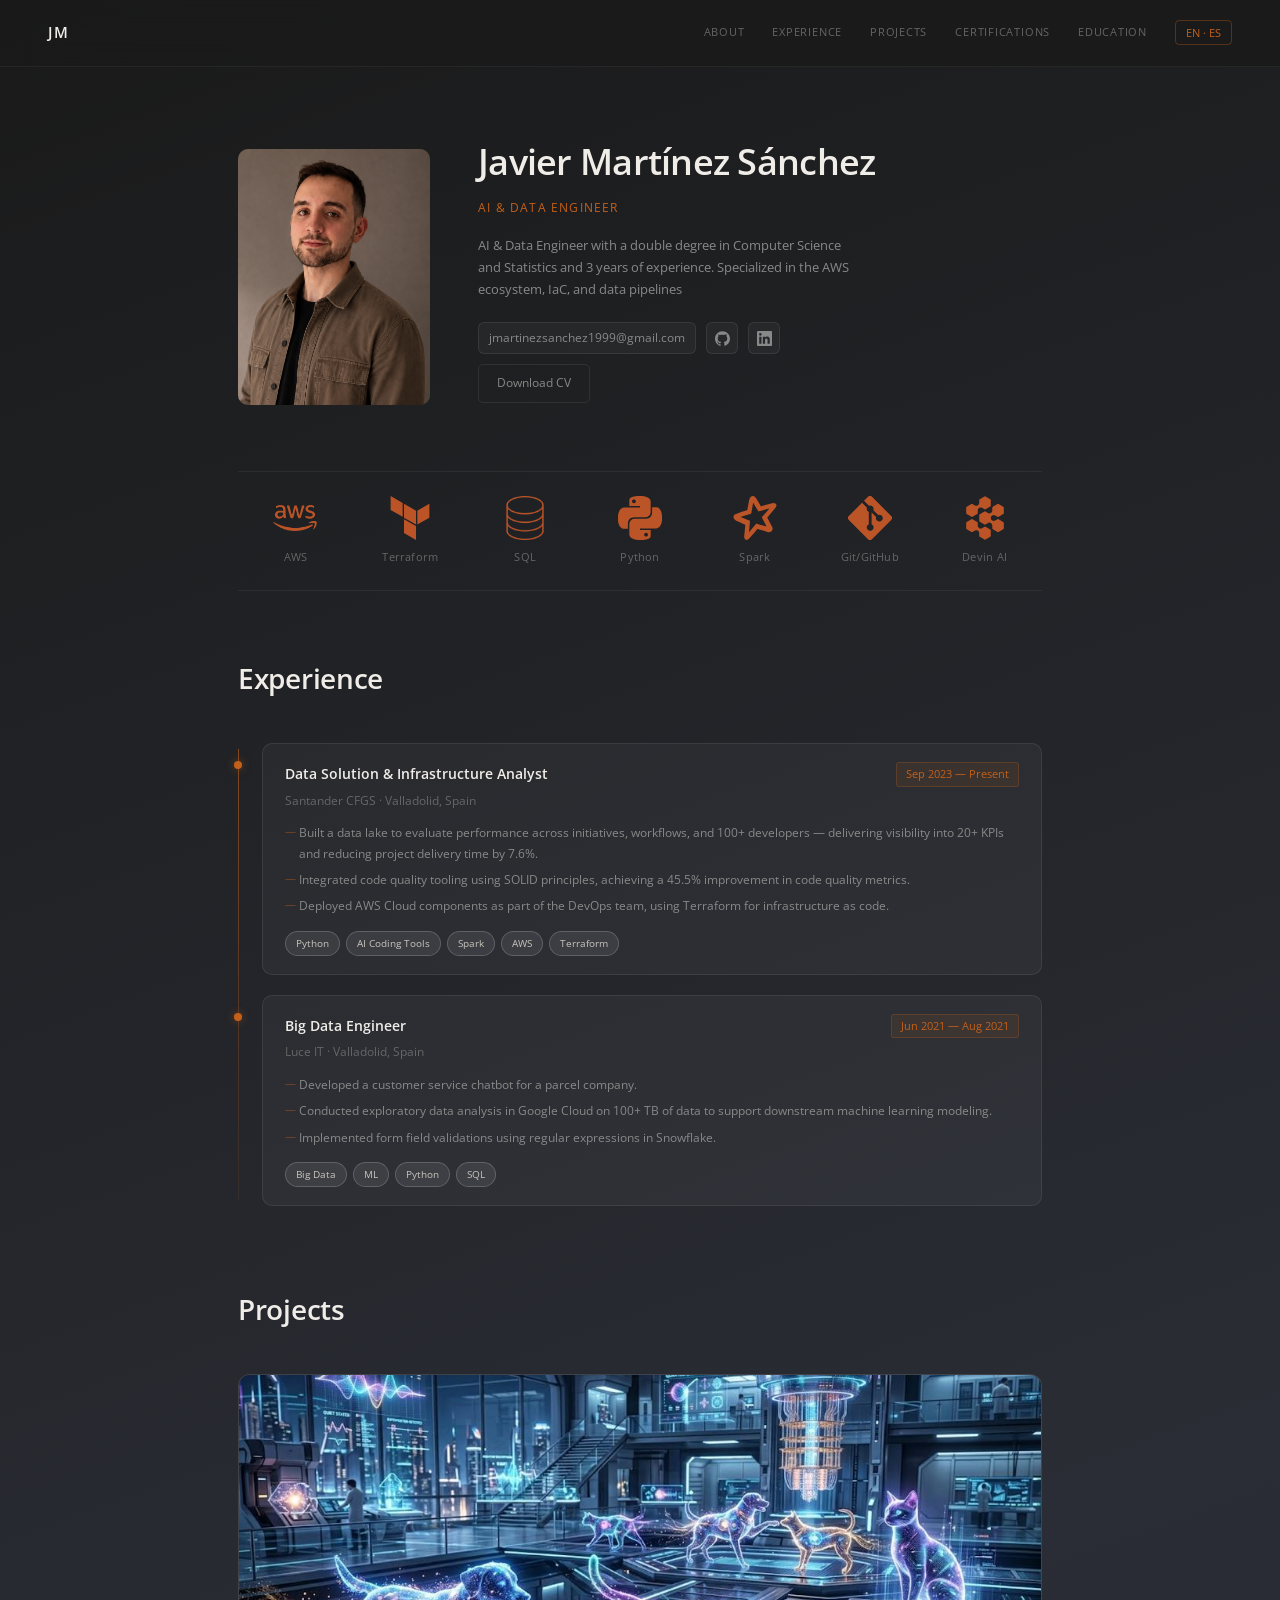
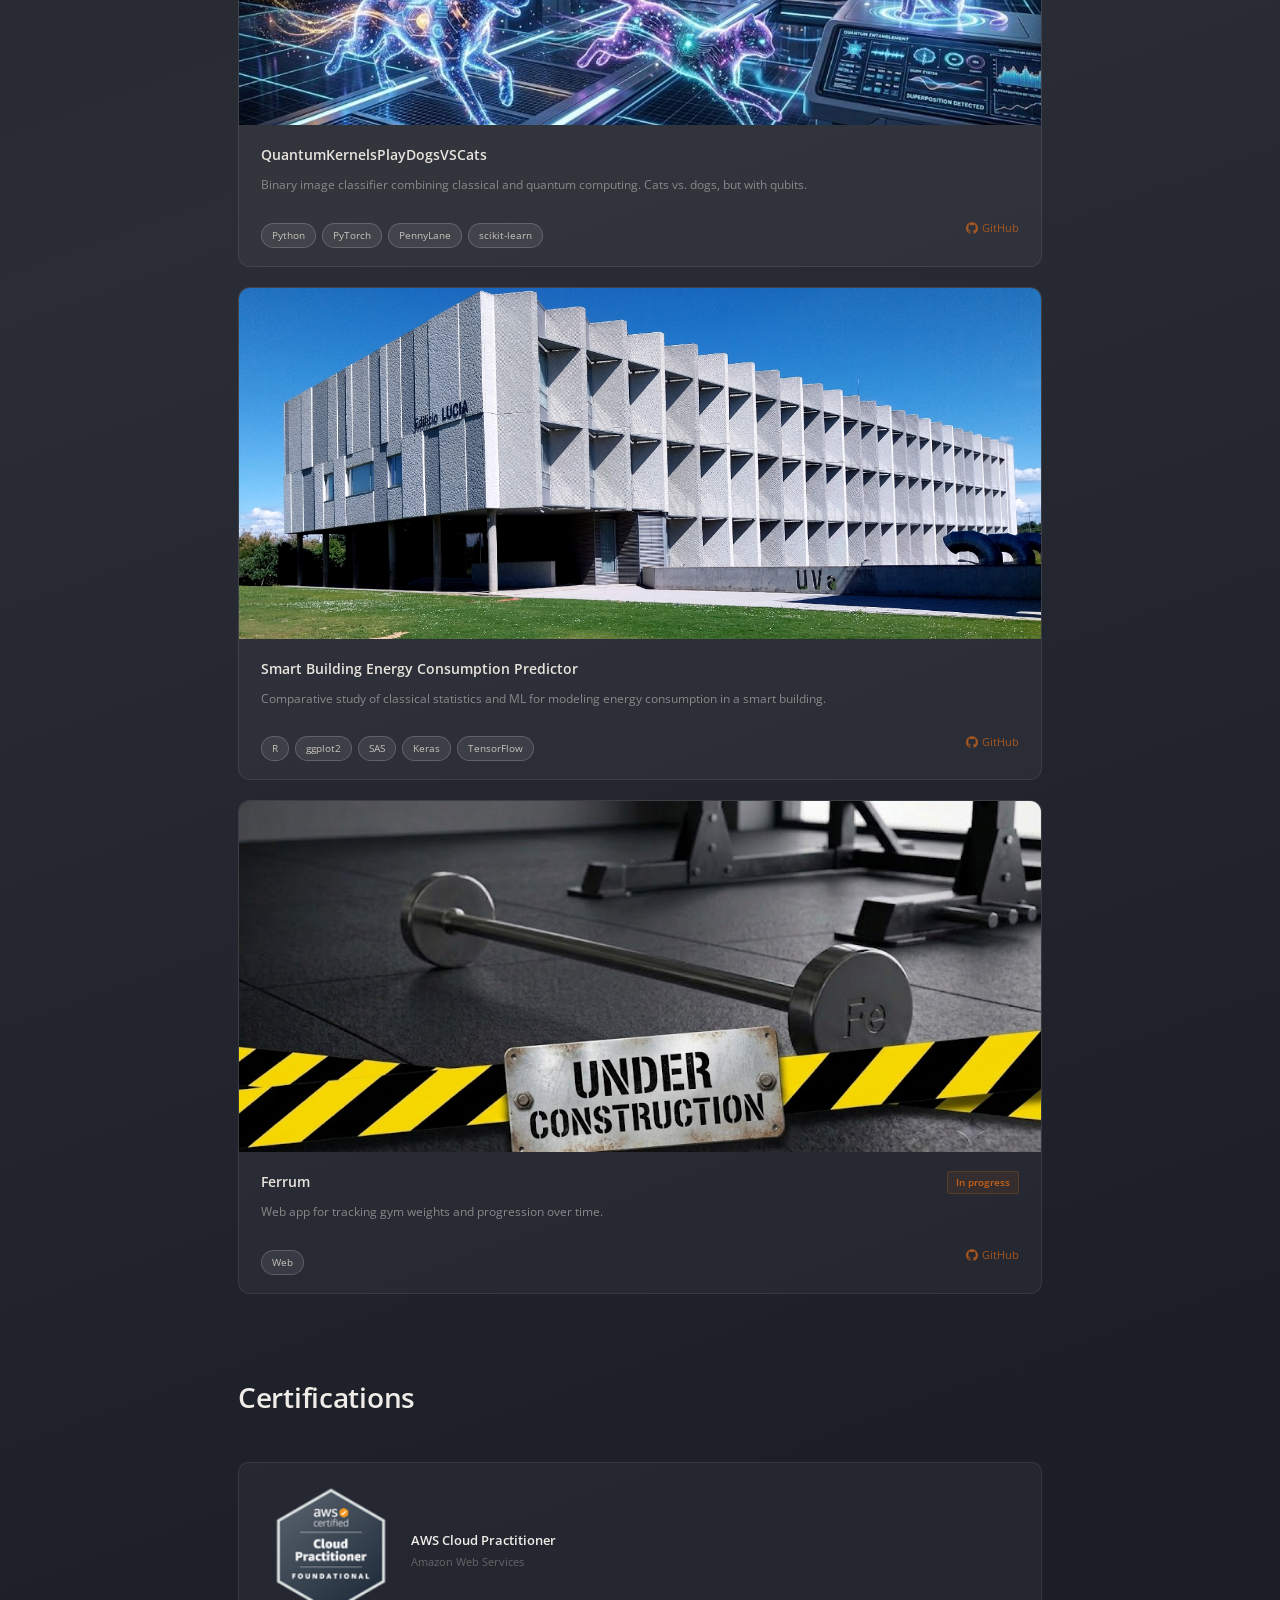
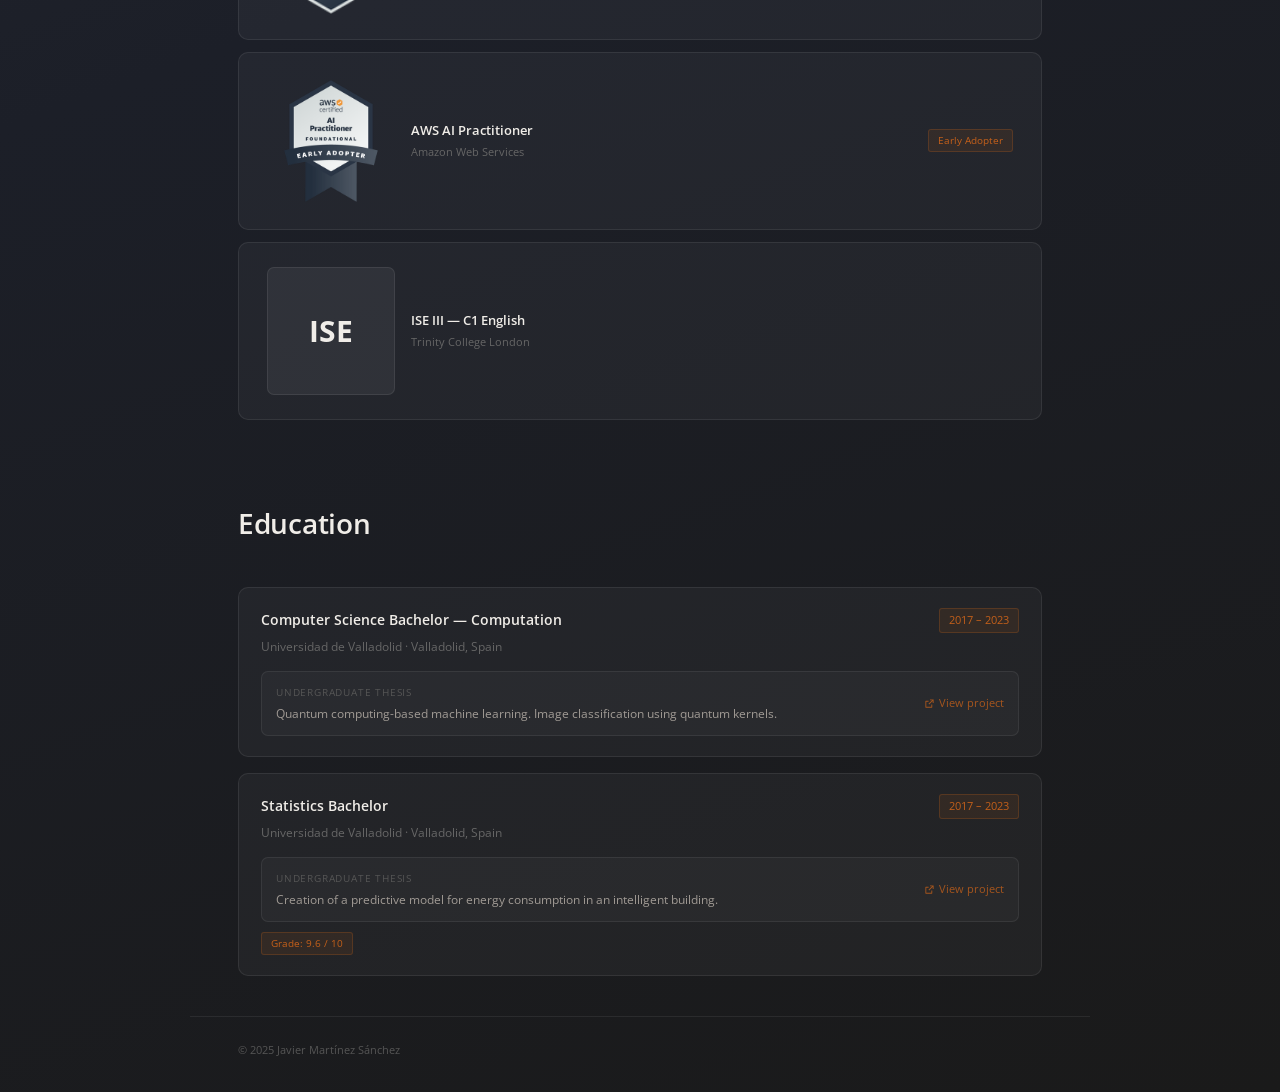
==== index.html @ 35b2731e "Remove ambient glow decorative elements" ====
<!DOCTYPE html>
<html lang="en">
<head>
  <meta charset="UTF-8" />
  <meta name="viewport" content="width=device-width, initial-scale=1.0" />
  <title>Javier Martínez Sánchez — AI &amp; Data Engineer</title>
  <link rel="preconnect" href="https://fonts.googleapis.com" />
  <link rel="preconnect" href="https://fonts.gstatic.com" crossorigin />
  <link href="https://fonts.googleapis.com/css2?family=Open+Sans:wght@300;400;500;600&display=swap" rel="stylesheet" />
  <link rel="stylesheet" href="css/styles.css" />
</head>
<body>

  <!-- ── NAV ─────────────────────────────────────────── -->
  <nav id="nav">
    <div class="nav-logo">JM</div>
    <div class="nav-links">
      <a class="nav-link" href="#about"    data-i18n="nav.about">About</a>
      <a class="nav-link" href="#experience" data-i18n="nav.experience">Experience</a>
      <a class="nav-link" href="#projects" data-i18n="nav.projects">Projects</a>
      <a class="nav-link" href="#certifications" data-i18n="nav.certifications">Certifications</a>
      <a class="nav-link" href="#education" data-i18n="nav.education">Education</a>
      <button class="nav-lang" id="langToggle" aria-label="Toggle language">EN · ES</button>
    </div>
  </nav>

  <main>

    <!-- ── HERO ────────────────────────────────────────── -->
    <section id="about" class="hero fade-in">
      <div class="hero-main">
        <div class="hero-photo">
          <img src="images/profile.png" alt="Javier Martinez Sanchez" />
        </div>
        <div class="hero-info">
          <h1 class="hero-name">Javier Martínez Sánchez</h1>
          <p class="hero-title" data-i18n="hero.title">AI &amp; Data Engineer</p>
          <p class="hero-desc" data-i18n="hero.desc">AI &amp; Data Engineer with a double degree in Computer Science and Statistics and 3 years of experience. Specialized in the AWS ecosystem, IaC, and data pipelines</p>
          <div class="hero-actions">
            <div class="hero-contact-row">
              <a class="hero-email" href="mailto:jmartinezsanchez1999@gmail.com">jmartinezsanchez1999@gmail.com</a>
              <div class="hero-socials">
            <a class="social-icon" href="https://github.com/javi0martinez" target="_blank" rel="noopener" aria-label="GitHub">
              <svg viewBox="0 0 24 24"><path d="M12 .297c-6.63 0-12 5.373-12 12 0 5.303 3.438 9.8 8.205 11.385.6.113.82-.258.82-.577 0-.285-.01-1.04-.015-2.04-3.338.724-4.042-1.61-4.042-1.61C4.422 18.07 3.633 17.7 3.633 17.7c-1.087-.744.084-.729.084-.729 1.205.084 1.838 1.236 1.838 1.236 1.07 1.835 2.809 1.305 3.495.998.108-.776.417-1.305.76-1.605-2.665-.3-5.466-1.332-5.466-5.93 0-1.31.465-2.38 1.235-3.22-.135-.303-.54-1.523.105-3.176 0 0 1.005-.322 3.3 1.23.96-.267 1.98-.399 3-.405 1.02.006 2.04.138 3 .405 2.28-1.552 3.285-1.23 3.285-1.23.645 1.653.24 2.873.12 3.176.765.84 1.23 1.91 1.23 3.22 0 4.61-2.805 5.625-5.475 5.92.42.36.81 1.096.81 2.22 0 1.606-.015 2.896-.015 3.286 0 .315.21.69.825.57C20.565 22.092 24 17.592 24 12.297c0-6.627-5.373-12-12-12"/></svg>
            </a>
            <a class="social-icon" href="https://linkedin.com/in/javier-martinez-sanchez0" target="_blank" rel="noopener" aria-label="LinkedIn">
              <svg viewBox="0 0 24 24"><path d="M20.447 20.452h-3.554v-5.569c0-1.328-.027-3.037-1.852-3.037-1.853 0-2.136 1.445-2.136 2.939v5.667H9.351V9h3.414v1.561h.046c.477-.9 1.637-1.85 3.37-1.85 3.601 0 4.267 2.37 4.267 5.455v6.286zM5.337 7.433a2.062 2.062 0 0 1-2.063-2.065 2.064 2.064 0 1 1 2.063 2.065zm1.782 13.019H3.555V9h3.564v11.452zM22.225 0H1.771C.792 0 0 .774 0 1.729v20.542C0 23.227.792 24 1.771 24h20.451C23.2 24 24 23.227 24 22.271V1.729C24 .774 23.2 0 22.222 0h.003z"/></svg>
            </a>
              </div>
            </div>
            <a class="btn-ghost" id="cvDownload" href="docs/Javier_Martinez_Resume.pdf" download data-i18n="hero.cta2">Download CV</a>
          </div>
        </div>
      </div>

      <!-- Tech stack -->
      <div class="hero-stack" aria-label="Tech stack">
        <!-- Python -->
        <div class="stack-item">
          <svg class="stack-icon" viewBox="0 0 24 24" aria-label="Python"><path d="M14.25.18l.9.2.73.26.59.3.45.32.34.34.25.34.16.33.1.3.04.26.02.2-.01.13V8.5l-.05.63-.13.55-.21.46-.26.38-.3.31-.33.25-.35.19-.35.14-.33.1-.3.07-.26.04-.21.02H8.77l-.69.05-.59.14-.5.22-.41.27-.33.32-.27.35-.2.36-.15.37-.1.35-.07.32-.04.27-.02.21v3.06H3.17l-.21-.03-.28-.07-.32-.12-.35-.18-.36-.26-.36-.36-.35-.46-.32-.59-.28-.73-.21-.88-.14-1.05-.05-1.23.06-1.22.16-1.04.24-.87.32-.71.36-.57.4-.44.42-.33.42-.24.4-.16.36-.1.32-.05.24-.01h.16l.06.01h8.16v-.83H6.18l-.01-2.75-.02-.37.05-.34.11-.31.17-.28.25-.26.31-.23.38-.2.44-.18.51-.15.58-.12.64-.1.71-.06.77-.04.84-.02 1.27.05 1.07.13zm-6.3 1.98l-.23.33-.08.41.08.41.23.34.33.22.41.09.41-.09.33-.22.23-.34.08-.41-.08-.41-.23-.33-.33-.22-.41-.09-.41.09-.33.22zM21.1 6.11l.28.06.32.12.35.18.36.27.36.35.35.47.32.59.28.73.21.88.14 1.04.05 1.23-.06 1.23-.16 1.04-.24.86-.32.71-.36.57-.4.45-.42.33-.42.24-.4.16-.36.09-.32.05-.24.02-.16-.01h-8.22v.82h5.84l.01 2.76.02.36-.05.34-.11.31-.17.29-.25.25-.31.24-.38.2-.44.17-.51.15-.58.13-.64.09-.71.07-.77.04-.84.01-1.27-.04-1.07-.14-.9-.2-.73-.25-.59-.3-.45-.33-.34-.34-.25-.34-.16-.33-.1-.3-.04-.25-.02-.2.01-.13v-5.34l.05-.64.13-.54.21-.46.26-.38.3-.31.33-.25.35-.19.35-.14.33-.1.3-.06.26-.04.21-.02.13-.01h5.84l.69-.05.59-.14.5-.21.41-.28.33-.32.27-.35.2-.36.15-.36.1-.35.07-.32.04-.28.02-.21V6.07l-.01-.13zM12.22 17.6l-.23.33-.08.41.08.41.23.33.33.23.41.08.41-.08.33-.23.23-.33.08-.41-.08-.41-.23-.33-.33-.22-.41-.09-.41.09-.33.22z"/></svg>
          <img class="stack-icon" src="images/icons/python.svg" alt="" aria-hidden="true" />
          <span class="stack-name">Python</span>
        </div>
        <!-- SQL -->
        <div class="stack-item">
          <svg class="stack-icon" viewBox="0 0 24 24" aria-label="SQL"><path d="M12 2C6.477 2 2 4.691 2 8v8c0 3.309 4.477 6 10 6s10-2.691 10-6V8c0-3.309-4.477-6-10-6zm0 2c4.962 0 8 2.238 8 4s-3.038 4-8 4-8-2.238-8-4 3.038-4 8-4zm8 12c0 1.762-3.038 4-8 4s-8-2.238-8-4v-2.268C5.575 15.108 8.638 16 12 16s6.425-.892 8-2.268V16zm0-5c0 1.762-3.038 4-8 4s-8-2.238-8-4v-2.268C5.575 10.108 8.638 11 12 11s6.425-.892 8-2.268V11z"/></svg>
            <img class="stack-icon" src="images/icons/SQL.png" alt="" aria-hidden="true" />
          <span class="stack-name">SQL</span>
        </div>
        <!-- AWS -->
        <div class="stack-item">
          <svg class="stack-icon" viewBox="0 0 24 24" aria-label="AWS"><path d="M6.763 10.036c0 .296.032.535.088.71.064.176.144.368.256.576.04.064.056.128.056.184 0 .08-.048.16-.152.24l-.504.336a.383.383 0 0 1-.208.072c-.08 0-.16-.04-.24-.112a2.47 2.47 0 0 1-.288-.376 6.18 6.18 0 0 1-.248-.472c-.624.736-1.408 1.104-2.352 1.104-.672 0-1.208-.192-1.6-.576-.392-.384-.592-.896-.592-1.536 0-.68.24-1.232.728-1.648.488-.416 1.136-.624 1.96-.624.272 0 .552.024.848.064.296.04.6.104.92.176v-.584c0-.608-.128-1.032-.376-1.28-.256-.248-.688-.368-1.304-.368-.28 0-.568.032-.864.104-.296.072-.584.16-.864.28a2.298 2.298 0 0 1-.28.104.488.488 0 0 1-.128.024c-.112 0-.168-.08-.168-.248v-.392c0-.128.016-.224.056-.28a.597.597 0 0 1 .224-.168c.28-.144.616-.264 1.008-.36A4.84 4.84 0 0 1 4.96 6.1c.96 0 1.664.216 2.12.648.448.432.68 1.088.68 1.968v2.32zm-3.24 1.208c.264 0 .536-.048.824-.144.288-.096.544-.272.76-.512.128-.152.224-.32.272-.512.048-.192.08-.424.08-.696v-.336a6.8 6.8 0 0 0-.736-.136 6.02 6.02 0 0 0-.752-.048c-.536 0-.928.104-1.192.32-.264.216-.392.52-.392.912 0 .368.096.648.296.832.192.192.472.32.84.32zm6.44.88c-.144 0-.24-.024-.304-.08-.064-.048-.12-.16-.168-.312L7.58 6.732a1.41 1.41 0 0 1-.072-.32c0-.128.064-.2.192-.2h.784c.152 0 .256.024.312.08.064.048.112.16.16.312l1.416 5.576 1.312-5.576c.04-.16.088-.264.152-.312a.533.533 0 0 1 .32-.08h.64c.152 0 .256.024.32.08.064.048.12.16.152.312l1.328 5.648 1.464-5.648c.048-.16.104-.264.16-.312a.533.533 0 0 1 .312-.08h.744c.128 0 .2.064.2.2 0 .04-.008.08-.016.128a1.137 1.137 0 0 1-.056.2l-2.064 5.96c-.048.16-.104.264-.168.312-.064.04-.168.08-.304.08h-.688c-.152 0-.256-.024-.32-.08-.064-.056-.12-.16-.152-.32L12.2 7.864l-1.3 5.864c-.04.16-.088.264-.152.32-.064.056-.176.08-.32.08h-.664z"/></svg>
          <img class="stack-icon" src="images/icons/Amazon_Web_Services_Logo.svg.webp" alt="" aria-hidden="true" />
          <span class="stack-name">AWS</span>
        </div>
        <!-- Apache Spark -->
        <div class="stack-item">
          <svg class="stack-icon" viewBox="0 0 24 24" aria-label="Apache Spark"><path d="M12 0C5.373 0 0 5.373 0 12s5.373 12 12 12 12-5.373 12-12S18.627 0 12 0zm-.54 4.688c.245-.007.492.06.71.21l1.944 1.31a1.44 1.44 0 0 1 .625 1.196v2.62a1.44 1.44 0 0 1-.625 1.196l-1.944 1.31a1.44 1.44 0 0 1-1.422 0l-1.944-1.31A1.44 1.44 0 0 1 8.18 9.824V7.204a1.44 1.44 0 0 1 .625-1.196l1.944-1.31a1.44 1.44 0 0 1 .712-.21zm5.04 5.76c.245-.007.492.06.71.21l1.944 1.31a1.44 1.44 0 0 1 .625 1.196v2.62a1.44 1.44 0 0 1-.625 1.196l-1.944 1.31a1.44 1.44 0 0 1-1.422 0l-1.944-1.31a1.44 1.44 0 0 1-.625-1.196v-2.62a1.44 1.44 0 0 1 .625-1.196l1.944-1.31a1.44 1.44 0 0 1 .712-.21zm-10.08 0c.245-.007.492.06.71.21l1.944 1.31a1.44 1.44 0 0 1 .625 1.196v2.62a1.44 1.44 0 0 1-.625 1.196l-1.944 1.31a1.44 1.44 0 0 1-1.422 0l-1.944-1.31A1.44 1.44 0 0 1 5.1 15.784v-2.62a1.44 1.44 0 0 1 .625-1.196l1.944-1.31a1.44 1.44 0 0 1 .751-.21z"/></svg>
          <img class="stack-icon" src="images/icons/apachespark.svg" alt="" aria-hidden="true" />
          <span class="stack-name">Spark</span>
        </div>
        <!-- Terraform -->
        <div class="stack-item">
          <svg class="stack-icon" viewBox="0 0 24 24" aria-label="Terraform"><path d="M12.006 0L6.003 3.467v6.933l6.003-3.467V0zM18.01 3.467L12.006 6.93v6.934l6.003-3.467V3.467zM6.003 10.4L0 13.867v6.933l6.003-3.466V10.4zm12.006 3.467L12.006 17.33v6.934L18.01 20.8v-6.933z"/></svg>
          <img class="stack-icon" src="images/icons/terraform.svg" alt="" aria-hidden="true" />
          <span class="stack-name">Terraform</span>
        </div>
        <!-- Git -->
        <div class="stack-item">
          <svg class="stack-icon" viewBox="0 0 24 24" aria-label="Git"><path d="M23.546 10.93L13.067.452a1.55 1.55 0 0 0-2.188 0L8.708 2.627l2.76 2.76a1.838 1.838 0 0 1 2.327 2.341l2.658 2.66a1.838 1.838 0 0 1 1.9 3.039 1.837 1.837 0 0 1-2.6 0 1.846 1.846 0 0 1-.404-1.996L12.86 8.955v6.525c.176.086.342.203.488.348a1.848 1.848 0 0 1 0 2.6 1.844 1.844 0 0 1-2.609 0 1.848 1.848 0 0 1 0-2.6c.182-.18.387-.316.605-.406V8.835a1.834 1.834 0 0 1-.998-2.409L7.6 3.715 .45 10.897a1.55 1.55 0 0 0 0 2.187l10.484 10.479a1.55 1.55 0 0 0 2.187 0l10.422-10.431a1.55 1.55 0 0 0 .003-2.202z"/></svg>
          <img class="stack-icon" src="images/icons/git.svg" alt="" aria-hidden="true" />
          <span class="stack-name">Git/GitHub</span>
        </div>
        <!-- Devin / AI -->
        <div class="stack-item">
          <svg class="stack-icon" viewBox="0 0 24 24" aria-label="Devin AI"><rect x="3" y="3" width="18" height="18" rx="3" stroke="currentColor" stroke-width="1.5" fill="none"/><text x="12" y="16" text-anchor="middle" font-size="7" fill="currentColor" font-family="Open Sans,sans-serif">AI</text></svg>
          <img class="stack-icon" src="images/icons/devin.svg" alt="" aria-hidden="true" />
          <span class="stack-name">Devin AI</span>
        </div>
      </div>
    </section>

    <!-- ── EXPERIENCE ────────────────────────────────── -->
    <section id="experience" class="fade-in">
      <h2 class="section-title" data-i18n="exp.title">Experience</h2>
      <div class="timeline">

        <div class="tl-entry">
          <div class="tl-dot"></div>
          <div class="glass-card">
            <div class="card-header">
              <span class="card-role" data-i18n="exp.job1.role">Data Solution &amp; Infrastructure Analyst</span>
              <span class="card-date" data-i18n="exp.job1.date">Sep 2023 — Present</span>
            </div>
            <p class="card-company" data-i18n="exp.job1.company">Santander CFGS · Valladolid, Spain</p>
            <ul class="card-bullets">
              <li class="card-bullet" data-i18n="exp.job1.b1">Built a data lake to evaluate performance across initiatives, workflows, and 100+ developers — delivering visibility into 20+ KPIs and reducing project delivery time by 7.6%.</li>
              <li class="card-bullet" data-i18n="exp.job1.b2">Integrated code quality tooling using SOLID principles, achieving a 45.5% improvement in code quality metrics.</li>
              <li class="card-bullet" data-i18n="exp.job1.b3">Deployed AWS Cloud components as part of the DevOps team, using Terraform for infrastructure as code.</li>
            </ul>
            <div class="card-tags">
              <span class="tag">Python</span><span class="tag">AI Coding Tools</span><span class="tag">Spark</span><span class="tag">AWS</span><span class="tag">Terraform</span>
            </div>
          </div>
        </div>

        <div class="tl-entry">
          <div class="tl-dot"></div>
          <div class="glass-card">
            <div class="card-header">
              <span class="card-role" data-i18n="exp.job2.role">Big Data Engineer</span>
              <span class="card-date" data-i18n="exp.job2.date">Jun 2021 — Aug 2021</span>
            </div>
            <p class="card-company" data-i18n="exp.job2.company">Luce IT · Valladolid, Spain</p>
            <ul class="card-bullets">
              <li class="card-bullet" data-i18n="exp.job2.b1">Developed a customer service chatbot for a parcel company.</li>
              <li class="card-bullet" data-i18n="exp.job2.b2">Conducted exploratory data analysis in Google Cloud on 100+ TB of data to support downstream machine learning modeling.</li>
              <li class="card-bullet" data-i18n="exp.job2.b3">Implemented form field validations using regular expressions in Snowflake.</li>
            </ul>
            <div class="card-tags">
              <span class="tag">Big Data</span><span class="tag">ML</span><span class="tag">Python</span><span class="tag">SQL</span>
            </div>
          </div>
        </div>

      </div>
    </section>

    <!-- ── PROJECTS ──────────────────────────────────── -->
    <section id="projects" class="fade-in">
      <h2 class="section-title" data-i18n="proj.title">Projects</h2>
      <div class="proj-cards">

        <article class="proj-card">
          <div class="proj-img proj-bg-quantum">
            <img src="images/banners/QuantmKernelsPlayDogsVSCats_banner.jpeg" alt="QuantumKernelsPlayDogsVSCats project banner" />
          </div>
          <div class="proj-body">
            <p class="proj-title">QuantumKernelsPlayDogsVSCats</p>
            <p class="proj-desc" data-i18n="proj.p1.desc">Binary image classifier combining classical and quantum computing. Cats vs. dogs, but with qubits.</p>
            <div class="proj-footer">
              <div class="card-tags"><span class="tag">Python</span><span class="tag">PyTorch</span><span class="tag">PennyLane</span><span class="tag">scikit-learn</span></div>
              <a class="proj-link" href="https://github.com/javi0martinez/QuantumKernelsPlayDogsVSCats" target="_blank" rel="noopener">
                <svg viewBox="0 0 24 24"><path d="M12 .297c-6.63 0-12 5.373-12 12 0 5.303 3.438 9.8 8.205 11.385.6.113.82-.258.82-.577 0-.285-.01-1.04-.015-2.04-3.338.724-4.042-1.61-4.042-1.61C4.422 18.07 3.633 17.7 3.633 17.7c-1.087-.744.084-.729.084-.729 1.205.084 1.838 1.236 1.838 1.236 1.07 1.835 2.809 1.305 3.495.998.108-.776.417-1.305.76-1.605-2.665-.3-5.466-1.332-5.466-5.93 0-1.31.465-2.38 1.235-3.22-.135-.303-.54-1.523.105-3.176 0 0 1.005-.322 3.3 1.23.96-.267 1.98-.399 3-.405 1.02.006 2.04.138 3 .405 2.28-1.552 3.285-1.23 3.285-1.23.645 1.653.24 2.873.12 3.176.765.84 1.23 1.91 1.23 3.22 0 4.61-2.805 5.625-5.475 5.92.42.36.81 1.096.81 2.22 0 1.606-.015 2.896-.015 3.286 0 .315.21.69.825.57C20.565 22.092 24 17.592 24 12.297c0-6.627-5.373-12-12-12"/></svg>
                GitHub
              </a>
            </div>
          </div>
        </article>

        <article class="proj-card">
          <div class="proj-img proj-bg-smart">
            <img src="images/banners/Edificio_LUCIA_banner.jpg" alt="Smart Building Energy Consumption Predictor project banner" />
          </div>
          <div class="proj-body">
            <p class="proj-title">Smart Building Energy Consumption Predictor</p>
            <p class="proj-desc" data-i18n="proj.p2.desc">Comparative study of classical statistics and ML for modeling energy consumption in a smart building.</p>
            <div class="proj-footer">
              <div class="card-tags"><span class="tag">R</span><span class="tag">ggplot2</span><span class="tag">SAS</span><span class="tag">Keras</span><span class="tag">TensorFlow</span></div>
              <a class="proj-link" href="https://github.com/javi0martinez/Smart-building-energy-consumption-predictor" target="_blank" rel="noopener">
                <svg viewBox="0 0 24 24"><path d="M12 .297c-6.63 0-12 5.373-12 12 0 5.303 3.438 9.8 8.205 11.385.6.113.82-.258.82-.577 0-.285-.01-1.04-.015-2.04-3.338.724-4.042-1.61-4.042-1.61C4.422 18.07 3.633 17.7 3.633 17.7c-1.087-.744.084-.729.084-.729 1.205.084 1.838 1.236 1.838 1.236 1.07 1.835 2.809 1.305 3.495.998.108-.776.417-1.305.76-1.605-2.665-.3-5.466-1.332-5.466-5.93 0-1.31.465-2.38 1.235-3.22-.135-.303-.54-1.523.105-3.176 0 0 1.005-.322 3.3 1.23.96-.267 1.98-.399 3-.405 1.02.006 2.04.138 3 .405 2.28-1.552 3.285-1.23 3.285-1.23.645 1.653.24 2.873.12 3.176.765.84 1.23 1.91 1.23 3.22 0 4.61-2.805 5.625-5.475 5.92.42.36.81 1.096.81 2.22 0 1.606-.015 2.896-.015 3.286 0 .315.21.69.825.57C20.565 22.092 24 17.592 24 12.297c0-6.627-5.373-12-12-12"/></svg>
                GitHub
              </a>
            </div>
          </div>
        </article>

        <article class="proj-card">
          <div class="proj-img proj-bg-ferrum">
            <img src="images/banners/Ferrum_under_construction_banner.png" alt="Ferrum project under construction banner" />
          </div>
          <div class="proj-body">
            <p class="proj-title">Ferrum <span class="proj-wip" data-i18n="proj.wip">In progress</span></p>
            <p class="proj-desc" data-i18n="proj.p3.desc">Web app for tracking gym weights and progression over time.</p>
            <div class="proj-footer">
              <div class="card-tags"><span class="tag">Web</span></div>
              <a class="proj-link" href="https://github.com/javi0martinez" target="_blank" rel="noopener">
                <svg viewBox="0 0 24 24"><path d="M12 .297c-6.63 0-12 5.373-12 12 0 5.303 3.438 9.8 8.205 11.385.6.113.82-.258.82-.577 0-.285-.01-1.04-.015-2.04-3.338.724-4.042-1.61-4.042-1.61C4.422 18.07 3.633 17.7 3.633 17.7c-1.087-.744.084-.729.084-.729 1.205.084 1.838 1.236 1.838 1.236 1.07 1.835 2.809 1.305 3.495.998.108-.776.417-1.305.76-1.605-2.665-.3-5.466-1.332-5.466-5.93 0-1.31.465-2.38 1.235-3.22-.135-.303-.54-1.523.105-3.176 0 0 1.005-.322 3.3 1.23.96-.267 1.98-.399 3-.405 1.02.006 2.04.138 3 .405 2.28-1.552 3.285-1.23 3.285-1.23.645 1.653.24 2.873.12 3.176.765.84 1.23 1.91 1.23 3.22 0 4.61-2.805 5.625-5.475 5.92.42.36.81 1.096.81 2.22 0 1.606-.015 2.896-.015 3.286 0 .315.21.69.825.57C20.565 22.092 24 17.592 24 12.297c0-6.627-5.373-12-12-12"/></svg>
                GitHub
              </a>
            </div>
          </div>
        </article>

      </div>
    </section>

    <!-- ── CERTIFICATIONS ────────────────────────────── -->
    <section id="certifications" class="fade-in">
      <h2 class="section-title" data-i18n="cert.title">Certifications</h2>
      <div class="cert-cards">

        <a class="cert-card cert-card--featured" href="https://www.credly.com/earner/earned/badge/7e3fd683-af2b-4093-980b-3d5ff11c2d91" target="_blank" rel="noopener">
          <div class="cert-logo cert-logo--aws">
            <img src="images/badges/AWS_Certified_Cloud_Practitioner.png" alt="AWS Certified Cloud Practitioner badge" />
          </div>
          <div class="cert-info">
            <p class="cert-title" data-i18n="cert.c1.title">AWS Cloud Practitioner</p>
            <p class="cert-issuer">Amazon Web Services</p>
          </div>
        </a>

        <a class="cert-card cert-card--featured" href="https://www.credly.com/earner/earned/badge/256a6ff5-1bcd-4ed5-9c72-ceb0d919c982" target="_blank" rel="noopener">
          <div class="cert-logo cert-logo--aws">
            <img src="images/badges/AWS_Certified_AI_Practitioner.png" alt="AWS Certified AI Practitioner badge" />
          </div>
          <div class="cert-info">
            <p class="cert-title" data-i18n="cert.c2.title">AWS AI Practitioner</p>
            <p class="cert-issuer">Amazon Web Services</p>
          </div>
          <span class="cert-badge cert-badge--accent" data-i18n="cert.c2.badge">Early Adopter</span>
        </a>

        <div class="cert-card cert-card--featured">
          <div class="cert-logo cert-logo--text">ISE</div>
          <div class="cert-info">
            <p class="cert-title" data-i18n="cert.c3.title">ISE III — C1 English</p>
            <p class="cert-issuer">Trinity College London</p>
          </div>
        </div>

      </div>
    </section>

    <!-- ── EDUCATION ─────────────────────────────────── -->
    <section id="education" class="fade-in">
      <h2 class="section-title" data-i18n="edu.title">Education</h2>
      <div class="edu-cards">

        <div class="edu-card">
          <div class="edu-header">
            <span class="edu-degree" data-i18n="edu.d1.degree">Computer Science Bachelor — Computation</span>
            <span class="card-date">2017 – 2023</span>
          </div>
          <p class="edu-uni" data-i18n="edu.d1.uni">Universidad de Valladolid · Valladolid, Spain</p>
          <div class="edu-thesis">
            <div>
              <p class="edu-thesis-label" data-i18n="edu.thesis.label">Undergraduate Thesis</p>
              <p class="edu-thesis-title" data-i18n="edu.d1.thesis">Quantum computing-based machine learning. Image classification using quantum kernels.</p>
            </div>
            <a class="edu-thesis-link" href="https://uvadoc.uva.es/handle/10324/63011" target="_blank" rel="noopener">
              <svg viewBox="0 0 24 24"><path d="M10 6v2H5v11h11v-5h2v6a1 1 0 0 1-1 1H4a1 1 0 0 1-1-1V7a1 1 0 0 1 1-1h6zm11-3v8h-2V6.413l-7.793 7.794-1.414-1.414L17.585 5H13V3h8z"/></svg>
              <span data-i18n="edu.thesis.link">View project</span>
            </a>
          </div>
        </div>

        <div class="edu-card">
          <div class="edu-header">
            <span class="edu-degree" data-i18n="edu.d2.degree">Statistics Bachelor</span>
            <span class="card-date">2017 – 2023</span>
          </div>
          <p class="edu-uni" data-i18n="edu.d2.uni">Universidad de Valladolid · Valladolid, Spain</p>
          <div class="edu-thesis">
            <div>
              <p class="edu-thesis-label" data-i18n="edu.thesis.label">Undergraduate Thesis</p>
              <p class="edu-thesis-title" data-i18n="edu.d2.thesis">Creation of a predictive model for energy consumption in an intelligent building.</p>
            </div>
            <a class="edu-thesis-link" href="https://uvadoc.uva.es/handle/10324/63284" target="_blank" rel="noopener">
              <svg viewBox="0 0 24 24"><path d="M10 6v2H5v11h11v-5h2v6a1 1 0 0 1-1 1H4a1 1 0 0 1-1-1V7a1 1 0 0 1 1-1h6zm11-3v8h-2V6.413l-7.793 7.794-1.414-1.414L17.585 5H13V3h8z"/></svg>
              <span data-i18n="edu.thesis.link">View project</span>
            </a>
          </div>
          <span class="edu-grade" data-i18n="edu.d2.grade">Grade: 9.6 / 10</span>
        </div>

      </div>
    </section>

  </main>

  <!-- ── FOOTER ───────────────────────────────────────── -->
  <footer>
    <p class="footer-copy">© 2025 Javier Martínez Sánchez</p>
  </footer>

  <script src="js/main.js"></script>
</body>
</html>
---- css/styles.css ----
/* ─── Reset & base ──────────────────────────────────────── */
*, *::before, *::after { box-sizing: border-box; margin: 0; padding: 0; }

:root {
  --bg:         #1a1a1a;
  --bg-end:     #2a2d35;
  --accent:     #c4601a;
  --accent-dim: rgba(196, 96, 26, 0.15);
  --accent-bdr: rgba(196, 96, 26, 0.35);
  --text-1:     #f0ede8;
  --text-2:     #888;
  --text-3:     #666;
  --muted:      #555;
  --glass-bg:   rgba(255, 255, 255, 0.04);
  --glass-bdr:  rgba(255, 255, 255, 0.08);
  --radius:     10px;
}

html { scroll-behavior: smooth; }

body {
  font-family: 'Open Sans', system-ui, sans-serif;
  font-size: 13px;
  line-height: 1.7;
  color: var(--text-2);
  background: linear-gradient(160deg, var(--bg) 0%, var(--bg-end) 40%, #1c1f28 70%, var(--bg) 100%);
  min-height: 100vh;
  overflow-x: hidden;
}

/* ─── Nav ───────────────────────────────────────────────── */
#nav {
  display: flex;
  justify-content: space-between;
  align-items: center;
  padding: 20px 48px;
  position: sticky;
  top: 0;
  background: rgba(26, 26, 26, 0.85);
  backdrop-filter: blur(12px);
  -webkit-backdrop-filter: blur(12px);
  border-bottom: 0.5px solid rgba(255, 255, 255, 0.05);
  z-index: 100;
}
.nav-logo {
  font-size: 15px;
  font-weight: 600;
  color: var(--text-1);
  letter-spacing: .04em;
}
.nav-links {
  display: flex;
  gap: 28px;
  align-items: center;
}
.nav-link {
  font-size: 11px;
  color: var(--text-3);
  letter-spacing: .07em;
  text-transform: uppercase;
  text-decoration: none;
  transition: color .2s;
}
.nav-link:hover { color: var(--accent); }
.nav-lang {
  font-size: 11px;
  font-family: inherit;
  color: var(--accent);
  background: transparent;
  border: 0.5px solid var(--accent-bdr);
  padding: 4px 10px;
  border-radius: 4px;
  cursor: pointer;
  transition: background .2s;
}
.nav-lang:hover { background: var(--accent-dim); }

/* ─── Sections ──────────────────────────────────────────── */
main { position: relative; z-index: 1; }
section {
  padding: 40px 48px;
  max-width: 900px;
  margin: 0 auto;
  scroll-margin-top: 72px;
}
.section-label {
  font-size: 10px;
  color: var(--accent);
  letter-spacing: .12em;
  text-transform: uppercase;
  margin-bottom: 8px;
}
.section-title {
  font-size: 28px;
  font-weight: 600;
  color: var(--text-1);
  margin-bottom: 40px;
  letter-spacing: -.01em;
}

/* ─── Fade-in (Intersection Observer) ──────────────────── */
.fade-in {
  opacity: 0;
  transform: translateY(24px);
  transition: opacity .6s ease, transform .6s ease;
}
.fade-in.visible {
  opacity: 1;
  transform: none;
}

/* ─── Hero ──────────────────────────────────────────────── */
.hero {
  padding: 64px 48px 24px;
  max-width: 900px;
  margin: 0 auto;
  display: flex;
  flex-direction: column;
  gap: 48px;
}
.hero-main {
  display: flex;
  align-items: center;
  gap: 48px;
}
.hero-photo {
  width: 192px;
  height: 256px;
  border-radius: 10px;
  background: linear-gradient(135deg, #2e2e2e, #3a3a3a);
  border: 0px solid var(--accent-bdr);
  display: flex;
  align-items: center;
  justify-content: center;
  flex-shrink: 0;
}
.hero-photo svg {
  width: 40px;
  height: 40px;
  fill: rgba(196, 96, 26, .35);
}
.hero-photo img {
  width: 100%;
  height: 100%;
  border-radius: inherit;
  object-fit: cover;
}
.hero-name {
  font-size: 36px;
  font-weight: 600;
  color: var(--text-1);
  margin-bottom: 6px;
  letter-spacing: -.02em;
}
.hero-title {
  font-size: 12px;
  color: var(--accent);
  text-transform: uppercase;
  letter-spacing: .1em;
  margin-bottom: 16px;
}
.hero-desc {
  font-size: 13px;
  color: var(--text-2);
  max-width: 380px;
  margin-bottom: 22px;
}
.hero-actions {
  display: flex;
  flex-direction: column;
  align-items: flex-start;
  gap: 10px;
  margin-bottom: 20px;
}
.hero-contact-row {
  display: flex;
  flex-wrap: wrap;
  align-items: center;
  gap: 10px;
}
.btn-primary {
  font-size: 12px;
  font-family: inherit;
  background: var(--accent-dim);
  color: #d4722a;
  border: 0.5px solid var(--accent-bdr);
  padding: 8px 18px;
  border-radius: 5px;
  cursor: pointer;
  text-decoration: none;
  display: inline-block;
  transition: background .2s, border-color .2s;
}
.btn-primary:hover { background: rgba(196, 96, 26, .25); }
.btn-ghost {
  font-size: 12px;
  font-family: inherit;
  background: transparent;
  color: var(--text-2);
  border: 0.5px solid var(--glass-bdr);
  padding: 8px 18px;
  border-radius: 5px;
  cursor: pointer;
  text-decoration: none;
  display: inline-block;
  transition: border-color .2s, color .2s;
}
.btn-ghost:hover { color: var(--text-1); border-color: rgba(255,255,255,.2); }
.hero-socials {
  display: flex;
  gap: 10px;
}
.hero-email {
  display: inline-flex;
  align-items: center;
  min-height: 32px;
  box-sizing: border-box;
  font-size: 12px;
  color: var(--text-2);
  background: rgba(255,255,255,.04);
  border: 0.5px solid var(--glass-bdr);
  border-radius: 6px;
  padding: 0 10px;
  text-decoration: none;
  user-select: text;
  transition: border-color .2s, background .2s, color .2s;
}
.hero-email:hover { color: var(--accent); border-color: var(--accent-bdr); background: var(--accent-dim); }
.social-icon {
  width: 32px;
  height: 32px;
  border-radius: 6px;
  background: rgba(255,255,255,.04);
  border: 0.5px solid var(--glass-bdr);
  display: flex;
  align-items: center;
  justify-content: center;
  transition: border-color .2s, background .2s;
}
.social-icon:hover { border-color: var(--accent-bdr); background: var(--accent-dim); }
.social-icon svg {
  width: 15px;
  height: 15px;
  fill: var(--text-2);
  transition: fill .2s;
}
.social-icon:hover svg { fill: var(--accent); }

/* Stack row */
.hero-stack {
  display: flex;
  justify-content: space-between;
  align-items: center;
  padding: 24px 0;
  border-top: 0.5px solid rgba(255,255,255,.06);
  border-bottom: 0.5px solid rgba(255,255,255,.06);
}
.stack-item {
  display: flex;
  flex-direction: column;
  align-items: center;
  gap: 8px;
  flex: 1;
}
.stack-icon {
  width: 44px;
  height: 44px;
  fill: var(--accent);
  color: var(--accent);
  opacity: .85;
  transition: opacity .2s;
}
.stack-item:hover .stack-icon { opacity: 1; }
.stack-item > svg.stack-icon { display: none; }
.stack-item > img.stack-icon {
  filter: brightness(0) saturate(100%) invert(42%) sepia(83%) saturate(1047%) hue-rotate(345deg) brightness(88%) contrast(90%);
  object-fit: contain;
}
.stack-item:nth-child(1) { order: 4; }
.stack-item:nth-child(2) { order: 3; }
.stack-item:nth-child(3) { order: 1; }
.stack-item:nth-child(4) { order: 5; }
.stack-item:nth-child(5) { order: 2; }
.stack-item:nth-child(6) { order: 6; }
.stack-item:nth-child(7) { order: 7; }
.stack-name {
  font-size: 11px;
  color: var(--text-3);
  letter-spacing: .02em;
}

/* ─── Glass card ────────────────────────────────────────── */
.glass-card {
  background: var(--glass-bg);
  border: 0.5px solid var(--glass-bdr);
  border-radius: var(--radius);
  padding: 18px 22px;
  transition: border-color .2s;
}
.glass-card:hover { border-color: rgba(196,96,26,.3); }

/* ─── Timeline ──────────────────────────────────────────── */
.timeline {
  position: relative;
  padding-left: 24px;
  display: flex;
  flex-direction: column;
  gap: 20px;
}
.timeline::before {
  content: '';
  position: absolute;
  left: 0;
  top: 6px;
  bottom: 6px;
  width: 1px;
  background: linear-gradient(to bottom, rgba(196,96,26,.6), rgba(196,96,26,.1));
}
.tl-entry { position: relative; }
.tl-dot {
  position: absolute;
  left: -28px;
  top: 18px;
  width: 8px;
  height: 8px;
  border-radius: 50%;
  background: var(--accent);
  box-shadow: 0 0 8px rgba(196,96,26,.5);
}

/* Card internals */
.card-header {
  display: flex;
  justify-content: space-between;
  align-items: flex-start;
  gap: 12px;
  margin-bottom: 4px;
}
.card-role {
  font-size: 14px;
  font-weight: 600;
  color: var(--text-1);
}
.card-date {
  font-size: 11px;
  color: var(--accent);
  background: rgba(196,96,26,.1);
  border: 0.5px solid rgba(196,96,26,.25);
  padding: 2px 9px;
  border-radius: 3px;
  white-space: nowrap;
  flex-shrink: 0;
}
.card-company {
  font-size: 12px;
  color: var(--text-3);
  margin-bottom: 12px;
}
.card-bullets {
  list-style: none;
  display: flex;
  flex-direction: column;
  gap: 6px;
}
.card-bullet {
  font-size: 12px;
  color: var(--text-2);
  padding-left: 14px;
  position: relative;
}
.card-bullet::before {
  content: '—';
  position: absolute;
  left: 0;
  color: rgba(196,96,26,.5);
  font-size: 11px;
}
.card-tags {
  display: flex;
  flex-wrap: wrap;
  gap: 6px;
  margin-top: 14px;
}
.tag {
  font-size: 10px;
  color: #c8c3bc;
  background: rgba(255,255,255,.08);
  border: 0.5px solid rgba(255,255,255,.18);
  padding: 3px 10px;
  border-radius: 20px;
}

/* ─── Project cards ─────────────────────────────────────── */
.proj-cards {
  display: flex;
  flex-direction: column;
  gap: 20px;
}
.proj-card {
  background: var(--glass-bg);
  border: 0.5px solid var(--glass-bdr);
  border-radius: 12px;
  overflow: hidden;
  transition: border-color .25s, transform .25s;
  cursor: pointer;
}
.proj-card:hover {
  border-color: rgba(196,96,26,.35);
  transform: translateY(-2px);
}
.proj-img {
  width: 100%;
  aspect-ratio: 16 / 7;
  display: flex;
  align-items: center;
  justify-content: center;
}
.proj-img img {
  width: 100%;
  height: 100%;
  object-fit: cover;
}
.proj-img-ph {
  display: flex;
  flex-direction: column;
  align-items: center;
  gap: 8px;
  opacity: .25;
}
.proj-img-ph svg { width: 32px; height: 32px; fill: var(--accent); }
.proj-img-ph span { font-size: 10px; color: var(--accent); letter-spacing: .06em; text-transform: uppercase; }
.proj-bg-quantum { background: linear-gradient(135deg, #0d0d1a, #1a1040, #0d1a1a); }
.proj-bg-smart   { background: linear-gradient(135deg, #0d1a0d, #1a2a1a, #0d150d); }
.proj-bg-ferrum  { background: linear-gradient(135deg, #1a0d0d, #2a1510, #1a0d0d); }
.proj-body { padding: 18px 22px; }
.proj-title {
  font-size: 14px;
  font-weight: 600;
  color: #e8e4de;
  margin-bottom: 8px;
  display: flex;
  justify-content: space-between;
  align-items: center;
}
.proj-wip {
  font-size: 10px;
  color: var(--accent);
  background: rgba(196,96,26,.1);
  border: 0.5px solid rgba(196,96,26,.25);
  padding: 2px 8px;
  border-radius: 3px;
}
.proj-desc { font-size: 12px; color: var(--text-2); line-height: 1.65; margin-bottom: 14px; }
.proj-footer { display: flex; justify-content: space-between; align-items: center; }
.proj-link {
  font-size: 11px;
  color: var(--accent);
  text-decoration: none;
  opacity: .8;
  display: flex;
  align-items: center;
  gap: 4px;
  transition: opacity .2s;
}
.proj-link:hover { opacity: 1; }
.proj-link svg { width: 12px; height: 12px; fill: var(--accent); }

/* ─── Certification cards ───────────────────────────────── */
.cert-cards {
  display: flex;
  flex-direction: column;
  gap: 12px;
}
.cert-card {
  background: var(--glass-bg);
  border: 0.5px solid var(--glass-bdr);
  border-radius: var(--radius);
  padding: 14px 20px;
  display: flex;
  align-items: center;
  gap: 16px;
  color: inherit;
  text-decoration: none;
  transition: border-color .2s;
}
.cert-card:hover { border-color: rgba(196,96,26,.3); }
.cert-card--featured {
  padding: 24px 28px;
}
.cert-logo {
  width: 40px;
  height: 40px;
  border-radius: 7px;
  background: rgba(255,255,255,.06);
  border: 0.5px solid var(--glass-bdr);
  display: flex;
  align-items: center;
  justify-content: center;
  flex-shrink: 0;
}
.cert-logo--text {
  font-size: 13px;
  font-weight: 700;
  color: var(--text-1);
}
.cert-card--featured .cert-logo--text {
  width: 128px;
  height: 128px;
  font-size: 30px;
}
.cert-logo--aws {
  width: 128px;
  height: 128px;
  background: transparent;
  border: 0;
}
.cert-logo--aws img {
  width: 100%;
  height: 100%;
  object-fit: contain;
}
.cert-info { flex: 1; }
.cert-title { font-size: 13px; font-weight: 600; color: var(--text-1); margin-bottom: 2px; }
.cert-issuer { font-size: 11px; color: var(--text-3); }
.cert-badge {
  font-size: 10px;
  color: var(--text-2);
  background: var(--glass-bg);
  border: 0.5px solid var(--glass-bdr);
  padding: 2px 9px;
  border-radius: 3px;
  white-space: nowrap;
}
.cert-badge--accent {
  font-size: 10px;
  color: var(--accent);
  background: rgba(196,96,26,.1);
  border: 0.5px solid rgba(196,96,26,.25);
  padding: 2px 9px;
  border-radius: 3px;
  white-space: nowrap;
}

/* ─── Education cards ───────────────────────────────────── */
.edu-cards {
  display: flex;
  flex-direction: column;
  gap: 16px;
}
.edu-card {
  background: var(--glass-bg);
  border: 0.5px solid var(--glass-bdr);
  border-radius: var(--radius);
  padding: 20px 22px;
  transition: border-color .2s;
}
.edu-card:hover { border-color: rgba(196,96,26,.3); }
.edu-header {
  display: flex;
  justify-content: space-between;
  align-items: flex-start;
  gap: 12px;
  margin-bottom: 4px;
}
.edu-degree { font-size: 14px; font-weight: 600; color: var(--text-1); }
.edu-uni { font-size: 12px; color: var(--text-3); margin-bottom: 14px; }
.edu-thesis {
  background: rgba(255,255,255,.03);
  border: 0.5px solid rgba(255,255,255,.07);
  border-radius: 7px;
  padding: 12px 14px;
  display: flex;
  justify-content: space-between;
  align-items: center;
  gap: 12px;
}
.edu-thesis-label {
  font-size: 10px;
  color: var(--muted);
  letter-spacing: .08em;
  text-transform: uppercase;
  margin-bottom: 4px;
}
.edu-thesis-title { font-size: 12px; color: #a09a94; line-height: 1.5; }
.edu-thesis-link {
  font-size: 11px;
  color: var(--accent);
  opacity: .8;
  white-space: nowrap;
  display: flex;
  align-items: center;
  gap: 4px;
  flex-shrink: 0;
  text-decoration: none;
  transition: opacity .2s;
}
.edu-thesis-link:hover { opacity: 1; }
.edu-thesis-link svg { width: 11px; height: 11px; fill: var(--accent); }
.edu-grade {
  display: inline-block;
  font-size: 10px;
  color: var(--accent);
  background: rgba(196,96,26,.1);
  border: 0.5px solid rgba(196,96,26,.25);
  padding: 2px 9px;
  border-radius: 3px;
  margin-top: 10px;
}

/* ─── Contact ───────────────────────────────────────────── */
.contact-card { display: flex; flex-direction: column; gap: 16px; align-items: flex-start; }
.contact-desc { font-size: 13px; color: var(--text-2); }
.contact-btn { align-self: flex-start; }

/* ─── Footer ────────────────────────────────────────────── */
footer {
  padding: 24px 48px 32px;
  max-width: 900px;
  margin: 0 auto;
  border-top: 0.5px solid rgba(255,255,255,.07);
  display: flex;
  justify-content: space-between;
  align-items: center;
}
.footer-tagline { font-size: 12px; font-weight: 300; color: var(--muted); }
.footer-tagline span { color: #7a3e10; }
.footer-copy { font-size: 11px; color: var(--muted); }
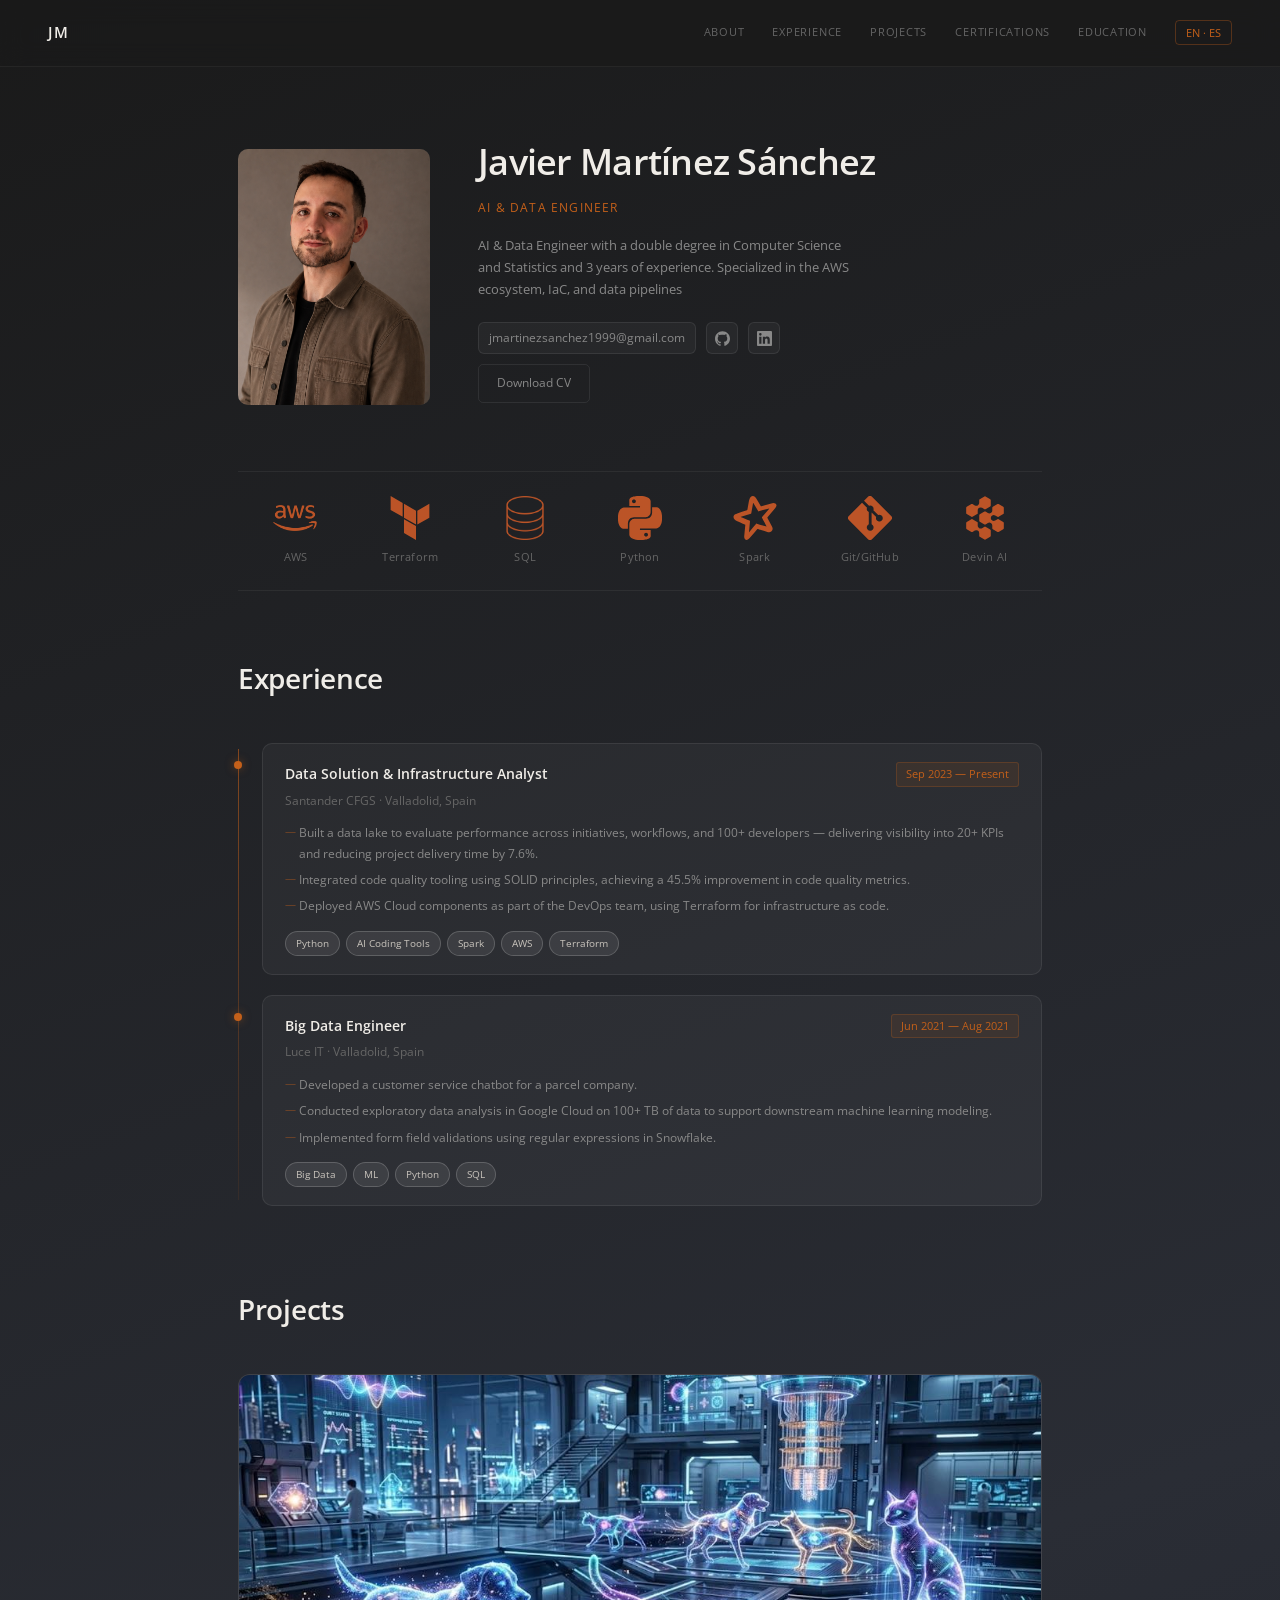
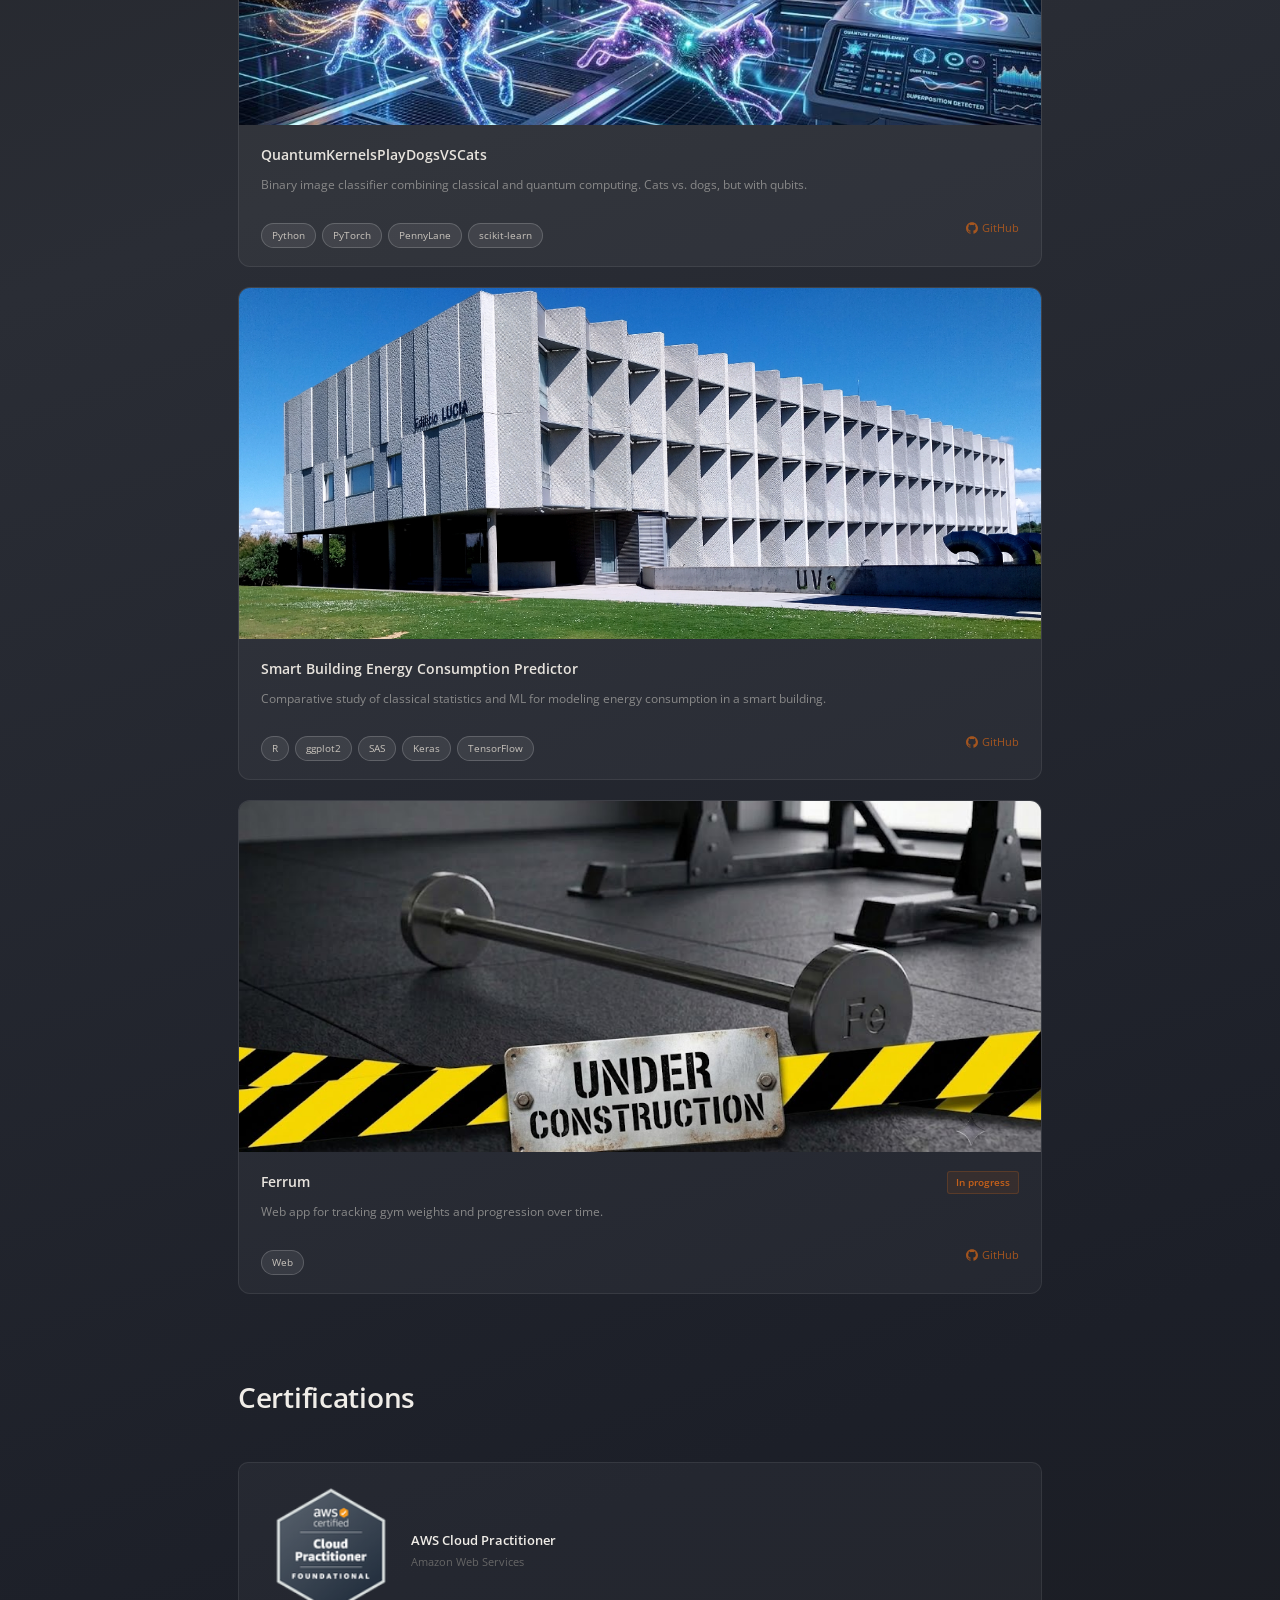
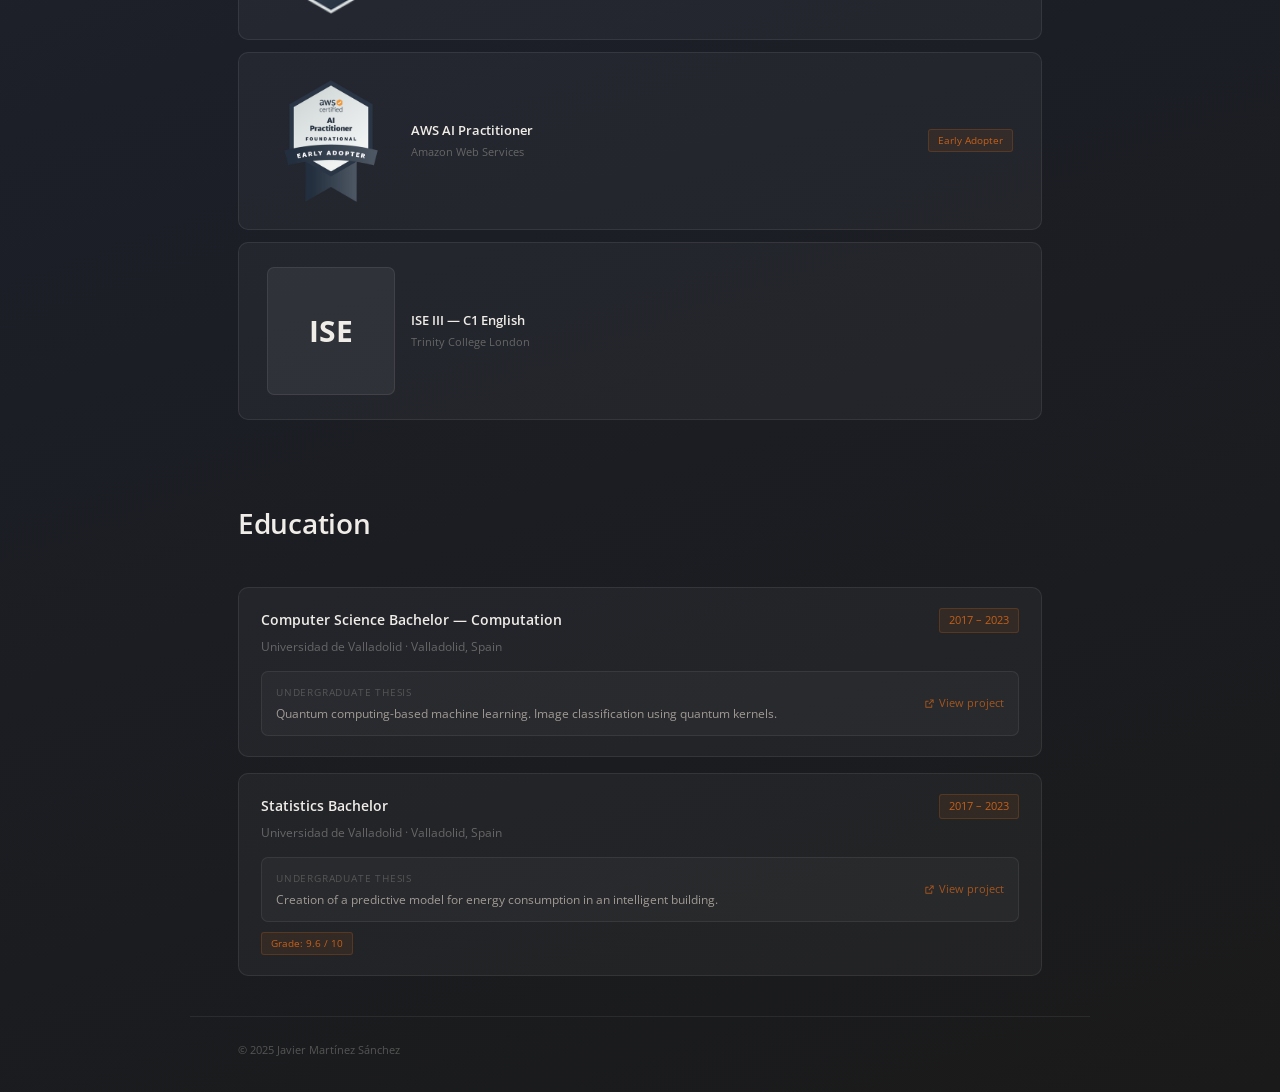
==== commit 40269351: "Add ambient glows, remove mobile nav toggle Add fixed radial gradient glow elements for visual ambia" ====
--- a/index.html
+++ b/index.html
@@ -14,7 +14,10 @@
   <!-- ── NAV ─────────────────────────────────────────── -->
   <nav id="nav">
     <div class="nav-logo">JM</div>
-    <div class="nav-links">
+    <button class="nav-menu-toggle" id="navMenuToggle" type="button" aria-controls="navLinks" aria-expanded="false" aria-label="Open navigation" title="Open navigation">
+      <span></span><span></span><span></span>
+    </button>
+    <div class="nav-links" id="navLinks">
       <a class="nav-link" href="#about"    data-i18n="nav.about">About</a>
       <a class="nav-link" href="#experience" data-i18n="nav.experience">Experience</a>
       <a class="nav-link" href="#projects" data-i18n="nav.projects">Projects</a>
@@ -27,7 +30,7 @@
   <main>
 
     <!-- ── HERO ────────────────────────────────────────── -->
-    <section id="about" class="hero fade-in">
+    <section id="about" class="hero hero-enter">
       <div class="hero-main">
         <div class="hero-photo">
           <img src="images/profile.png" alt="Javier Martinez Sanchez" />
@@ -101,7 +104,7 @@
     </section>
 
     <!-- ── EXPERIENCE ────────────────────────────────── -->
-    <section id="experience" class="fade-in">
+    <section id="experience">
       <h2 class="section-title" data-i18n="exp.title">Experience</h2>
       <div class="timeline">
 
@@ -147,7 +150,7 @@
     </section>
 
     <!-- ── PROJECTS ──────────────────────────────────── -->
-    <section id="projects" class="fade-in">
+    <section id="projects">
       <h2 class="section-title" data-i18n="proj.title">Projects</h2>
       <div class="proj-cards">
 
@@ -206,7 +209,7 @@
     </section>
 
     <!-- ── CERTIFICATIONS ────────────────────────────── -->
-    <section id="certifications" class="fade-in">
+    <section id="certifications">
       <h2 class="section-title" data-i18n="cert.title">Certifications</h2>
       <div class="cert-cards">
 
@@ -243,7 +246,7 @@
     </section>
 
     <!-- ── EDUCATION ─────────────────────────────────── -->
-    <section id="education" class="fade-in">
+    <section id="education">
       <h2 class="section-title" data-i18n="edu.title">Education</h2>
       <div class="edu-cards">
 
--- a/css/styles.css
+++ b/css/styles.css
@@ -16,7 +16,10 @@
   --radius:     10px;
 }
 
-html { scroll-behavior: smooth; }
+html {
+  scroll-behavior: smooth;
+  overflow-x: clip;
+}
 
 body {
   font-family: 'Open Sans', system-ui, sans-serif;
@@ -25,7 +28,7 @@
   color: var(--text-2);
   background: linear-gradient(160deg, var(--bg) 0%, var(--bg-end) 40%, #1c1f28 70%, var(--bg) 100%);
   min-height: 100vh;
-  overflow-x: hidden;
+  overflow-x: clip;
 }
 
 /* ─── Nav ───────────────────────────────────────────────── */
@@ -60,6 +63,7 @@
   text-transform: uppercase;
   text-decoration: none;
   transition: color .2s;
+  white-space: nowrap;
 }
 .nav-link:hover { color: var(--accent); }
 .nav-lang {
@@ -72,8 +76,33 @@
   border-radius: 4px;
   cursor: pointer;
   transition: background .2s;
+  white-space: nowrap;
 }
 .nav-lang:hover { background: var(--accent-dim); }
+.nav-menu-toggle {
+  display: none;
+  width: 36px;
+  height: 36px;
+  padding: 8px;
+  border: 0.5px solid var(--glass-bdr);
+  border-radius: 4px;
+  background: transparent;
+  cursor: pointer;
+}
+.nav-menu-toggle span {
+  display: block;
+  width: 18px;
+  height: 1px;
+  margin: 4px auto;
+  background: var(--text-1);
+}
+.nav-menu-toggle:hover { border-color: var(--accent-bdr); }
+.nav-menu-toggle:focus-visible,
+.nav-link:focus-visible,
+.nav-lang:focus-visible {
+  outline: 2px solid var(--accent);
+  outline-offset: 3px;
+}
 
 /* ─── Sections ──────────────────────────────────────────── */
 main { position: relative; z-index: 1; }
@@ -98,17 +127,6 @@
   letter-spacing: -.01em;
 }
 
-/* ─── Fade-in (Intersection Observer) ──────────────────── */
-.fade-in {
-  opacity: 0;
-  transform: translateY(24px);
-  transition: opacity .6s ease, transform .6s ease;
-}
-.fade-in.visible {
-  opacity: 1;
-  transform: none;
-}
-
 /* ─── Hero ──────────────────────────────────────────────── */
 .hero {
   padding: 64px 48px 24px;
@@ -117,6 +135,19 @@
   display: flex;
   flex-direction: column;
   gap: 48px;
+}
+.hero-enter {
+  animation: hero-enter .6s ease both;
+}
+@keyframes hero-enter {
+  from {
+    opacity: 0;
+    transform: translateY(24px);
+  }
+  to {
+    opacity: 1;
+    transform: none;
+  }
 }
 .hero-main {
   display: flex;
@@ -438,6 +469,8 @@
   font-weight: 600;
   color: #e8e4de;
   margin-bottom: 8px;
+  min-width: 0;
+  overflow-wrap: anywhere;
   display: flex;
   justify-content: space-between;
   align-items: center;
@@ -626,3 +659,34 @@
 .footer-tagline span { color: #7a3e10; }
 .footer-copy { font-size: 11px; color: var(--muted); }
 
+/* ─── Responsive ───────────────────────────────────────── */
+@media (max-width: 700px) {
+  #nav {
+    padding: 14px 20px;
+    position: sticky;
+  }
+  .nav-menu-toggle { display: block; }
+  .nav-links {
+    display: none;
+    position: absolute;
+    top: 100%;
+    right: 0;
+    left: 0;
+    flex-direction: column;
+    align-items: stretch;
+    gap: 0;
+    padding: 8px 20px 16px;
+    background: rgba(26, 26, 26, 0.98);
+    border-bottom: 0.5px solid rgba(255, 255, 255, 0.05);
+  }
+  .nav-links.is-open { display: flex; }
+  .nav-link {
+    width: 100%;
+    padding: 10px 0;
+  }
+  .nav-lang {
+    align-self: flex-start;
+    margin-top: 8px;
+  }
+}
+
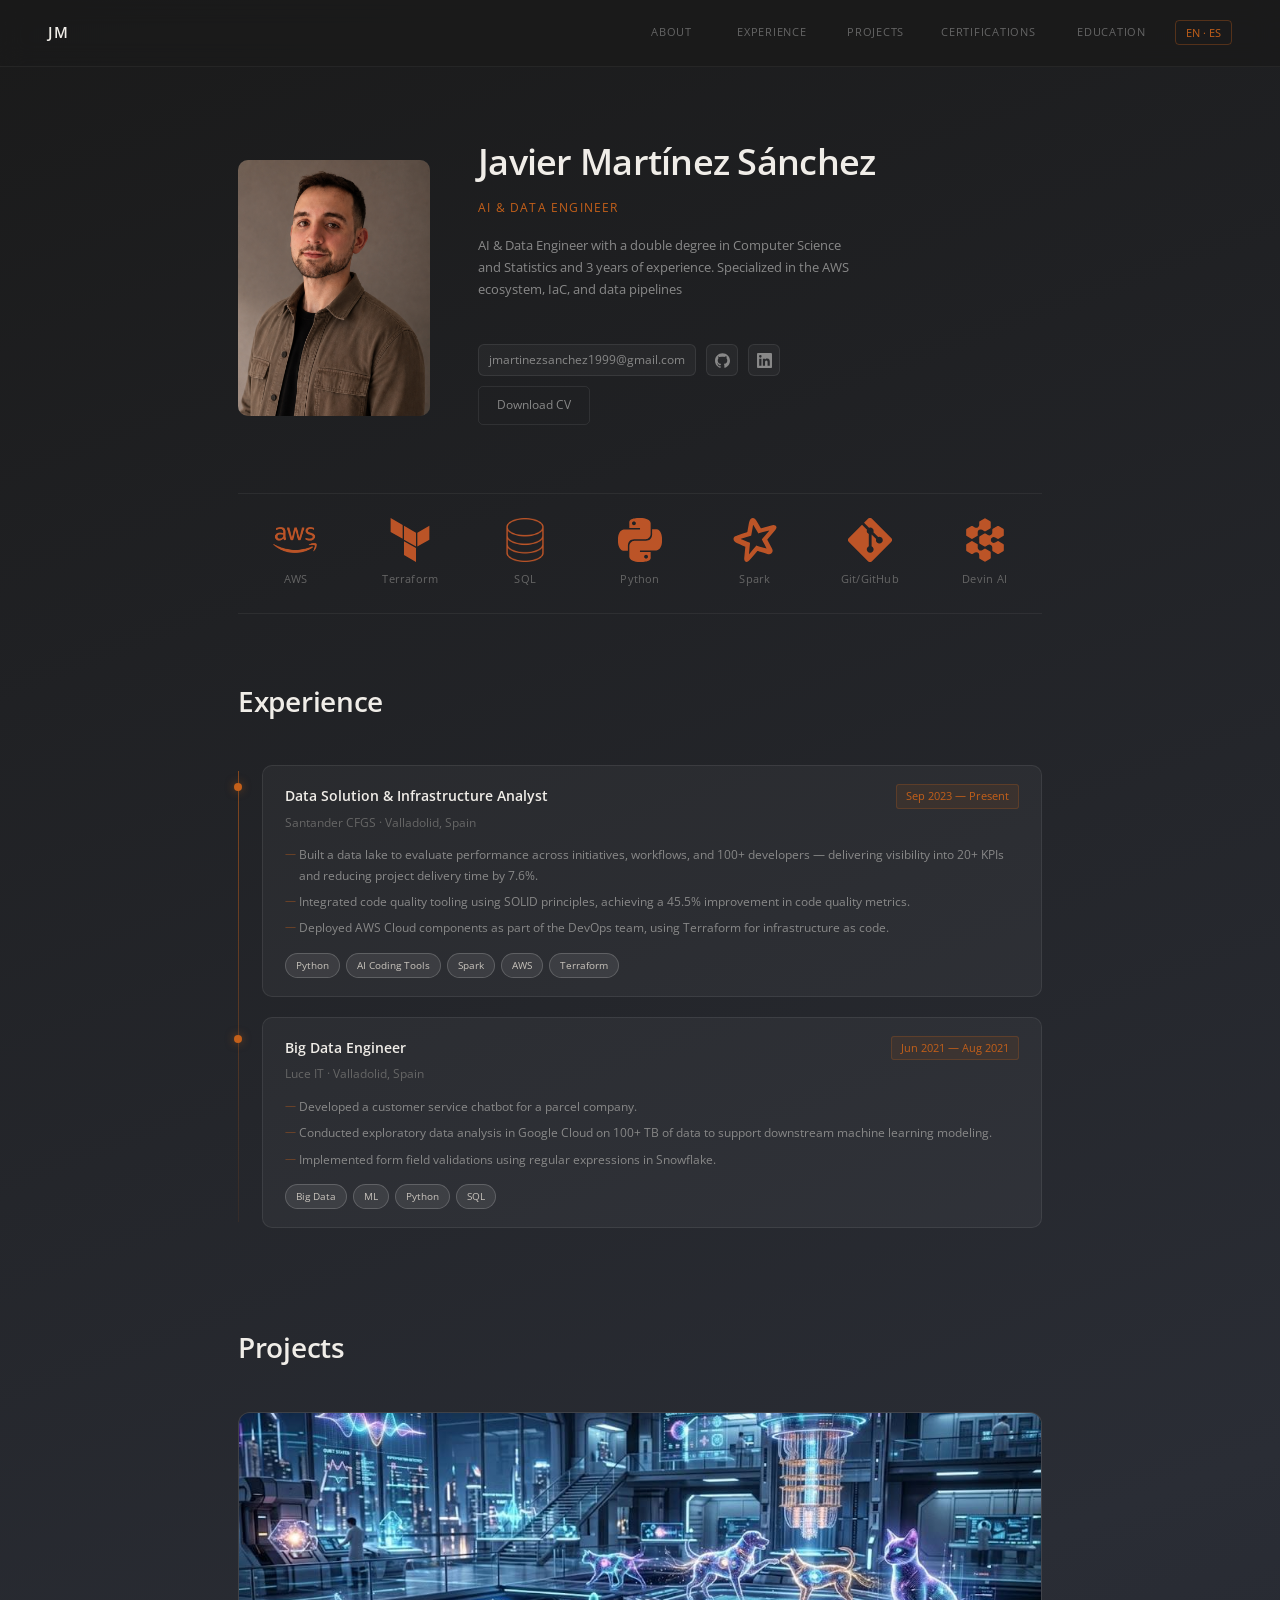
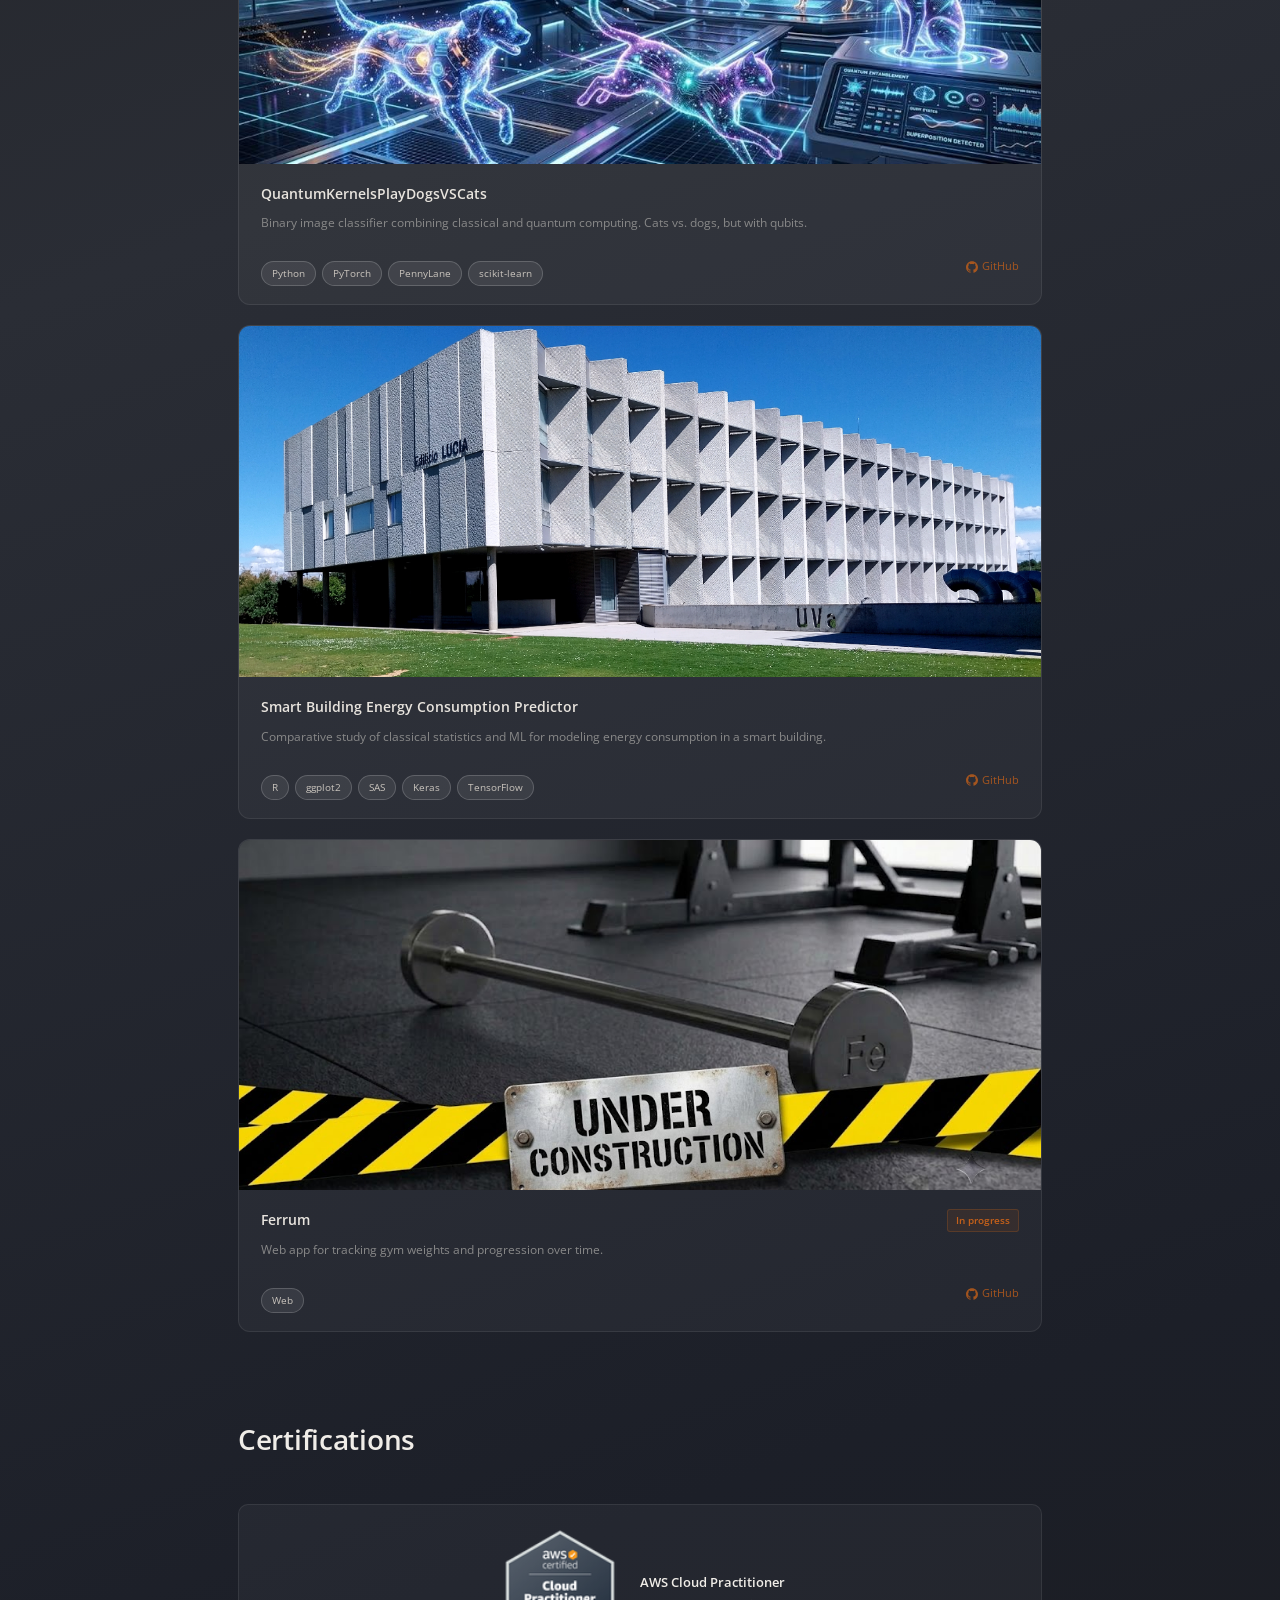
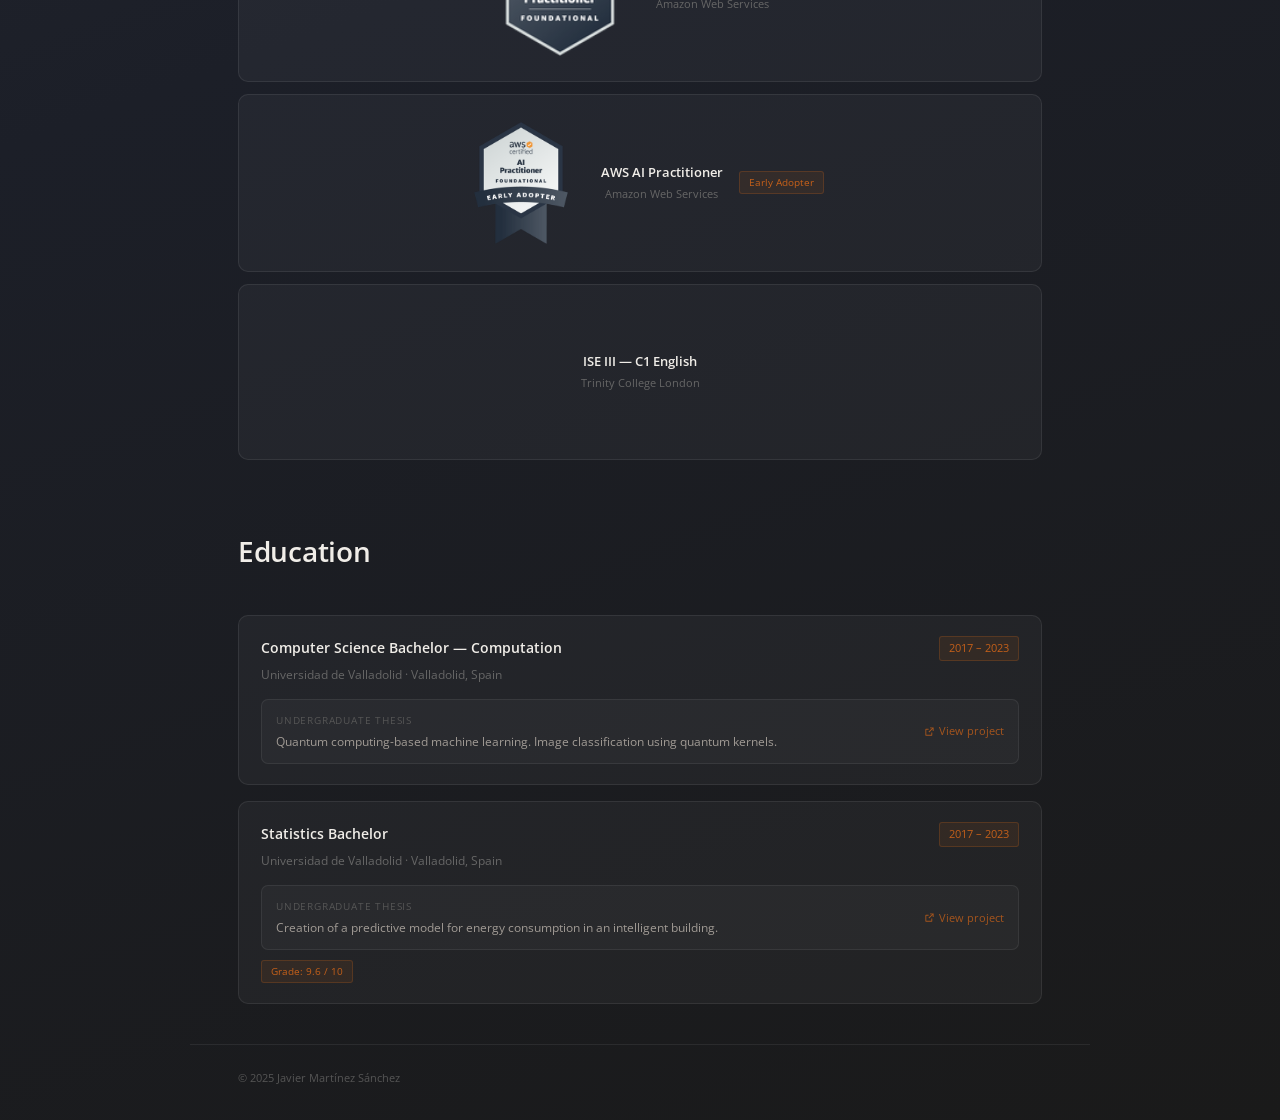
==== commit 01ec4f04: "Improve cert cards and mobile responsiveness - Add min-height, centering, and flex-wrap to featured " ====
--- a/index.html
+++ b/index.html
@@ -235,7 +235,6 @@
         </a>
 
         <div class="cert-card cert-card--featured">
-          <div class="cert-logo cert-logo--text">ISE</div>
           <div class="cert-info">
             <p class="cert-title" data-i18n="cert.c3.title">ISE III — C1 English</p>
             <p class="cert-issuer">Trinity College London</p>
--- a/css/styles.css
+++ b/css/styles.css
@@ -3,16 +3,46 @@
 
 :root {
   --bg:         #1a1a1a;
+  --bg-mid:     #1c1f28;
   --bg-end:     #2a2d35;
+  --nav-bg:     rgba(26, 26, 26, 0.85);
+  --nav-bg-mobile: rgba(26, 26, 26, 0.98);
   --accent:     #c4601a;
+  --accent-text: #d4722a;
   --accent-dim: rgba(196, 96, 26, 0.15);
+  --accent-tint: rgba(196, 96, 26, 0.1);
+  --accent-tint-hover: rgba(196, 96, 26, 0.25);
+  --accent-hover: rgba(196, 96, 26, 0.3);
   --accent-bdr: rgba(196, 96, 26, 0.35);
+  --accent-glow: rgba(196, 96, 26, 0.5);
+  --accent-line: rgba(196, 96, 26, 0.6);
   --text-1:     #f0ede8;
   --text-2:     #888;
   --text-3:     #666;
+  --text-tag:   #c8c3bc;
+  --text-project: #e8e4de;
+  --text-thesis: #a09a94;
+  --text-footer-accent: #7a3e10;
   --muted:      #555;
   --glass-bg:   rgba(255, 255, 255, 0.04);
+  --glass-bg-subtle: rgba(255, 255, 255, 0.03);
+  --glass-bg-strong: rgba(255, 255, 255, 0.06);
+  --glass-bg-tag: rgba(255, 255, 255, 0.08);
+  --glass-bdr-subtle: rgba(255, 255, 255, 0.05);
   --glass-bdr:  rgba(255, 255, 255, 0.08);
+  --glass-bdr-thesis: rgba(255, 255, 255, 0.07);
+  --glass-bdr-tag: rgba(255, 255, 255, 0.18);
+  --glass-bdr-hover: rgba(255, 255, 255, 0.2);
+  --photo-bg-start: #2e2e2e;
+  --photo-bg-end: #3a3a3a;
+  --project-quantum-start: #0d0d1a;
+  --project-quantum-middle: #1a1040;
+  --project-quantum-end: #0d1a1a;
+  --project-smart-start: #0d1a0d;
+  --project-smart-middle: #1a2a1a;
+  --project-smart-end: #0d150d;
+  --project-ferrum-start: #1a0d0d;
+  --project-ferrum-middle: #2a1510;
   --radius:     10px;
 }
 
@@ -26,7 +56,7 @@
   font-size: 13px;
   line-height: 1.7;
   color: var(--text-2);
-  background: linear-gradient(160deg, var(--bg) 0%, var(--bg-end) 40%, #1c1f28 70%, var(--bg) 100%);
+  background: linear-gradient(160deg, var(--bg) 0%, var(--bg-end) 40%, var(--bg-mid) 70%, var(--bg) 100%);
   min-height: 100vh;
   overflow-x: clip;
 }
@@ -39,10 +69,10 @@
   padding: 20px 48px;
   position: sticky;
   top: 0;
-  background: rgba(26, 26, 26, 0.85);
+  background: var(--nav-bg);
   backdrop-filter: blur(12px);
   -webkit-backdrop-filter: blur(12px);
-  border-bottom: 0.5px solid rgba(255, 255, 255, 0.05);
+  border-bottom: 0.5px solid var(--glass-bdr-subtle);
   z-index: 100;
 }
 .nav-logo {
@@ -52,8 +82,9 @@
   letter-spacing: .04em;
 }
 .nav-links {
-  display: flex;
-  gap: 28px;
+  display: grid;
+  grid-template-columns: 58px 82px 66px 108px 70px auto;
+  column-gap: 28px;
   align-items: center;
 }
 .nav-link {
@@ -112,6 +143,8 @@
   margin: 0 auto;
   scroll-margin-top: 72px;
 }
+#projects { padding-block: 56px; }
+#certifications { padding-block: 28px; }
 .section-label {
   font-size: 10px;
   color: var(--accent);
@@ -158,7 +191,7 @@
   width: 192px;
   height: 256px;
   border-radius: 10px;
-  background: linear-gradient(135deg, #2e2e2e, #3a3a3a);
+  background: linear-gradient(135deg, var(--photo-bg-start), var(--photo-bg-end));
   border: 0px solid var(--accent-bdr);
   display: flex;
   align-items: center;
@@ -168,7 +201,7 @@
 .hero-photo svg {
   width: 40px;
   height: 40px;
-  fill: rgba(196, 96, 26, .35);
+  fill: var(--accent-bdr);
 }
 .hero-photo img {
   width: 100%;
@@ -194,6 +227,7 @@
   font-size: 13px;
   color: var(--text-2);
   max-width: 380px;
+  min-height: calc(4 * 1.7em);
   margin-bottom: 22px;
 }
 .hero-actions {
@@ -213,7 +247,7 @@
   font-size: 12px;
   font-family: inherit;
   background: var(--accent-dim);
-  color: #d4722a;
+  color: var(--accent-text);
   border: 0.5px solid var(--accent-bdr);
   padding: 8px 18px;
   border-radius: 5px;
@@ -222,7 +256,7 @@
   display: inline-block;
   transition: background .2s, border-color .2s;
 }
-.btn-primary:hover { background: rgba(196, 96, 26, .25); }
+.btn-primary:hover { background: var(--accent-tint-hover); }
 .btn-ghost {
   font-size: 12px;
   font-family: inherit;
@@ -236,7 +270,7 @@
   display: inline-block;
   transition: border-color .2s, color .2s;
 }
-.btn-ghost:hover { color: var(--text-1); border-color: rgba(255,255,255,.2); }
+.btn-ghost:hover { color: var(--text-1); border-color: var(--glass-bdr-hover); }
 .hero-socials {
   display: flex;
   gap: 10px;
@@ -248,7 +282,7 @@
   box-sizing: border-box;
   font-size: 12px;
   color: var(--text-2);
-  background: rgba(255,255,255,.04);
+  background: var(--glass-bg);
   border: 0.5px solid var(--glass-bdr);
   border-radius: 6px;
   padding: 0 10px;
@@ -261,7 +295,7 @@
   width: 32px;
   height: 32px;
   border-radius: 6px;
-  background: rgba(255,255,255,.04);
+  background: var(--glass-bg);
   border: 0.5px solid var(--glass-bdr);
   display: flex;
   align-items: center;
@@ -283,8 +317,8 @@
   justify-content: space-between;
   align-items: center;
   padding: 24px 0;
-  border-top: 0.5px solid rgba(255,255,255,.06);
-  border-bottom: 0.5px solid rgba(255,255,255,.06);
+  border-top: 0.5px solid var(--glass-bg-strong);
+  border-bottom: 0.5px solid var(--glass-bg-strong);
 }
 .stack-item {
   display: flex;
@@ -328,7 +362,7 @@
   padding: 18px 22px;
   transition: border-color .2s;
 }
-.glass-card:hover { border-color: rgba(196,96,26,.3); }
+.glass-card:hover { border-color: var(--accent-hover); }
 
 /* ─── Timeline ──────────────────────────────────────────── */
 .timeline {
@@ -345,7 +379,7 @@
   top: 6px;
   bottom: 6px;
   width: 1px;
-  background: linear-gradient(to bottom, rgba(196,96,26,.6), rgba(196,96,26,.1));
+  background: linear-gradient(to bottom, var(--accent-line), var(--accent-tint));
 }
 .tl-entry { position: relative; }
 .tl-dot {
@@ -356,7 +390,7 @@
   height: 8px;
   border-radius: 50%;
   background: var(--accent);
-  box-shadow: 0 0 8px rgba(196,96,26,.5);
+  box-shadow: 0 0 8px var(--accent-glow);
 }
 
 /* Card internals */
@@ -375,8 +409,8 @@
 .card-date {
   font-size: 11px;
   color: var(--accent);
-  background: rgba(196,96,26,.1);
-  border: 0.5px solid rgba(196,96,26,.25);
+  background: var(--accent-tint);
+  border: 0.5px solid var(--accent-tint-hover);
   padding: 2px 9px;
   border-radius: 3px;
   white-space: nowrap;
@@ -403,7 +437,7 @@
   content: '—';
   position: absolute;
   left: 0;
-  color: rgba(196,96,26,.5);
+  color: var(--accent-glow);
   font-size: 11px;
 }
 .card-tags {
@@ -414,9 +448,9 @@
 }
 .tag {
   font-size: 10px;
-  color: #c8c3bc;
-  background: rgba(255,255,255,.08);
-  border: 0.5px solid rgba(255,255,255,.18);
+  color: var(--text-tag);
+  background: var(--glass-bg-tag);
+  border: 0.5px solid var(--glass-bdr-tag);
   padding: 3px 10px;
   border-radius: 20px;
 }
@@ -436,7 +470,7 @@
   cursor: pointer;
 }
 .proj-card:hover {
-  border-color: rgba(196,96,26,.35);
+  border-color: var(--accent-bdr);
   transform: translateY(-2px);
 }
 .proj-img {
@@ -460,14 +494,14 @@
 }
 .proj-img-ph svg { width: 32px; height: 32px; fill: var(--accent); }
 .proj-img-ph span { font-size: 10px; color: var(--accent); letter-spacing: .06em; text-transform: uppercase; }
-.proj-bg-quantum { background: linear-gradient(135deg, #0d0d1a, #1a1040, #0d1a1a); }
-.proj-bg-smart   { background: linear-gradient(135deg, #0d1a0d, #1a2a1a, #0d150d); }
-.proj-bg-ferrum  { background: linear-gradient(135deg, #1a0d0d, #2a1510, #1a0d0d); }
+.proj-bg-quantum { background: linear-gradient(135deg, var(--project-quantum-start), var(--project-quantum-middle), var(--project-quantum-end)); }
+.proj-bg-smart   { background: linear-gradient(135deg, var(--project-smart-start), var(--project-smart-middle), var(--project-smart-end)); }
+.proj-bg-ferrum  { background: linear-gradient(135deg, var(--project-ferrum-start), var(--project-ferrum-middle), var(--project-ferrum-start)); }
 .proj-body { padding: 18px 22px; }
 .proj-title {
   font-size: 14px;
   font-weight: 600;
-  color: #e8e4de;
+  color: var(--text-project);
   margin-bottom: 8px;
   min-width: 0;
   overflow-wrap: anywhere;
@@ -478,8 +512,8 @@
 .proj-wip {
   font-size: 10px;
   color: var(--accent);
-  background: rgba(196,96,26,.1);
-  border: 0.5px solid rgba(196,96,26,.25);
+  background: var(--accent-tint);
+  border: 0.5px solid var(--accent-tint-hover);
   padding: 2px 8px;
   border-radius: 3px;
 }
@@ -516,15 +550,19 @@
   text-decoration: none;
   transition: border-color .2s;
 }
-.cert-card:hover { border-color: rgba(196,96,26,.3); }
+.cert-card:hover { border-color: var(--accent-hover); }
 .cert-card--featured {
   padding: 24px 28px;
+  min-height: 176px;
+  justify-content: center;
+  text-align: center;
+  flex-wrap: wrap;
 }
 .cert-logo {
   width: 40px;
   height: 40px;
   border-radius: 7px;
-  background: rgba(255,255,255,.06);
+  background: var(--glass-bg-strong);
   border: 0.5px solid var(--glass-bdr);
   display: flex;
   align-items: center;
@@ -552,7 +590,8 @@
   height: 100%;
   object-fit: contain;
 }
-.cert-info { flex: 1; }
+.cert-info { flex: 1; min-width: 0; }
+.cert-card--featured .cert-info { flex: unset; }
 .cert-title { font-size: 13px; font-weight: 600; color: var(--text-1); margin-bottom: 2px; }
 .cert-issuer { font-size: 11px; color: var(--text-3); }
 .cert-badge {
@@ -567,8 +606,8 @@
 .cert-badge--accent {
   font-size: 10px;
   color: var(--accent);
-  background: rgba(196,96,26,.1);
-  border: 0.5px solid rgba(196,96,26,.25);
+  background: var(--accent-tint);
+  border: 0.5px solid var(--accent-tint-hover);
   padding: 2px 9px;
   border-radius: 3px;
   white-space: nowrap;
@@ -587,7 +626,7 @@
   padding: 20px 22px;
   transition: border-color .2s;
 }
-.edu-card:hover { border-color: rgba(196,96,26,.3); }
+.edu-card:hover { border-color: var(--accent-hover); }
 .edu-header {
   display: flex;
   justify-content: space-between;
@@ -598,8 +637,8 @@
 .edu-degree { font-size: 14px; font-weight: 600; color: var(--text-1); }
 .edu-uni { font-size: 12px; color: var(--text-3); margin-bottom: 14px; }
 .edu-thesis {
-  background: rgba(255,255,255,.03);
-  border: 0.5px solid rgba(255,255,255,.07);
+  background: var(--glass-bg-subtle);
+  border: 0.5px solid var(--glass-bdr-thesis);
   border-radius: 7px;
   padding: 12px 14px;
   display: flex;
@@ -614,7 +653,7 @@
   text-transform: uppercase;
   margin-bottom: 4px;
 }
-.edu-thesis-title { font-size: 12px; color: #a09a94; line-height: 1.5; }
+.edu-thesis-title { font-size: 12px; color: var(--text-thesis); line-height: 1.5; }
 .edu-thesis-link {
   font-size: 11px;
   color: var(--accent);
@@ -633,8 +672,8 @@
   display: inline-block;
   font-size: 10px;
   color: var(--accent);
-  background: rgba(196,96,26,.1);
-  border: 0.5px solid rgba(196,96,26,.25);
+  background: var(--accent-tint);
+  border: 0.5px solid var(--accent-tint-hover);
   padding: 2px 9px;
   border-radius: 3px;
   margin-top: 10px;
@@ -650,13 +689,13 @@
   padding: 24px 48px 32px;
   max-width: 900px;
   margin: 0 auto;
-  border-top: 0.5px solid rgba(255,255,255,.07);
+  border-top: 0.5px solid var(--glass-bdr-thesis);
   display: flex;
   justify-content: space-between;
   align-items: center;
 }
 .footer-tagline { font-size: 12px; font-weight: 300; color: var(--muted); }
-.footer-tagline span { color: #7a3e10; }
+.footer-tagline span { color: var(--text-footer-accent); }
 .footer-copy { font-size: 11px; color: var(--muted); }
 
 /* ─── Responsive ───────────────────────────────────────── */
@@ -676,8 +715,8 @@
     align-items: stretch;
     gap: 0;
     padding: 8px 20px 16px;
-    background: rgba(26, 26, 26, 0.98);
-    border-bottom: 0.5px solid rgba(255, 255, 255, 0.05);
+    background: var(--nav-bg-mobile);
+    border-bottom: 0.5px solid var(--glass-bdr-subtle);
   }
   .nav-links.is-open { display: flex; }
   .nav-link {
@@ -688,5 +727,68 @@
     align-self: flex-start;
     margin-top: 8px;
   }
-}
-
+
+  /* ── Hero ── */
+  .hero {
+    padding: 32px 20px 16px;
+    gap: 28px;
+  }
+  .hero-main {
+    flex-direction: column;
+    align-items: flex-start;
+    gap: 20px;
+  }
+  .hero-photo {
+    width: 120px;
+    height: 160px;
+  }
+  .hero-name { font-size: 26px; }
+  .hero-desc { font-size: 12px; max-width: 100%; }
+
+  /* ── Tech stack ── */
+  .hero-stack {
+    flex-wrap: wrap;
+    justify-content: center;
+    gap: 16px 0;
+    padding: 16px 0;
+  }
+  .stack-item {
+    flex: 0 0 25%;
+    gap: 5px;
+  }
+  .stack-icon {
+    width: 30px;
+    height: 30px;
+  }
+  .stack-name { font-size: 10px; }
+
+  /* ── Sections ── */
+  section { padding: 28px 20px; }
+  .section-title { font-size: 20px; margin-bottom: 24px; }
+
+  /* ── Cert cards ── */
+  .cert-card--featured {
+    padding: 16px;
+    flex-wrap: wrap;
+    gap: 12px;
+    min-height: unset;
+  }
+  .cert-logo--aws {
+    width: 72px;
+    height: 72px;
+  }
+  .cert-badge,
+  .cert-badge--accent {
+    flex-basis: 100%;
+    text-align: center;
+    white-space: normal;
+  }
+
+  /* ── Card internals ── */
+  .card-header { flex-direction: column; gap: 4px; }
+  .card-date { align-self: flex-start; }
+
+  /* ── Project cards ── */
+  .proj-body { padding: 14px 16px; }
+}
+
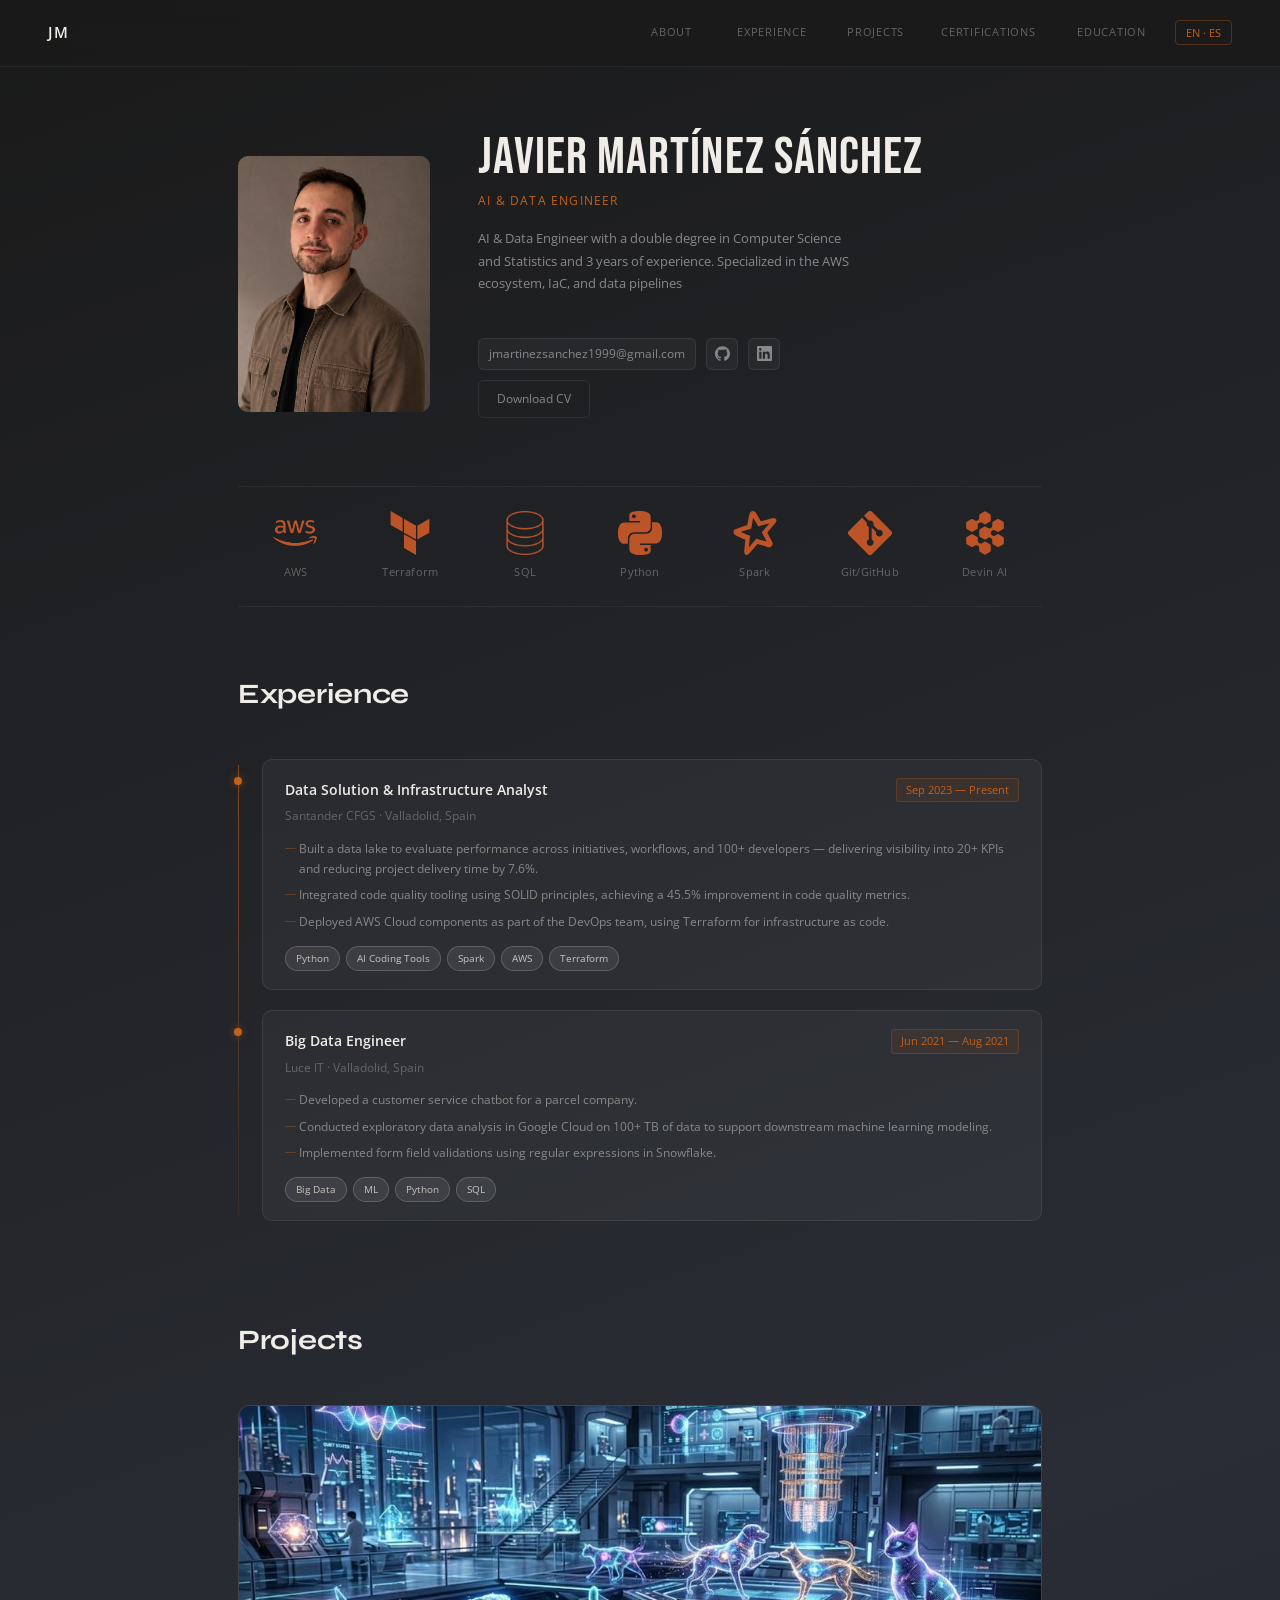
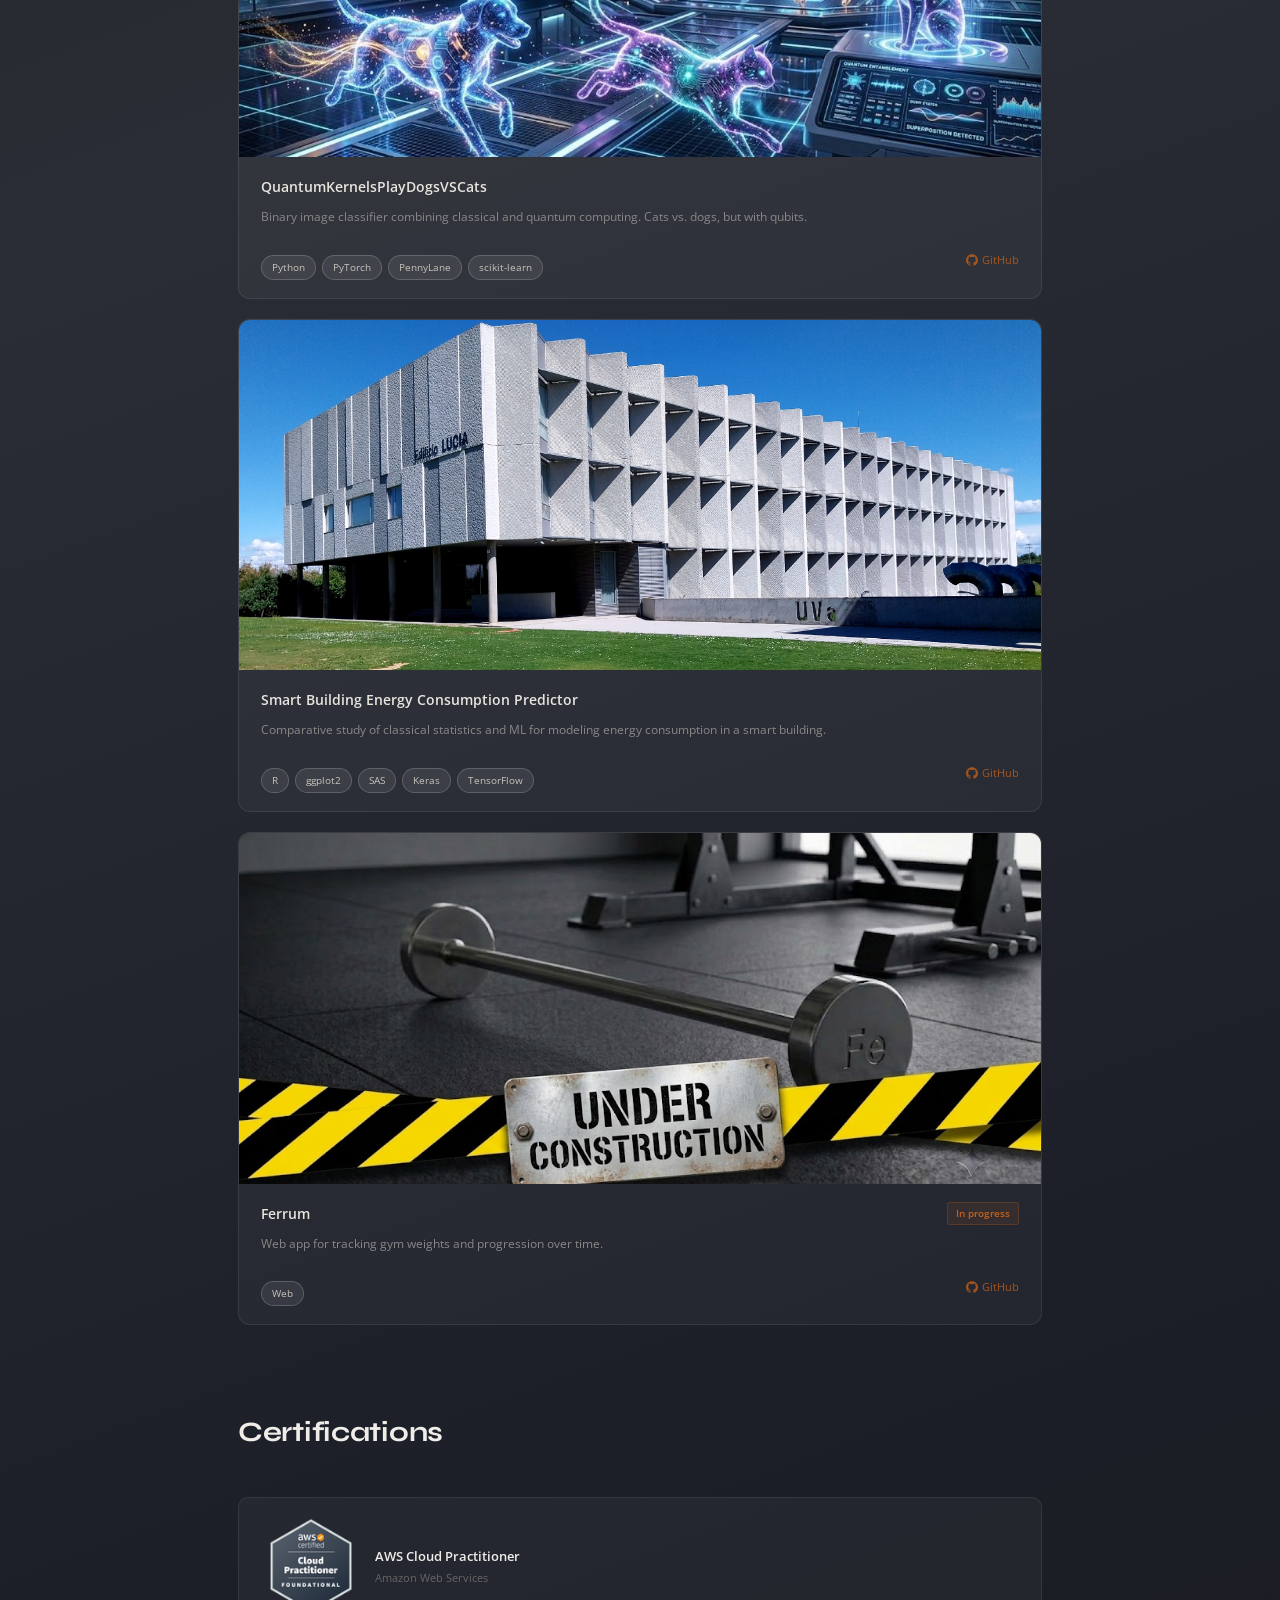
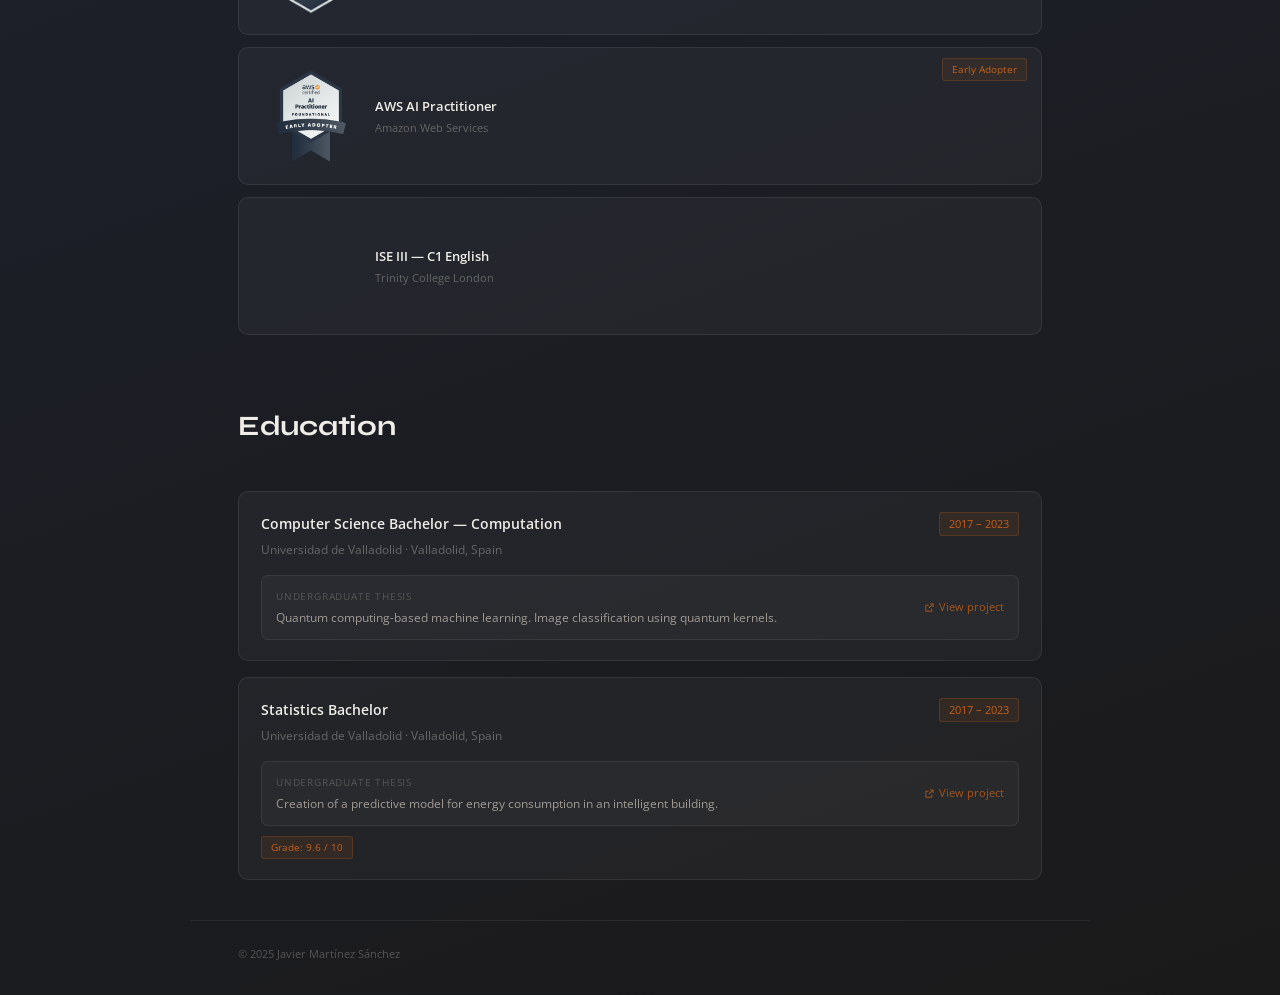
==== commit 3a31c073: "Refresh typography and certificate layout Add Bebas Neue and Syne alongside Open Sans, then apply th" ====
--- a/index.html
+++ b/index.html
@@ -6,7 +6,7 @@
   <title>Javier Martínez Sánchez — AI &amp; Data Engineer</title>
   <link rel="preconnect" href="https://fonts.googleapis.com" />
   <link rel="preconnect" href="https://fonts.gstatic.com" crossorigin />
-  <link href="https://fonts.googleapis.com/css2?family=Open+Sans:wght@300;400;500;600&display=swap" rel="stylesheet" />
+  <link href="https://fonts.googleapis.com/css2?family=Bebas+Neue&family=Open+Sans:wght@300;400;500;600&family=Syne:wght@400;500;600;700&display=swap" rel="stylesheet" />
   <link rel="stylesheet" href="css/styles.css" />
 </head>
 <body>
@@ -235,6 +235,7 @@
         </a>
 
         <div class="cert-card cert-card--featured">
+          <div class="cert-logo cert-logo--spacer" aria-hidden="true"></div>
           <div class="cert-info">
             <p class="cert-title" data-i18n="cert.c3.title">ISE III — C1 English</p>
             <p class="cert-issuer">Trinity College London</p>
--- a/css/styles.css
+++ b/css/styles.css
@@ -44,6 +44,9 @@
   --project-ferrum-start: #1a0d0d;
   --project-ferrum-middle: #2a1510;
   --radius:     10px;
+  --font-display: 'Bebas Neue', system-ui, sans-serif;
+  --font-heading: 'Syne', system-ui, sans-serif;
+  --font-body:    'Open Sans', system-ui, sans-serif;
 }
 
 html {
@@ -52,7 +55,7 @@
 }
 
 body {
-  font-family: 'Open Sans', system-ui, sans-serif;
+  font-family: var(--font-body);
   font-size: 13px;
   line-height: 1.7;
   color: var(--text-2);
@@ -153,8 +156,9 @@
   margin-bottom: 8px;
 }
 .section-title {
+  font-family: var(--font-heading);
   font-size: 28px;
-  font-weight: 600;
+  font-weight: 700;
   color: var(--text-1);
   margin-bottom: 40px;
   letter-spacing: -.01em;
@@ -210,11 +214,15 @@
   object-fit: cover;
 }
 .hero-name {
-  font-size: 36px;
-  font-weight: 600;
+  font-family: var(--font-display);
+  font-size: 52px;
+  font-weight: 400;
+  line-height: 1.05;
   color: var(--text-1);
   margin-bottom: 6px;
-  letter-spacing: -.02em;
+  letter-spacing: .02em;
+  overflow-wrap: anywhere;
+  min-width: 0;
 }
 .hero-title {
   font-size: 12px;
@@ -549,14 +557,14 @@
   color: inherit;
   text-decoration: none;
   transition: border-color .2s;
+  position: relative;
 }
 .cert-card:hover { border-color: var(--accent-hover); }
 .cert-card--featured {
-  padding: 24px 28px;
-  min-height: 176px;
-  justify-content: center;
-  text-align: center;
-  flex-wrap: wrap;
+  padding: 20px 24px;
+  padding-right: 96px;
+  align-items: center;
+  text-align: left;
 }
 .cert-logo {
   width: 40px;
@@ -579,11 +587,20 @@
   height: 128px;
   font-size: 30px;
 }
+.cert-logo--aws,
+.cert-logo--spacer {
+  width: 96px;
+  height: 96px;
+  flex-shrink: 0;
+}
 .cert-logo--aws {
-  width: 128px;
-  height: 128px;
   background: transparent;
   border: 0;
+}
+.cert-logo--spacer {
+  background: transparent;
+  border: 0;
+  visibility: hidden;
 }
 .cert-logo--aws img {
   width: 100%;
@@ -591,7 +608,6 @@
   object-fit: contain;
 }
 .cert-info { flex: 1; min-width: 0; }
-.cert-card--featured .cert-info { flex: unset; }
 .cert-title { font-size: 13px; font-weight: 600; color: var(--text-1); margin-bottom: 2px; }
 .cert-issuer { font-size: 11px; color: var(--text-3); }
 .cert-badge {
@@ -602,6 +618,9 @@
   padding: 2px 9px;
   border-radius: 3px;
   white-space: nowrap;
+  position: absolute;
+  top: 10px;
+  right: 14px;
 }
 .cert-badge--accent {
   font-size: 10px;
@@ -611,6 +630,9 @@
   padding: 2px 9px;
   border-radius: 3px;
   white-space: nowrap;
+  position: absolute;
+  top: 10px;
+  right: 14px;
 }
 
 /* ─── Education cards ───────────────────────────────────── */
@@ -769,11 +791,11 @@
   /* ── Cert cards ── */
   .cert-card--featured {
     padding: 16px;
-    flex-wrap: wrap;
+    padding-right: 84px;
     gap: 12px;
-    min-height: unset;
-  }
-  .cert-logo--aws {
+  }
+  .cert-logo--aws,
+  .cert-logo--spacer {
     width: 72px;
     height: 72px;
   }
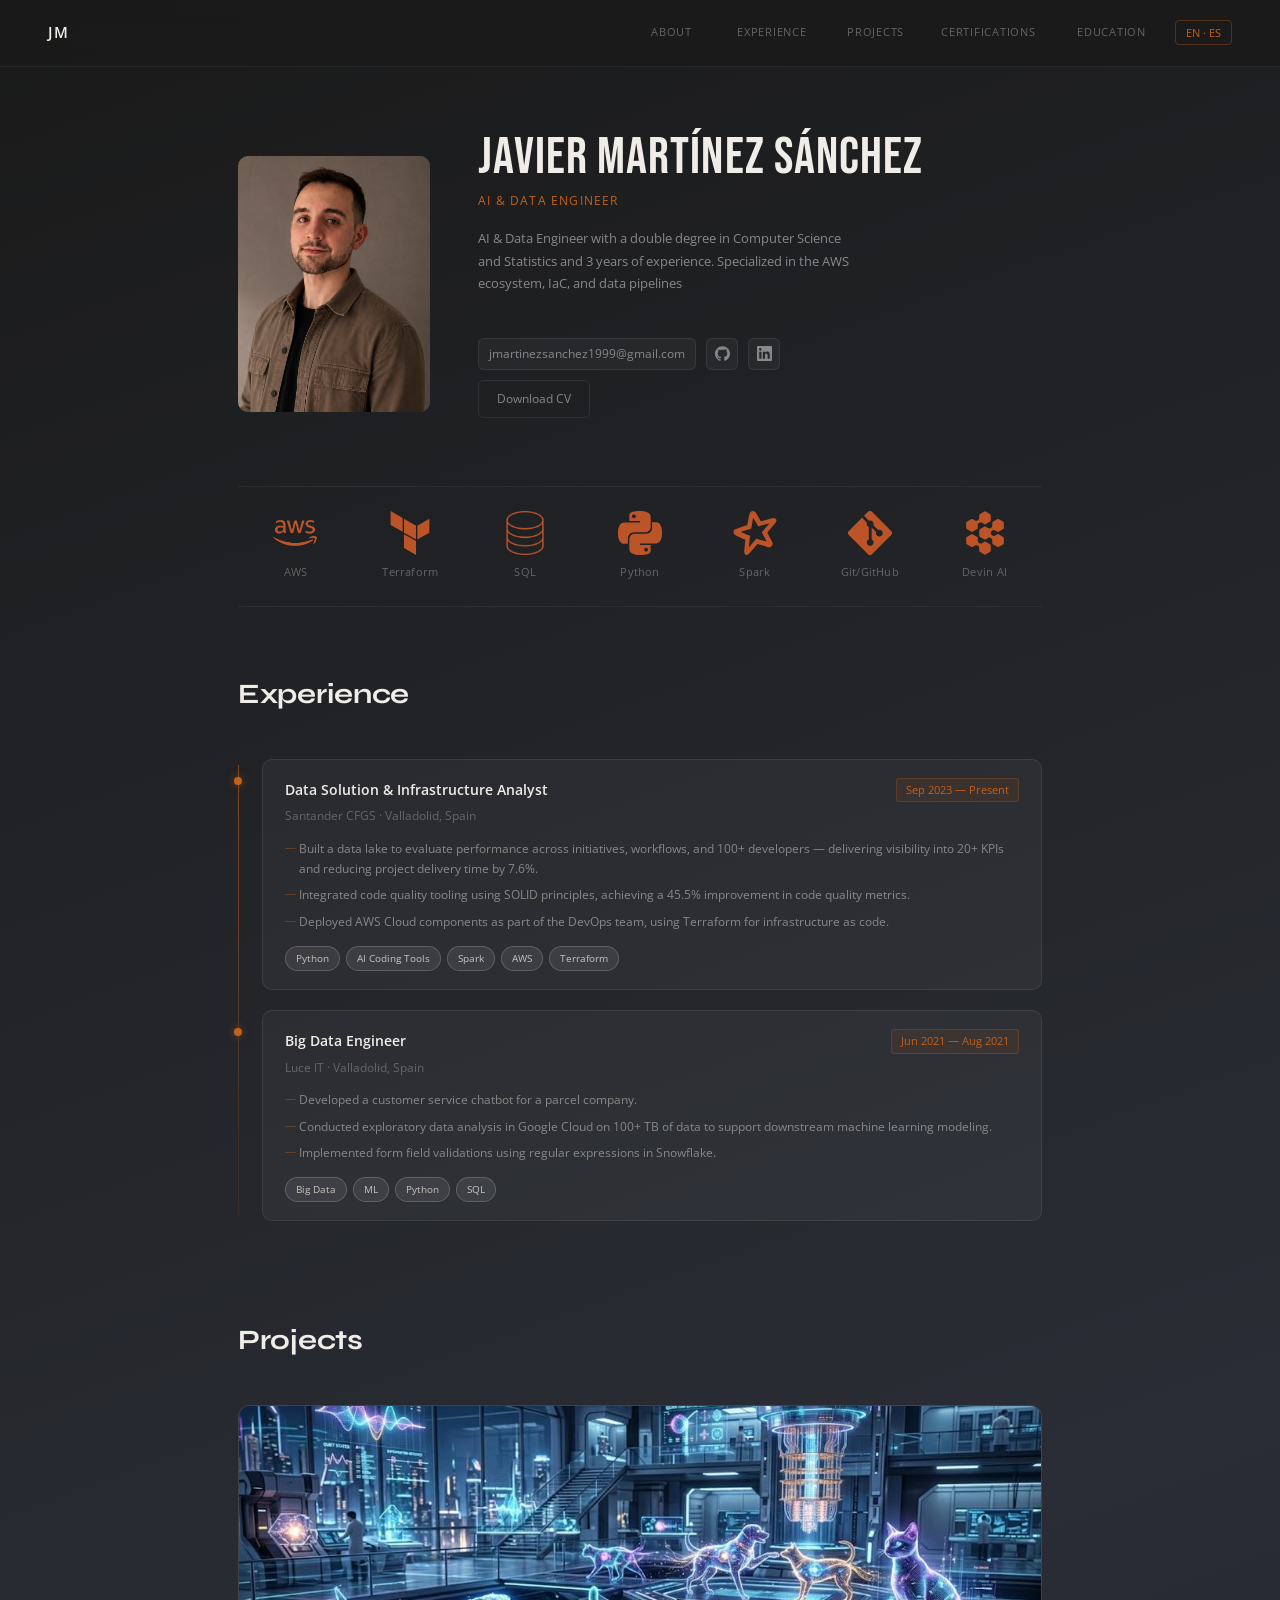
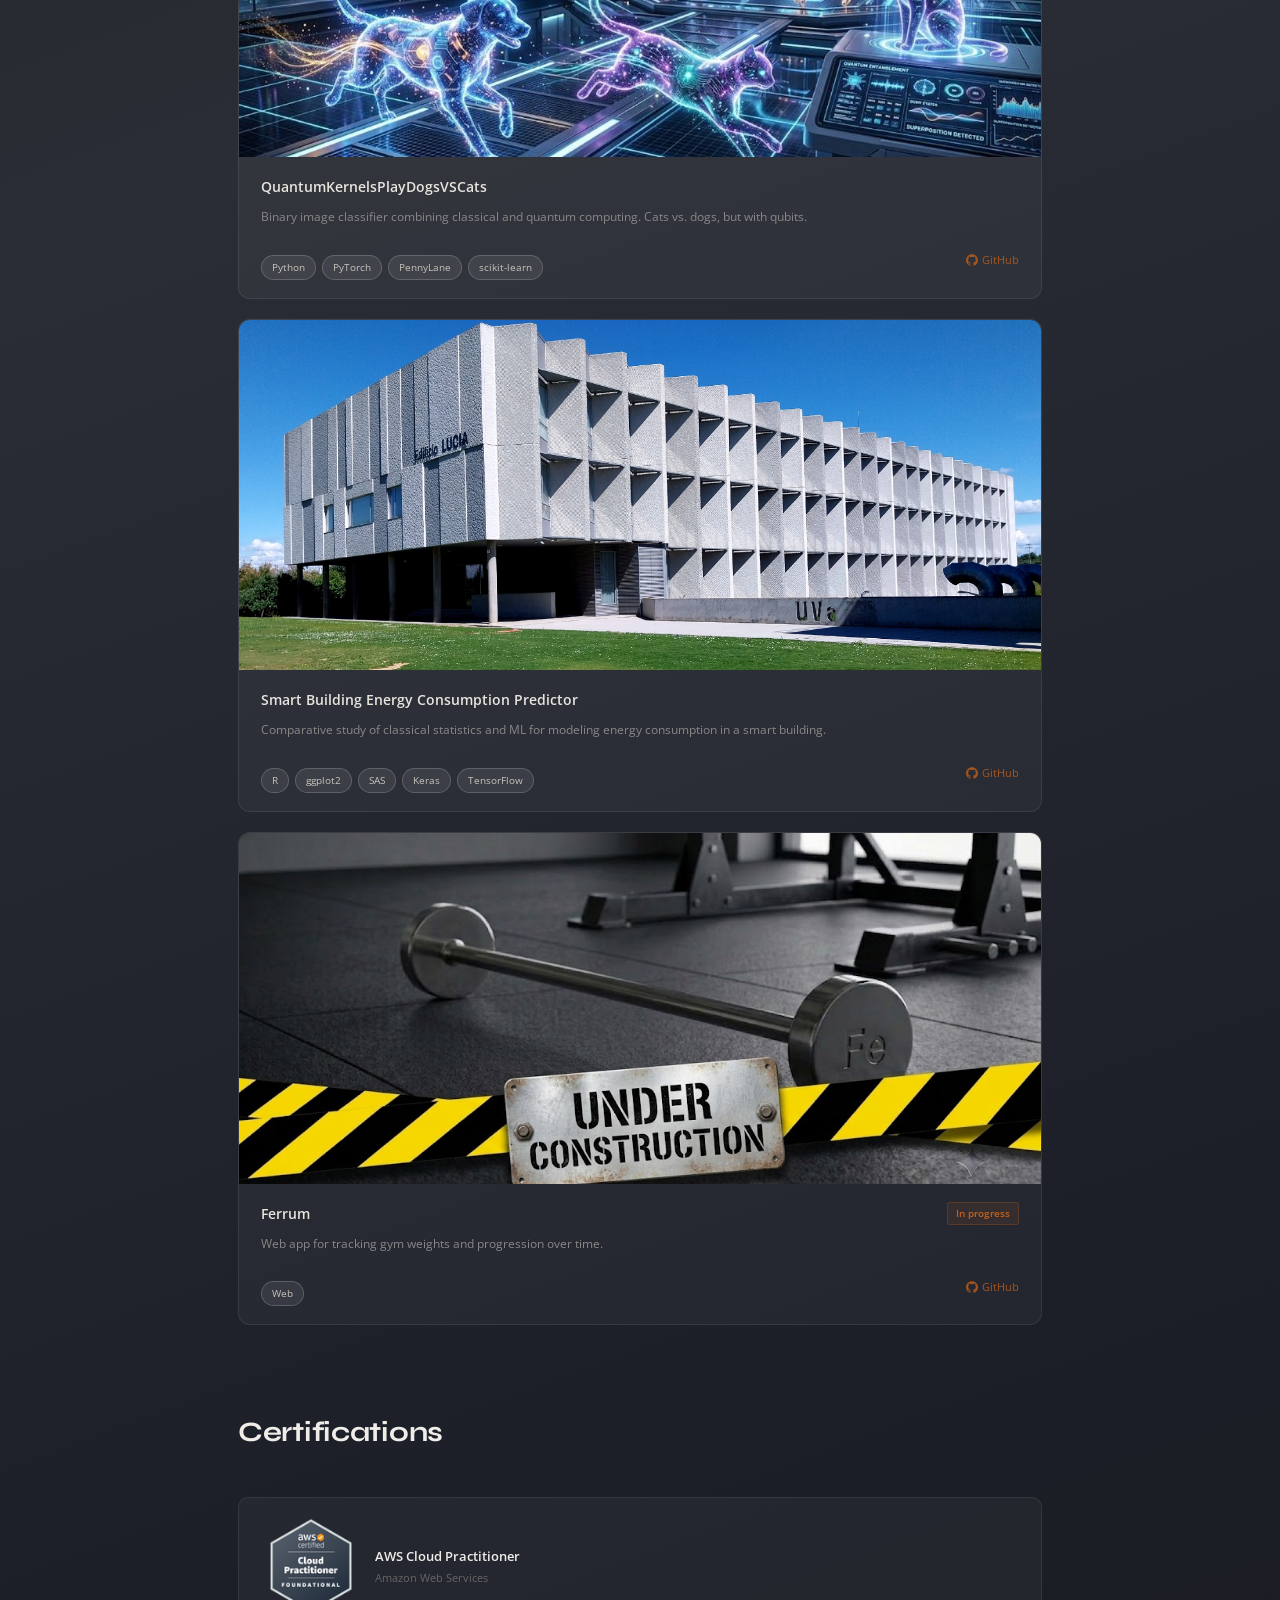
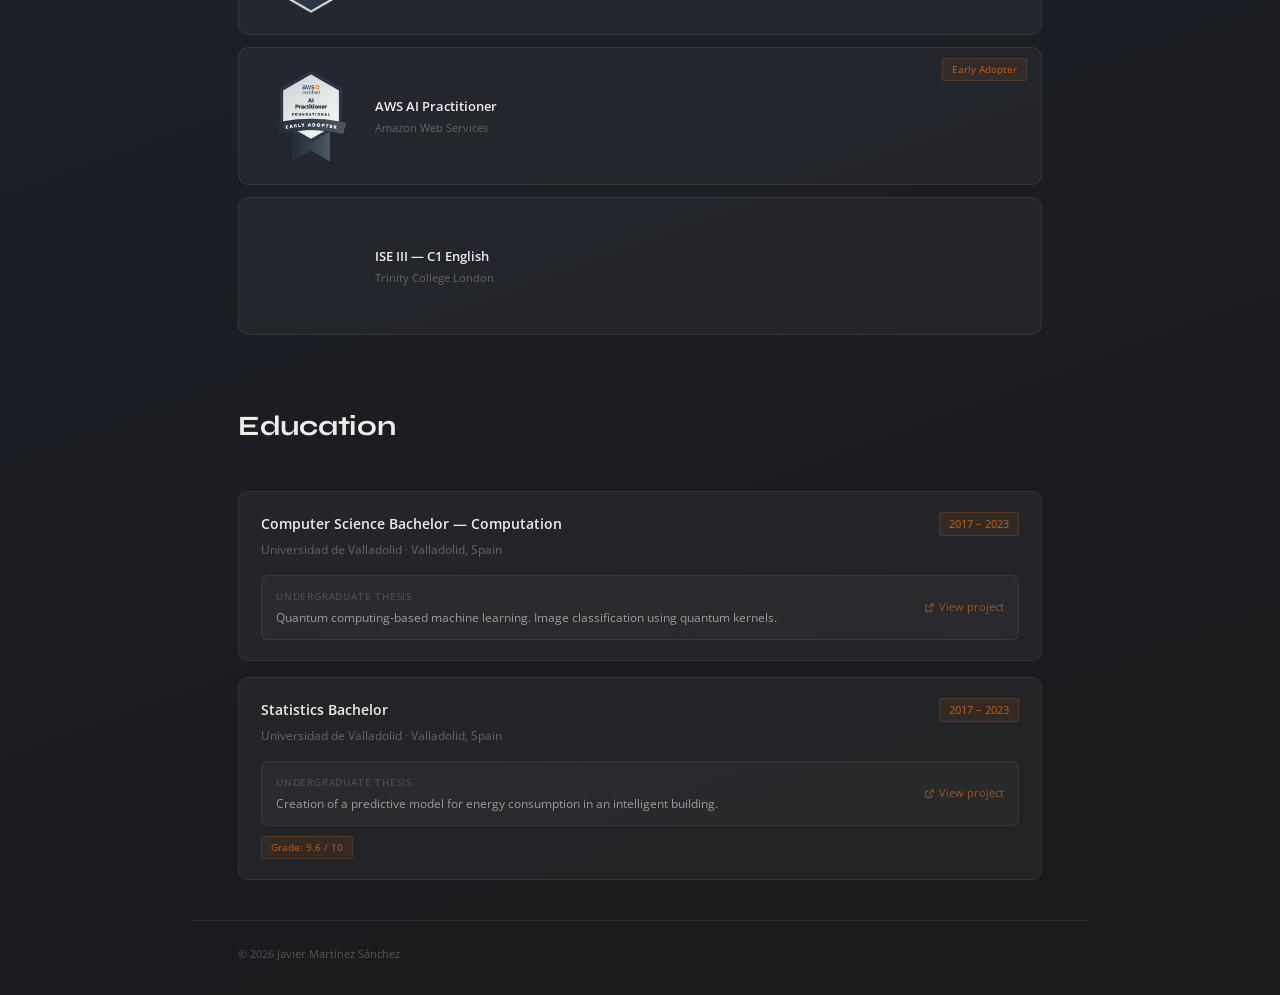
==== commit 62b5088d: "Improve icon accessibility and footer year Replace duplicated inline stack SVGs with image alt text " ====
--- a/index.html
+++ b/index.html
@@ -60,44 +60,37 @@
       <div class="hero-stack" aria-label="Tech stack">
         <!-- Python -->
         <div class="stack-item">
-          <svg class="stack-icon" viewBox="0 0 24 24" aria-label="Python"><path d="M14.25.18l.9.2.73.26.59.3.45.32.34.34.25.34.16.33.1.3.04.26.02.2-.01.13V8.5l-.05.63-.13.55-.21.46-.26.38-.3.31-.33.25-.35.19-.35.14-.33.1-.3.07-.26.04-.21.02H8.77l-.69.05-.59.14-.5.22-.41.27-.33.32-.27.35-.2.36-.15.37-.1.35-.07.32-.04.27-.02.21v3.06H3.17l-.21-.03-.28-.07-.32-.12-.35-.18-.36-.26-.36-.36-.35-.46-.32-.59-.28-.73-.21-.88-.14-1.05-.05-1.23.06-1.22.16-1.04.24-.87.32-.71.36-.57.4-.44.42-.33.42-.24.4-.16.36-.1.32-.05.24-.01h.16l.06.01h8.16v-.83H6.18l-.01-2.75-.02-.37.05-.34.11-.31.17-.28.25-.26.31-.23.38-.2.44-.18.51-.15.58-.12.64-.1.71-.06.77-.04.84-.02 1.27.05 1.07.13zm-6.3 1.98l-.23.33-.08.41.08.41.23.34.33.22.41.09.41-.09.33-.22.23-.34.08-.41-.08-.41-.23-.33-.33-.22-.41-.09-.41.09-.33.22zM21.1 6.11l.28.06.32.12.35.18.36.27.36.35.35.47.32.59.28.73.21.88.14 1.04.05 1.23-.06 1.23-.16 1.04-.24.86-.32.71-.36.57-.4.45-.42.33-.42.24-.4.16-.36.09-.32.05-.24.02-.16-.01h-8.22v.82h5.84l.01 2.76.02.36-.05.34-.11.31-.17.29-.25.25-.31.24-.38.2-.44.17-.51.15-.58.13-.64.09-.71.07-.77.04-.84.01-1.27-.04-1.07-.14-.9-.2-.73-.25-.59-.3-.45-.33-.34-.34-.25-.34-.16-.33-.1-.3-.04-.25-.02-.2.01-.13v-5.34l.05-.64.13-.54.21-.46.26-.38.3-.31.33-.25.35-.19.35-.14.33-.1.3-.06.26-.04.21-.02.13-.01h5.84l.69-.05.59-.14.5-.21.41-.28.33-.32.27-.35.2-.36.15-.36.1-.35.07-.32.04-.28.02-.21V6.07l-.01-.13zM12.22 17.6l-.23.33-.08.41.08.41.23.33.33.23.41.08.41-.08.33-.23.23-.33.08-.41-.08-.41-.23-.33-.33-.22-.41-.09-.41.09-.33.22z"/></svg>
-          <img class="stack-icon" src="images/icons/python.svg" alt="" aria-hidden="true" />
+          <img class="stack-icon" src="images/icons/python.svg" alt="Python" />
           <span class="stack-name">Python</span>
         </div>
         <!-- SQL -->
         <div class="stack-item">
-          <svg class="stack-icon" viewBox="0 0 24 24" aria-label="SQL"><path d="M12 2C6.477 2 2 4.691 2 8v8c0 3.309 4.477 6 10 6s10-2.691 10-6V8c0-3.309-4.477-6-10-6zm0 2c4.962 0 8 2.238 8 4s-3.038 4-8 4-8-2.238-8-4 3.038-4 8-4zm8 12c0 1.762-3.038 4-8 4s-8-2.238-8-4v-2.268C5.575 15.108 8.638 16 12 16s6.425-.892 8-2.268V16zm0-5c0 1.762-3.038 4-8 4s-8-2.238-8-4v-2.268C5.575 10.108 8.638 11 12 11s6.425-.892 8-2.268V11z"/></svg>
-            <img class="stack-icon" src="images/icons/SQL.png" alt="" aria-hidden="true" />
+          <img class="stack-icon" src="images/icons/SQL.png" alt="SQL" />
           <span class="stack-name">SQL</span>
         </div>
         <!-- AWS -->
         <div class="stack-item">
-          <svg class="stack-icon" viewBox="0 0 24 24" aria-label="AWS"><path d="M6.763 10.036c0 .296.032.535.088.71.064.176.144.368.256.576.04.064.056.128.056.184 0 .08-.048.16-.152.24l-.504.336a.383.383 0 0 1-.208.072c-.08 0-.16-.04-.24-.112a2.47 2.47 0 0 1-.288-.376 6.18 6.18 0 0 1-.248-.472c-.624.736-1.408 1.104-2.352 1.104-.672 0-1.208-.192-1.6-.576-.392-.384-.592-.896-.592-1.536 0-.68.24-1.232.728-1.648.488-.416 1.136-.624 1.96-.624.272 0 .552.024.848.064.296.04.6.104.92.176v-.584c0-.608-.128-1.032-.376-1.28-.256-.248-.688-.368-1.304-.368-.28 0-.568.032-.864.104-.296.072-.584.16-.864.28a2.298 2.298 0 0 1-.28.104.488.488 0 0 1-.128.024c-.112 0-.168-.08-.168-.248v-.392c0-.128.016-.224.056-.28a.597.597 0 0 1 .224-.168c.28-.144.616-.264 1.008-.36A4.84 4.84 0 0 1 4.96 6.1c.96 0 1.664.216 2.12.648.448.432.68 1.088.68 1.968v2.32zm-3.24 1.208c.264 0 .536-.048.824-.144.288-.096.544-.272.76-.512.128-.152.224-.32.272-.512.048-.192.08-.424.08-.696v-.336a6.8 6.8 0 0 0-.736-.136 6.02 6.02 0 0 0-.752-.048c-.536 0-.928.104-1.192.32-.264.216-.392.52-.392.912 0 .368.096.648.296.832.192.192.472.32.84.32zm6.44.88c-.144 0-.24-.024-.304-.08-.064-.048-.12-.16-.168-.312L7.58 6.732a1.41 1.41 0 0 1-.072-.32c0-.128.064-.2.192-.2h.784c.152 0 .256.024.312.08.064.048.112.16.16.312l1.416 5.576 1.312-5.576c.04-.16.088-.264.152-.312a.533.533 0 0 1 .32-.08h.64c.152 0 .256.024.32.08.064.048.12.16.152.312l1.328 5.648 1.464-5.648c.048-.16.104-.264.16-.312a.533.533 0 0 1 .312-.08h.744c.128 0 .2.064.2.2 0 .04-.008.08-.016.128a1.137 1.137 0 0 1-.056.2l-2.064 5.96c-.048.16-.104.264-.168.312-.064.04-.168.08-.304.08h-.688c-.152 0-.256-.024-.32-.08-.064-.056-.12-.16-.152-.32L12.2 7.864l-1.3 5.864c-.04.16-.088.264-.152.32-.064.056-.176.08-.32.08h-.664z"/></svg>
-          <img class="stack-icon" src="images/icons/Amazon_Web_Services_Logo.svg.webp" alt="" aria-hidden="true" />
+          <img class="stack-icon" src="images/icons/Amazon_Web_Services_Logo.svg.webp" alt="AWS" />
           <span class="stack-name">AWS</span>
         </div>
         <!-- Apache Spark -->
         <div class="stack-item">
-          <svg class="stack-icon" viewBox="0 0 24 24" aria-label="Apache Spark"><path d="M12 0C5.373 0 0 5.373 0 12s5.373 12 12 12 12-5.373 12-12S18.627 0 12 0zm-.54 4.688c.245-.007.492.06.71.21l1.944 1.31a1.44 1.44 0 0 1 .625 1.196v2.62a1.44 1.44 0 0 1-.625 1.196l-1.944 1.31a1.44 1.44 0 0 1-1.422 0l-1.944-1.31A1.44 1.44 0 0 1 8.18 9.824V7.204a1.44 1.44 0 0 1 .625-1.196l1.944-1.31a1.44 1.44 0 0 1 .712-.21zm5.04 5.76c.245-.007.492.06.71.21l1.944 1.31a1.44 1.44 0 0 1 .625 1.196v2.62a1.44 1.44 0 0 1-.625 1.196l-1.944 1.31a1.44 1.44 0 0 1-1.422 0l-1.944-1.31a1.44 1.44 0 0 1-.625-1.196v-2.62a1.44 1.44 0 0 1 .625-1.196l1.944-1.31a1.44 1.44 0 0 1 .712-.21zm-10.08 0c.245-.007.492.06.71.21l1.944 1.31a1.44 1.44 0 0 1 .625 1.196v2.62a1.44 1.44 0 0 1-.625 1.196l-1.944 1.31a1.44 1.44 0 0 1-1.422 0l-1.944-1.31A1.44 1.44 0 0 1 5.1 15.784v-2.62a1.44 1.44 0 0 1 .625-1.196l1.944-1.31a1.44 1.44 0 0 1 .751-.21z"/></svg>
-          <img class="stack-icon" src="images/icons/apachespark.svg" alt="" aria-hidden="true" />
+          <img class="stack-icon" src="images/icons/apachespark.svg" alt="Apache Spark" />
           <span class="stack-name">Spark</span>
         </div>
         <!-- Terraform -->
         <div class="stack-item">
-          <svg class="stack-icon" viewBox="0 0 24 24" aria-label="Terraform"><path d="M12.006 0L6.003 3.467v6.933l6.003-3.467V0zM18.01 3.467L12.006 6.93v6.934l6.003-3.467V3.467zM6.003 10.4L0 13.867v6.933l6.003-3.466V10.4zm12.006 3.467L12.006 17.33v6.934L18.01 20.8v-6.933z"/></svg>
-          <img class="stack-icon" src="images/icons/terraform.svg" alt="" aria-hidden="true" />
+          <img class="stack-icon" src="images/icons/terraform.svg" alt="Terraform" />
           <span class="stack-name">Terraform</span>
         </div>
         <!-- Git -->
         <div class="stack-item">
-          <svg class="stack-icon" viewBox="0 0 24 24" aria-label="Git"><path d="M23.546 10.93L13.067.452a1.55 1.55 0 0 0-2.188 0L8.708 2.627l2.76 2.76a1.838 1.838 0 0 1 2.327 2.341l2.658 2.66a1.838 1.838 0 0 1 1.9 3.039 1.837 1.837 0 0 1-2.6 0 1.846 1.846 0 0 1-.404-1.996L12.86 8.955v6.525c.176.086.342.203.488.348a1.848 1.848 0 0 1 0 2.6 1.844 1.844 0 0 1-2.609 0 1.848 1.848 0 0 1 0-2.6c.182-.18.387-.316.605-.406V8.835a1.834 1.834 0 0 1-.998-2.409L7.6 3.715 .45 10.897a1.55 1.55 0 0 0 0 2.187l10.484 10.479a1.55 1.55 0 0 0 2.187 0l10.422-10.431a1.55 1.55 0 0 0 .003-2.202z"/></svg>
-          <img class="stack-icon" src="images/icons/git.svg" alt="" aria-hidden="true" />
+          <img class="stack-icon" src="images/icons/git.svg" alt="Git/GitHub" />
           <span class="stack-name">Git/GitHub</span>
         </div>
         <!-- Devin / AI -->
         <div class="stack-item">
-          <svg class="stack-icon" viewBox="0 0 24 24" aria-label="Devin AI"><rect x="3" y="3" width="18" height="18" rx="3" stroke="currentColor" stroke-width="1.5" fill="none"/><text x="12" y="16" text-anchor="middle" font-size="7" fill="currentColor" font-family="Open Sans,sans-serif">AI</text></svg>
-          <img class="stack-icon" src="images/icons/devin.svg" alt="" aria-hidden="true" />
+          <img class="stack-icon" src="images/icons/devin.svg" alt="Devin AI" />
           <span class="stack-name">Devin AI</span>
         </div>
       </div>
@@ -294,7 +287,8 @@
 
   <!-- ── FOOTER ───────────────────────────────────────── -->
   <footer>
-    <p class="footer-copy">© 2025 Javier Martínez Sánchez</p>
+    <p class="footer-copy">© <span id="footer-year"></span> Javier Martínez Sánchez</p>
+    <script>document.getElementById('footer-year').textContent = new Date().getFullYear();</script>
   </footer>
 
   <script src="js/main.js"></script>
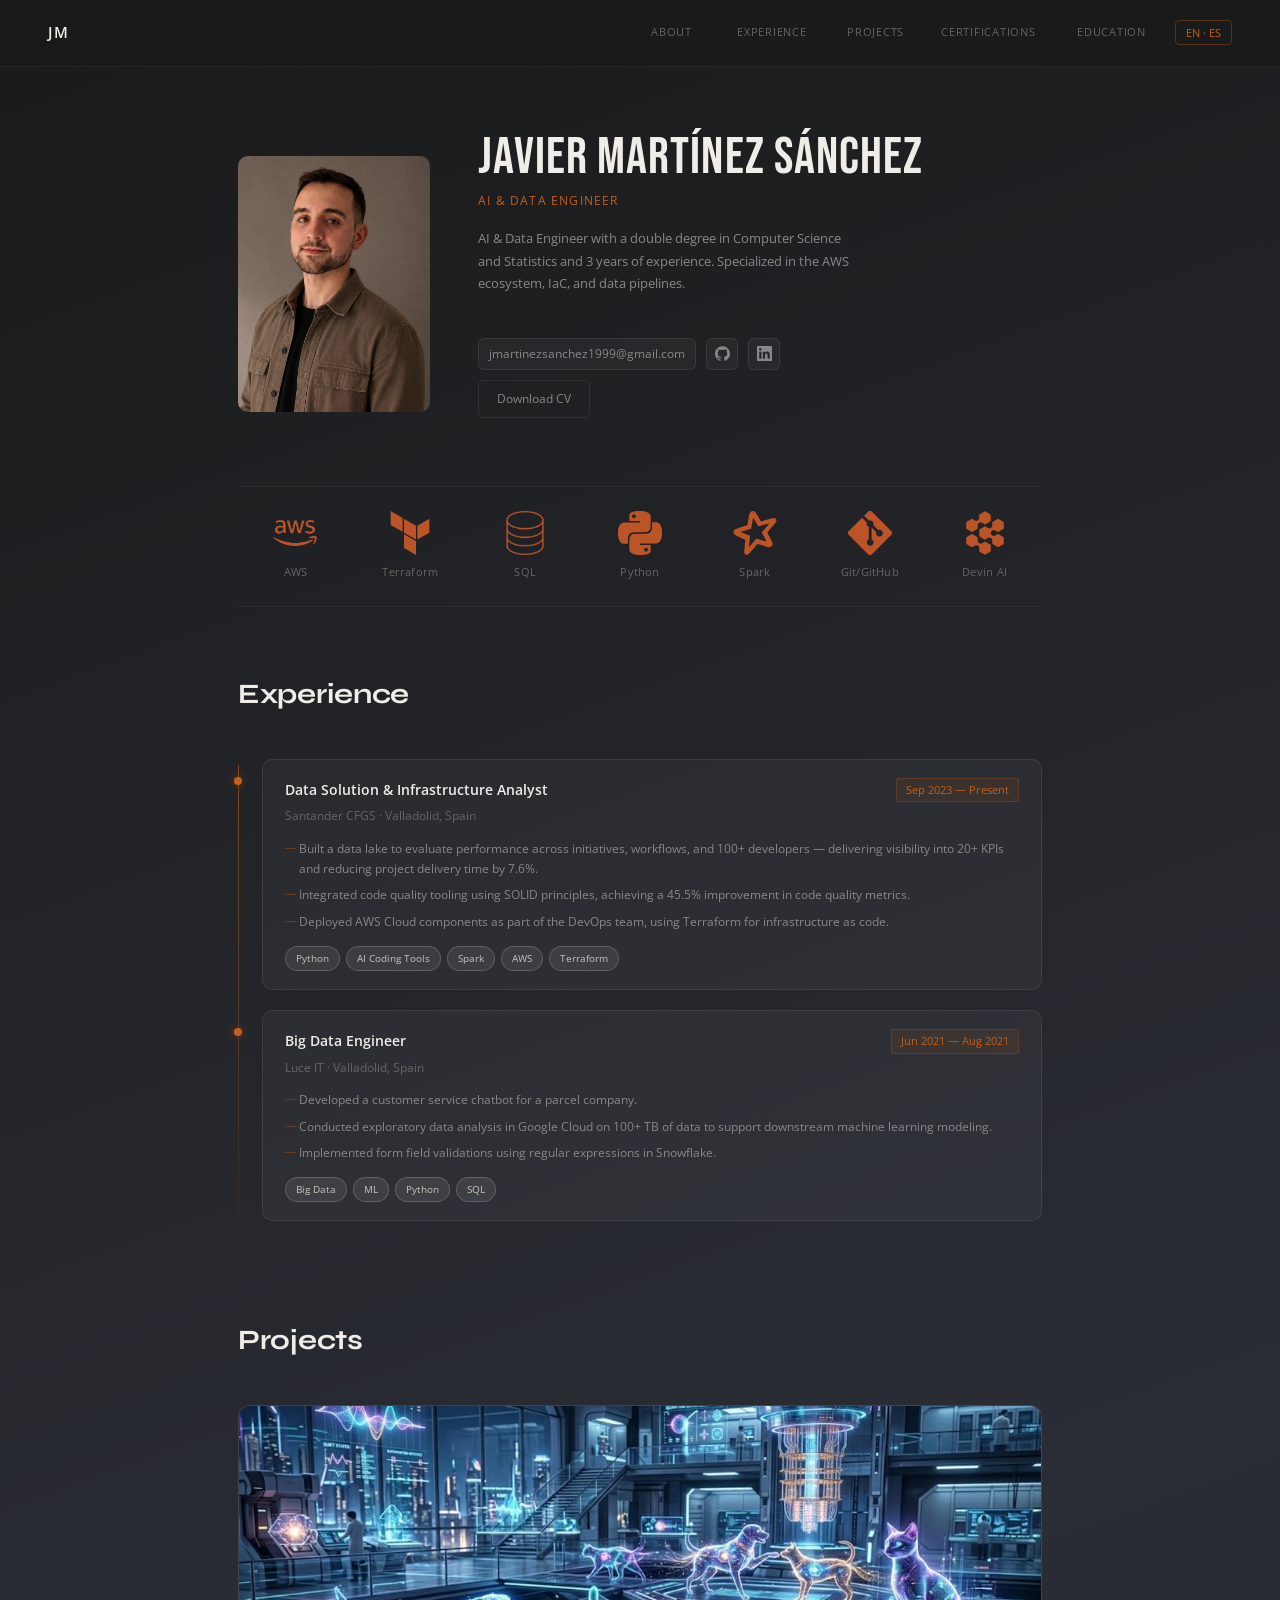
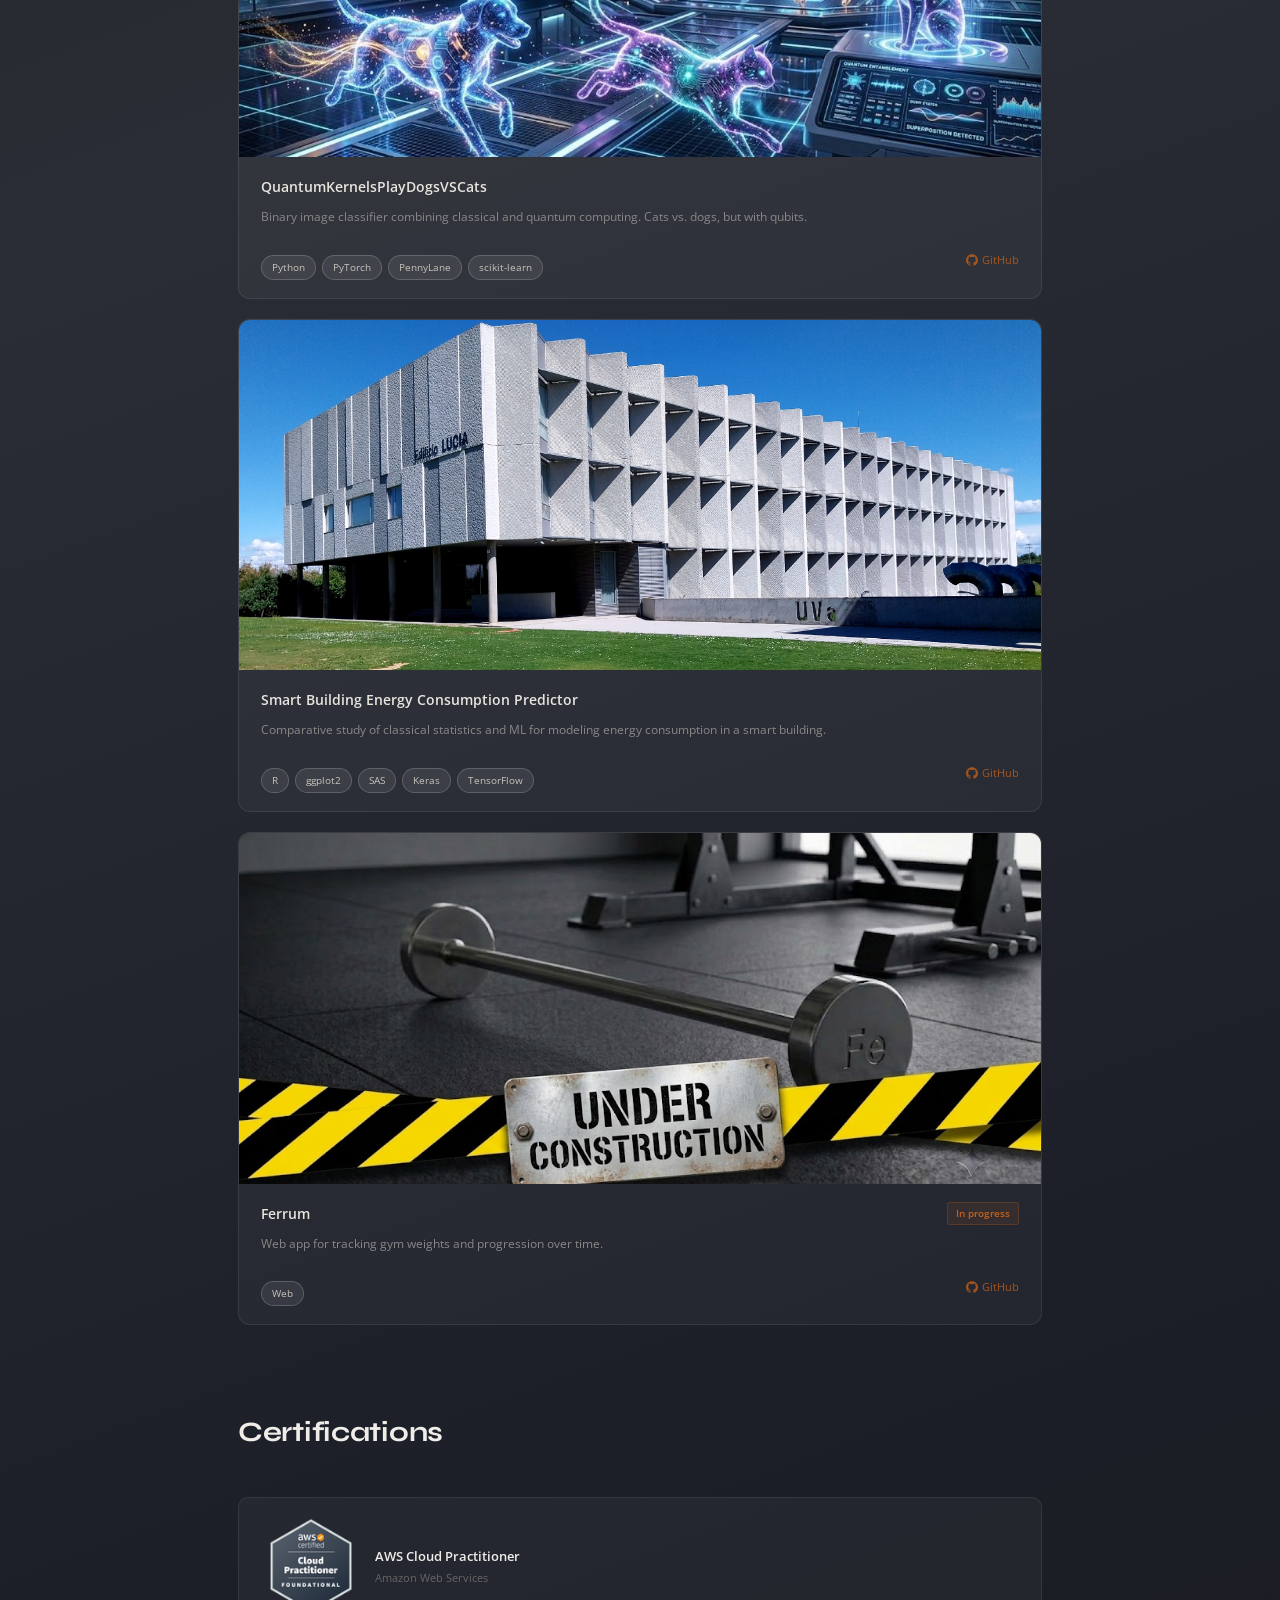
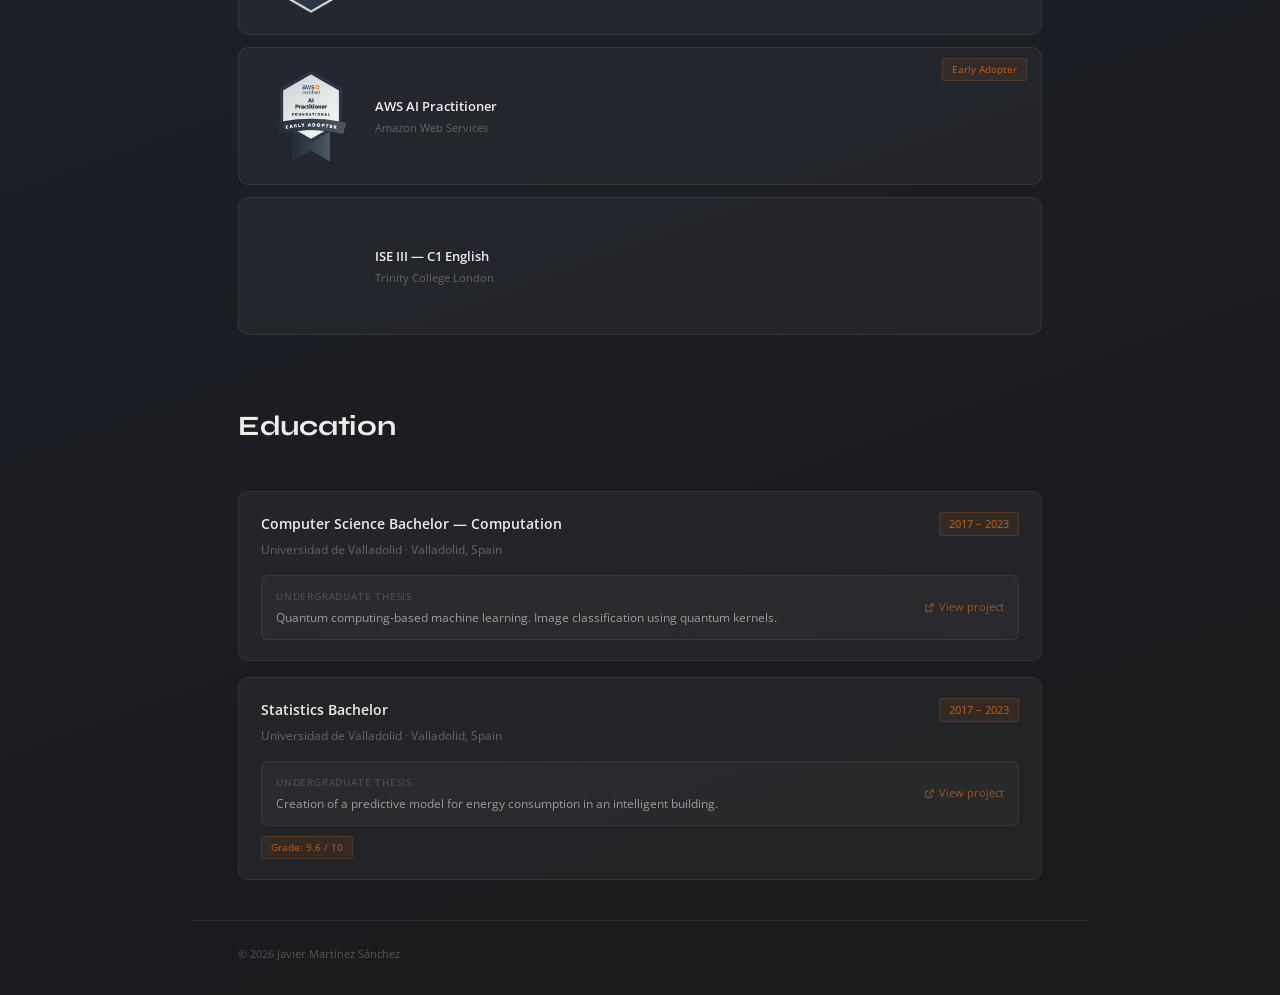
==== commit 0cc8cfe2: "Improve SEO, perf, and i18n persistence Adds core SEO metadata and accessibility tweaks in `index.ht" ====
--- a/index.html
+++ b/index.html
@@ -4,6 +4,10 @@
   <meta charset="UTF-8" />
   <meta name="viewport" content="width=device-width, initial-scale=1.0" />
   <title>Javier Martínez Sánchez — AI &amp; Data Engineer</title>
+  <meta name="description" content="AI &amp; Data Engineer with a double degree in Computer Science and Statistics and 3 years of experience. Specialized in the AWS ecosystem, IaC, and data pipelines." />
+  <meta property="og:title" content="Javier Martínez Sánchez — AI &amp; Data Engineer" />
+  <meta property="og:description" content="AI &amp; Data Engineer with a double degree in Computer Science and Statistics and 3 years of experience. Specialized in the AWS ecosystem, IaC, and data pipelines." />
+  <meta property="og:type" content="website" />
   <link rel="preconnect" href="https://fonts.googleapis.com" />
   <link rel="preconnect" href="https://fonts.gstatic.com" crossorigin />
   <link href="https://fonts.googleapis.com/css2?family=Bebas+Neue&family=Open+Sans:wght@300;400;500;600&family=Syne:wght@400;500;600;700&display=swap" rel="stylesheet" />
@@ -11,8 +15,15 @@
 </head>
 <body>
 
+  <!-- SVG sprite -->
+  <svg xmlns="http://www.w3.org/2000/svg" style="display:none">
+    <symbol id="icon-github" viewBox="0 0 24 24">
+      <path d="M12 .297c-6.63 0-12 5.373-12 12 0 5.303 3.438 9.8 8.205 11.385.6.113.82-.258.82-.577 0-.285-.01-1.04-.015-2.04-3.338.724-4.042-1.61-4.042-1.61C4.422 18.07 3.633 17.7 3.633 17.7c-1.087-.744.084-.729.084-.729 1.205.084 1.838 1.236 1.838 1.236 1.07 1.835 2.809 1.305 3.495.998.108-.776.417-1.305.76-1.605-2.665-.3-5.466-1.332-5.466-5.93 0-1.31.465-2.38 1.235-3.22-.135-.303-.54-1.523.105-3.176 0 0 1.005-.322 3.3 1.23.96-.267 1.98-.399 3-.405 1.02.006 2.04.138 3 .405 2.28-1.552 3.285-1.23 3.285-1.23.645 1.653.24 2.873.12 3.176.765.84 1.23 1.91 1.23 3.22 0 4.61-2.805 5.625-5.475 5.92.42.36.81 1.096.81 2.22 0 1.606-.015 2.896-.015 3.286 0 .315.21.69.825.57C20.565 22.092 24 17.592 24 12.297c0-6.627-5.373-12-12-12"/>
+    </symbol>
+  </svg>
+
   <!-- ── NAV ─────────────────────────────────────────── -->
-  <nav id="nav">
+  <nav id="nav" aria-label="Main navigation">
     <div class="nav-logo">JM</div>
     <button class="nav-menu-toggle" id="navMenuToggle" type="button" aria-controls="navLinks" aria-expanded="false" aria-label="Open navigation" title="Open navigation">
       <span></span><span></span><span></span>
@@ -44,7 +55,7 @@
               <a class="hero-email" href="mailto:jmartinezsanchez1999@gmail.com">jmartinezsanchez1999@gmail.com</a>
               <div class="hero-socials">
             <a class="social-icon" href="https://github.com/javi0martinez" target="_blank" rel="noopener" aria-label="GitHub">
-              <svg viewBox="0 0 24 24"><path d="M12 .297c-6.63 0-12 5.373-12 12 0 5.303 3.438 9.8 8.205 11.385.6.113.82-.258.82-.577 0-.285-.01-1.04-.015-2.04-3.338.724-4.042-1.61-4.042-1.61C4.422 18.07 3.633 17.7 3.633 17.7c-1.087-.744.084-.729.084-.729 1.205.084 1.838 1.236 1.838 1.236 1.07 1.835 2.809 1.305 3.495.998.108-.776.417-1.305.76-1.605-2.665-.3-5.466-1.332-5.466-5.93 0-1.31.465-2.38 1.235-3.22-.135-.303-.54-1.523.105-3.176 0 0 1.005-.322 3.3 1.23.96-.267 1.98-.399 3-.405 1.02.006 2.04.138 3 .405 2.28-1.552 3.285-1.23 3.285-1.23.645 1.653.24 2.873.12 3.176.765.84 1.23 1.91 1.23 3.22 0 4.61-2.805 5.625-5.475 5.92.42.36.81 1.096.81 2.22 0 1.606-.015 2.896-.015 3.286 0 .315.21.69.825.57C20.565 22.092 24 17.592 24 12.297c0-6.627-5.373-12-12-12"/></svg>
+              <svg viewBox="0 0 24 24"><use href="#icon-github"/></svg>
             </a>
             <a class="social-icon" href="https://linkedin.com/in/javier-martinez-sanchez0" target="_blank" rel="noopener" aria-label="LinkedIn">
               <svg viewBox="0 0 24 24"><path d="M20.447 20.452h-3.554v-5.569c0-1.328-.027-3.037-1.852-3.037-1.853 0-2.136 1.445-2.136 2.939v5.667H9.351V9h3.414v1.561h.046c.477-.9 1.637-1.85 3.37-1.85 3.601 0 4.267 2.37 4.267 5.455v6.286zM5.337 7.433a2.062 2.062 0 0 1-2.063-2.065 2.064 2.064 0 1 1 2.063 2.065zm1.782 13.019H3.555V9h3.564v11.452zM22.225 0H1.771C.792 0 0 .774 0 1.729v20.542C0 23.227.792 24 1.771 24h20.451C23.2 24 24 23.227 24 22.271V1.729C24 .774 23.2 0 22.222 0h.003z"/></svg>
@@ -149,7 +160,7 @@
 
         <article class="proj-card">
           <div class="proj-img proj-bg-quantum">
-            <img src="images/banners/QuantmKernelsPlayDogsVSCats_banner.jpeg" alt="QuantumKernelsPlayDogsVSCats project banner" />
+            <img src="images/banners/QuantmKernelsPlayDogsVSCats_banner.jpeg" alt="QuantumKernelsPlayDogsVSCats project banner" loading="lazy" />
           </div>
           <div class="proj-body">
             <p class="proj-title">QuantumKernelsPlayDogsVSCats</p>
@@ -157,7 +168,7 @@
             <div class="proj-footer">
               <div class="card-tags"><span class="tag">Python</span><span class="tag">PyTorch</span><span class="tag">PennyLane</span><span class="tag">scikit-learn</span></div>
               <a class="proj-link" href="https://github.com/javi0martinez/QuantumKernelsPlayDogsVSCats" target="_blank" rel="noopener">
-                <svg viewBox="0 0 24 24"><path d="M12 .297c-6.63 0-12 5.373-12 12 0 5.303 3.438 9.8 8.205 11.385.6.113.82-.258.82-.577 0-.285-.01-1.04-.015-2.04-3.338.724-4.042-1.61-4.042-1.61C4.422 18.07 3.633 17.7 3.633 17.7c-1.087-.744.084-.729.084-.729 1.205.084 1.838 1.236 1.838 1.236 1.07 1.835 2.809 1.305 3.495.998.108-.776.417-1.305.76-1.605-2.665-.3-5.466-1.332-5.466-5.93 0-1.31.465-2.38 1.235-3.22-.135-.303-.54-1.523.105-3.176 0 0 1.005-.322 3.3 1.23.96-.267 1.98-.399 3-.405 1.02.006 2.04.138 3 .405 2.28-1.552 3.285-1.23 3.285-1.23.645 1.653.24 2.873.12 3.176.765.84 1.23 1.91 1.23 3.22 0 4.61-2.805 5.625-5.475 5.92.42.36.81 1.096.81 2.22 0 1.606-.015 2.896-.015 3.286 0 .315.21.69.825.57C20.565 22.092 24 17.592 24 12.297c0-6.627-5.373-12-12-12"/></svg>
+                <svg viewBox="0 0 24 24"><use href="#icon-github"/></svg>
                 GitHub
               </a>
             </div>
@@ -166,7 +177,7 @@
 
         <article class="proj-card">
           <div class="proj-img proj-bg-smart">
-            <img src="images/banners/Edificio_LUCIA_banner.jpg" alt="Smart Building Energy Consumption Predictor project banner" />
+            <img src="images/banners/Edificio_LUCIA_banner.jpg" alt="Smart Building Energy Consumption Predictor project banner" loading="lazy" />
           </div>
           <div class="proj-body">
             <p class="proj-title">Smart Building Energy Consumption Predictor</p>
@@ -174,7 +185,7 @@
             <div class="proj-footer">
               <div class="card-tags"><span class="tag">R</span><span class="tag">ggplot2</span><span class="tag">SAS</span><span class="tag">Keras</span><span class="tag">TensorFlow</span></div>
               <a class="proj-link" href="https://github.com/javi0martinez/Smart-building-energy-consumption-predictor" target="_blank" rel="noopener">
-                <svg viewBox="0 0 24 24"><path d="M12 .297c-6.63 0-12 5.373-12 12 0 5.303 3.438 9.8 8.205 11.385.6.113.82-.258.82-.577 0-.285-.01-1.04-.015-2.04-3.338.724-4.042-1.61-4.042-1.61C4.422 18.07 3.633 17.7 3.633 17.7c-1.087-.744.084-.729.084-.729 1.205.084 1.838 1.236 1.838 1.236 1.07 1.835 2.809 1.305 3.495.998.108-.776.417-1.305.76-1.605-2.665-.3-5.466-1.332-5.466-5.93 0-1.31.465-2.38 1.235-3.22-.135-.303-.54-1.523.105-3.176 0 0 1.005-.322 3.3 1.23.96-.267 1.98-.399 3-.405 1.02.006 2.04.138 3 .405 2.28-1.552 3.285-1.23 3.285-1.23.645 1.653.24 2.873.12 3.176.765.84 1.23 1.91 1.23 3.22 0 4.61-2.805 5.625-5.475 5.92.42.36.81 1.096.81 2.22 0 1.606-.015 2.896-.015 3.286 0 .315.21.69.825.57C20.565 22.092 24 17.592 24 12.297c0-6.627-5.373-12-12-12"/></svg>
+                <svg viewBox="0 0 24 24"><use href="#icon-github"/></svg>
                 GitHub
               </a>
             </div>
@@ -183,7 +194,7 @@
 
         <article class="proj-card">
           <div class="proj-img proj-bg-ferrum">
-            <img src="images/banners/Ferrum_under_construction_banner.png" alt="Ferrum project under construction banner" />
+            <img src="images/banners/Ferrum_under_construction_banner.png" alt="Ferrum project under construction banner" loading="lazy" />
           </div>
           <div class="proj-body">
             <p class="proj-title">Ferrum <span class="proj-wip" data-i18n="proj.wip">In progress</span></p>
@@ -191,7 +202,7 @@
             <div class="proj-footer">
               <div class="card-tags"><span class="tag">Web</span></div>
               <a class="proj-link" href="https://github.com/javi0martinez" target="_blank" rel="noopener">
-                <svg viewBox="0 0 24 24"><path d="M12 .297c-6.63 0-12 5.373-12 12 0 5.303 3.438 9.8 8.205 11.385.6.113.82-.258.82-.577 0-.285-.01-1.04-.015-2.04-3.338.724-4.042-1.61-4.042-1.61C4.422 18.07 3.633 17.7 3.633 17.7c-1.087-.744.084-.729.084-.729 1.205.084 1.838 1.236 1.838 1.236 1.07 1.835 2.809 1.305 3.495.998.108-.776.417-1.305.76-1.605-2.665-.3-5.466-1.332-5.466-5.93 0-1.31.465-2.38 1.235-3.22-.135-.303-.54-1.523.105-3.176 0 0 1.005-.322 3.3 1.23.96-.267 1.98-.399 3-.405 1.02.006 2.04.138 3 .405 2.28-1.552 3.285-1.23 3.285-1.23.645 1.653.24 2.873.12 3.176.765.84 1.23 1.91 1.23 3.22 0 4.61-2.805 5.625-5.475 5.92.42.36.81 1.096.81 2.22 0 1.606-.015 2.896-.015 3.286 0 .315.21.69.825.57C20.565 22.092 24 17.592 24 12.297c0-6.627-5.373-12-12-12"/></svg>
+                <svg viewBox="0 0 24 24"><use href="#icon-github"/></svg>
                 GitHub
               </a>
             </div>
@@ -208,7 +219,7 @@
 
         <a class="cert-card cert-card--featured" href="https://www.credly.com/earner/earned/badge/7e3fd683-af2b-4093-980b-3d5ff11c2d91" target="_blank" rel="noopener">
           <div class="cert-logo cert-logo--aws">
-            <img src="images/badges/AWS_Certified_Cloud_Practitioner.png" alt="AWS Certified Cloud Practitioner badge" />
+            <img src="images/badges/AWS_Certified_Cloud_Practitioner.png" alt="AWS Certified Cloud Practitioner badge" loading="lazy" />
           </div>
           <div class="cert-info">
             <p class="cert-title" data-i18n="cert.c1.title">AWS Cloud Practitioner</p>
@@ -218,7 +229,7 @@
 
         <a class="cert-card cert-card--featured" href="https://www.credly.com/earner/earned/badge/256a6ff5-1bcd-4ed5-9c72-ceb0d919c982" target="_blank" rel="noopener">
           <div class="cert-logo cert-logo--aws">
-            <img src="images/badges/AWS_Certified_AI_Practitioner.png" alt="AWS Certified AI Practitioner badge" />
+            <img src="images/badges/AWS_Certified_AI_Practitioner.png" alt="AWS Certified AI Practitioner badge" loading="lazy" />
           </div>
           <div class="cert-info">
             <p class="cert-title" data-i18n="cert.c2.title">AWS AI Practitioner</p>
@@ -288,7 +299,6 @@
   <!-- ── FOOTER ───────────────────────────────────────── -->
   <footer>
     <p class="footer-copy">© <span id="footer-year"></span> Javier Martínez Sánchez</p>
-    <script>document.getElementById('footer-year').textContent = new Date().getFullYear();</script>
   </footer>
 
   <script src="js/main.js"></script>
--- a/css/styles.css
+++ b/css/styles.css
@@ -148,13 +148,6 @@
 }
 #projects { padding-block: 56px; }
 #certifications { padding-block: 28px; }
-.section-label {
-  font-size: 10px;
-  color: var(--accent);
-  letter-spacing: .12em;
-  text-transform: uppercase;
-  margin-bottom: 8px;
-}
 .section-title {
   font-family: var(--font-heading);
   font-size: 28px;
@@ -196,7 +189,6 @@
   height: 256px;
   border-radius: 10px;
   background: linear-gradient(135deg, var(--photo-bg-start), var(--photo-bg-end));
-  border: 0px solid var(--accent-bdr);
   display: flex;
   align-items: center;
   justify-content: center;
@@ -251,20 +243,6 @@
   align-items: center;
   gap: 10px;
 }
-.btn-primary {
-  font-size: 12px;
-  font-family: inherit;
-  background: var(--accent-dim);
-  color: var(--accent-text);
-  border: 0.5px solid var(--accent-bdr);
-  padding: 8px 18px;
-  border-radius: 5px;
-  cursor: pointer;
-  text-decoration: none;
-  display: inline-block;
-  transition: background .2s, border-color .2s;
-}
-.btn-primary:hover { background: var(--accent-tint-hover); }
 .btn-ghost {
   font-size: 12px;
   font-family: inherit;
@@ -493,18 +471,9 @@
   height: 100%;
   object-fit: cover;
 }
-.proj-img-ph {
-  display: flex;
-  flex-direction: column;
-  align-items: center;
-  gap: 8px;
-  opacity: .25;
-}
-.proj-img-ph svg { width: 32px; height: 32px; fill: var(--accent); }
-.proj-img-ph span { font-size: 10px; color: var(--accent); letter-spacing: .06em; text-transform: uppercase; }
 .proj-bg-quantum { background: linear-gradient(135deg, var(--project-quantum-start), var(--project-quantum-middle), var(--project-quantum-end)); }
 .proj-bg-smart   { background: linear-gradient(135deg, var(--project-smart-start), var(--project-smart-middle), var(--project-smart-end)); }
-.proj-bg-ferrum  { background: linear-gradient(135deg, var(--project-ferrum-start), var(--project-ferrum-middle), var(--project-ferrum-start)); }
+.proj-bg-ferrum  { background: var(--project-ferrum-middle); }
 .proj-body { padding: 18px 22px; }
 .proj-title {
   font-size: 14px;
@@ -623,16 +592,9 @@
   right: 14px;
 }
 .cert-badge--accent {
-  font-size: 10px;
   color: var(--accent);
   background: var(--accent-tint);
-  border: 0.5px solid var(--accent-tint-hover);
-  padding: 2px 9px;
-  border-radius: 3px;
-  white-space: nowrap;
-  position: absolute;
-  top: 10px;
-  right: 14px;
+  border-color: var(--accent-tint-hover);
 }
 
 /* ─── Education cards ───────────────────────────────────── */
@@ -701,11 +663,6 @@
   margin-top: 10px;
 }
 
-/* ─── Contact ───────────────────────────────────────────── */
-.contact-card { display: flex; flex-direction: column; gap: 16px; align-items: flex-start; }
-.contact-desc { font-size: 13px; color: var(--text-2); }
-.contact-btn { align-self: flex-start; }
-
 /* ─── Footer ────────────────────────────────────────────── */
 footer {
   padding: 24px 48px 32px;
@@ -724,7 +681,6 @@
 @media (max-width: 700px) {
   #nav {
     padding: 14px 20px;
-    position: sticky;
   }
   .nav-menu-toggle { display: block; }
   .nav-links {
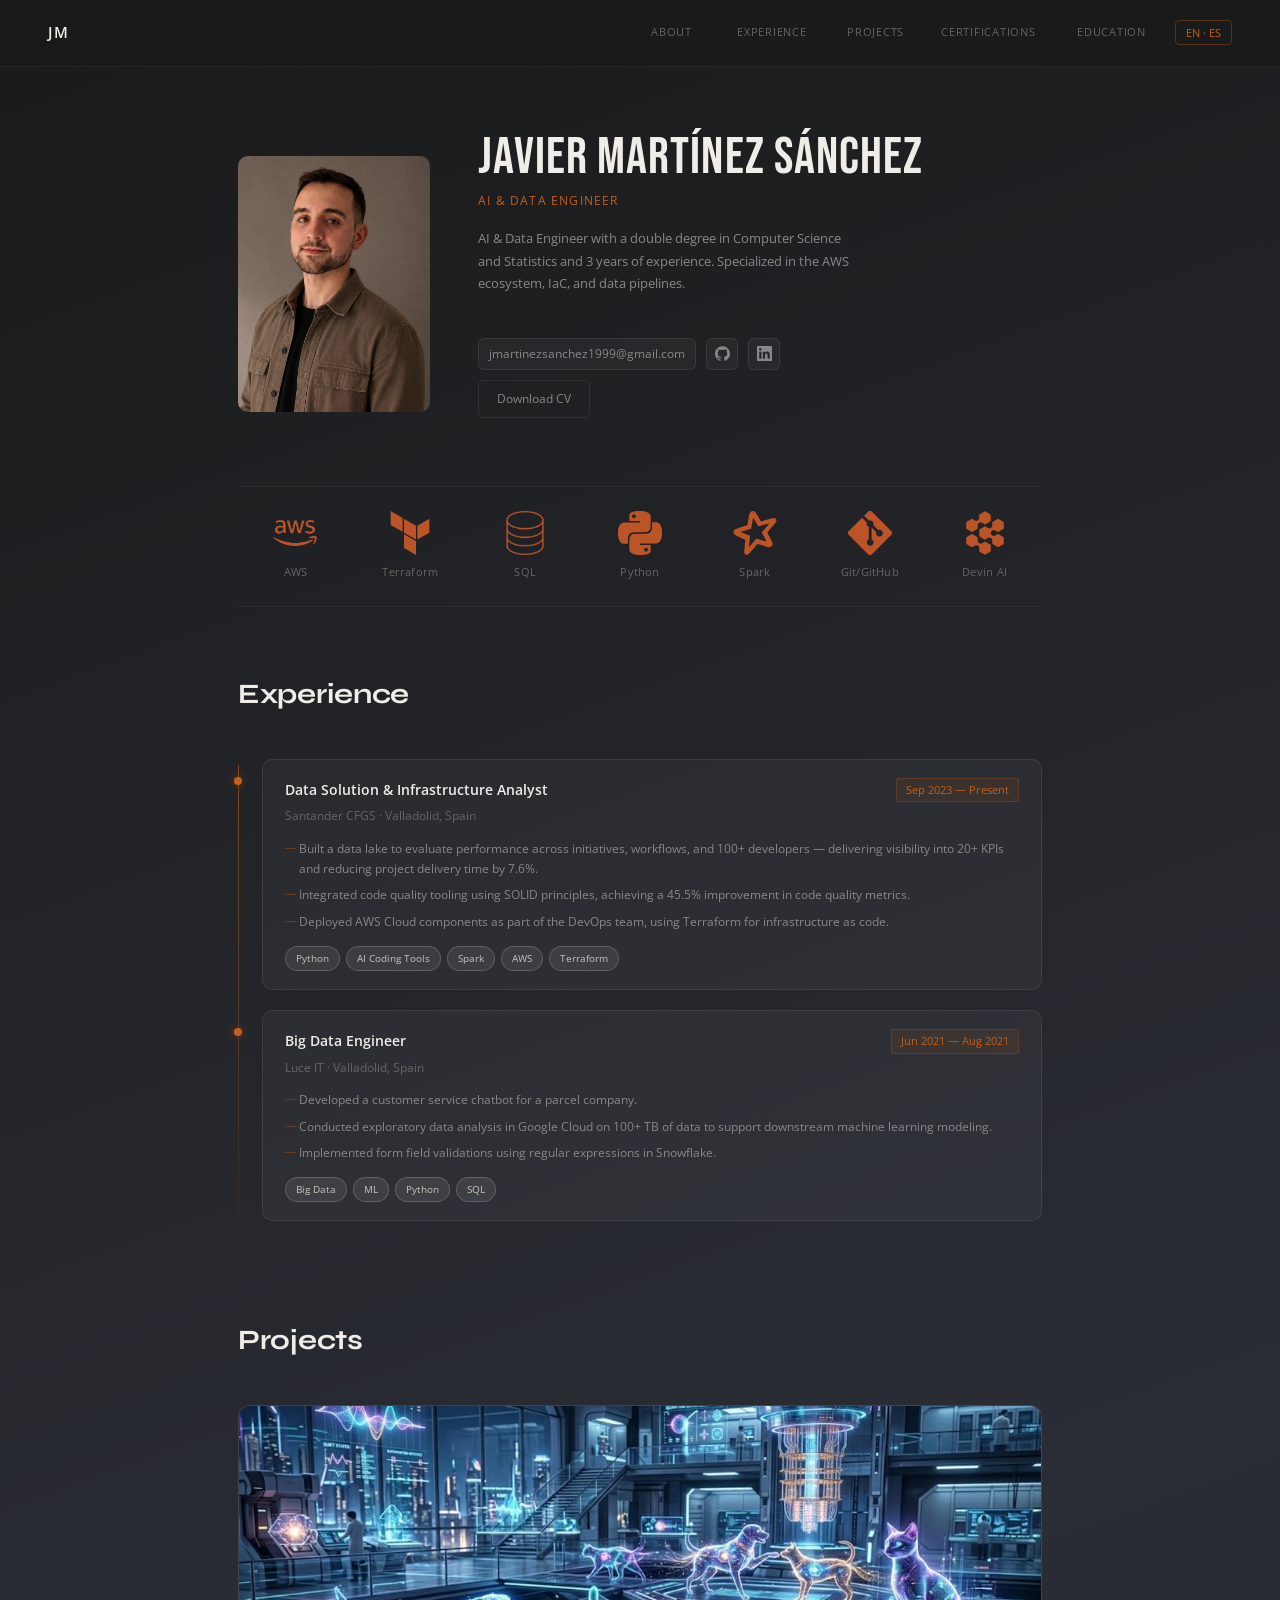
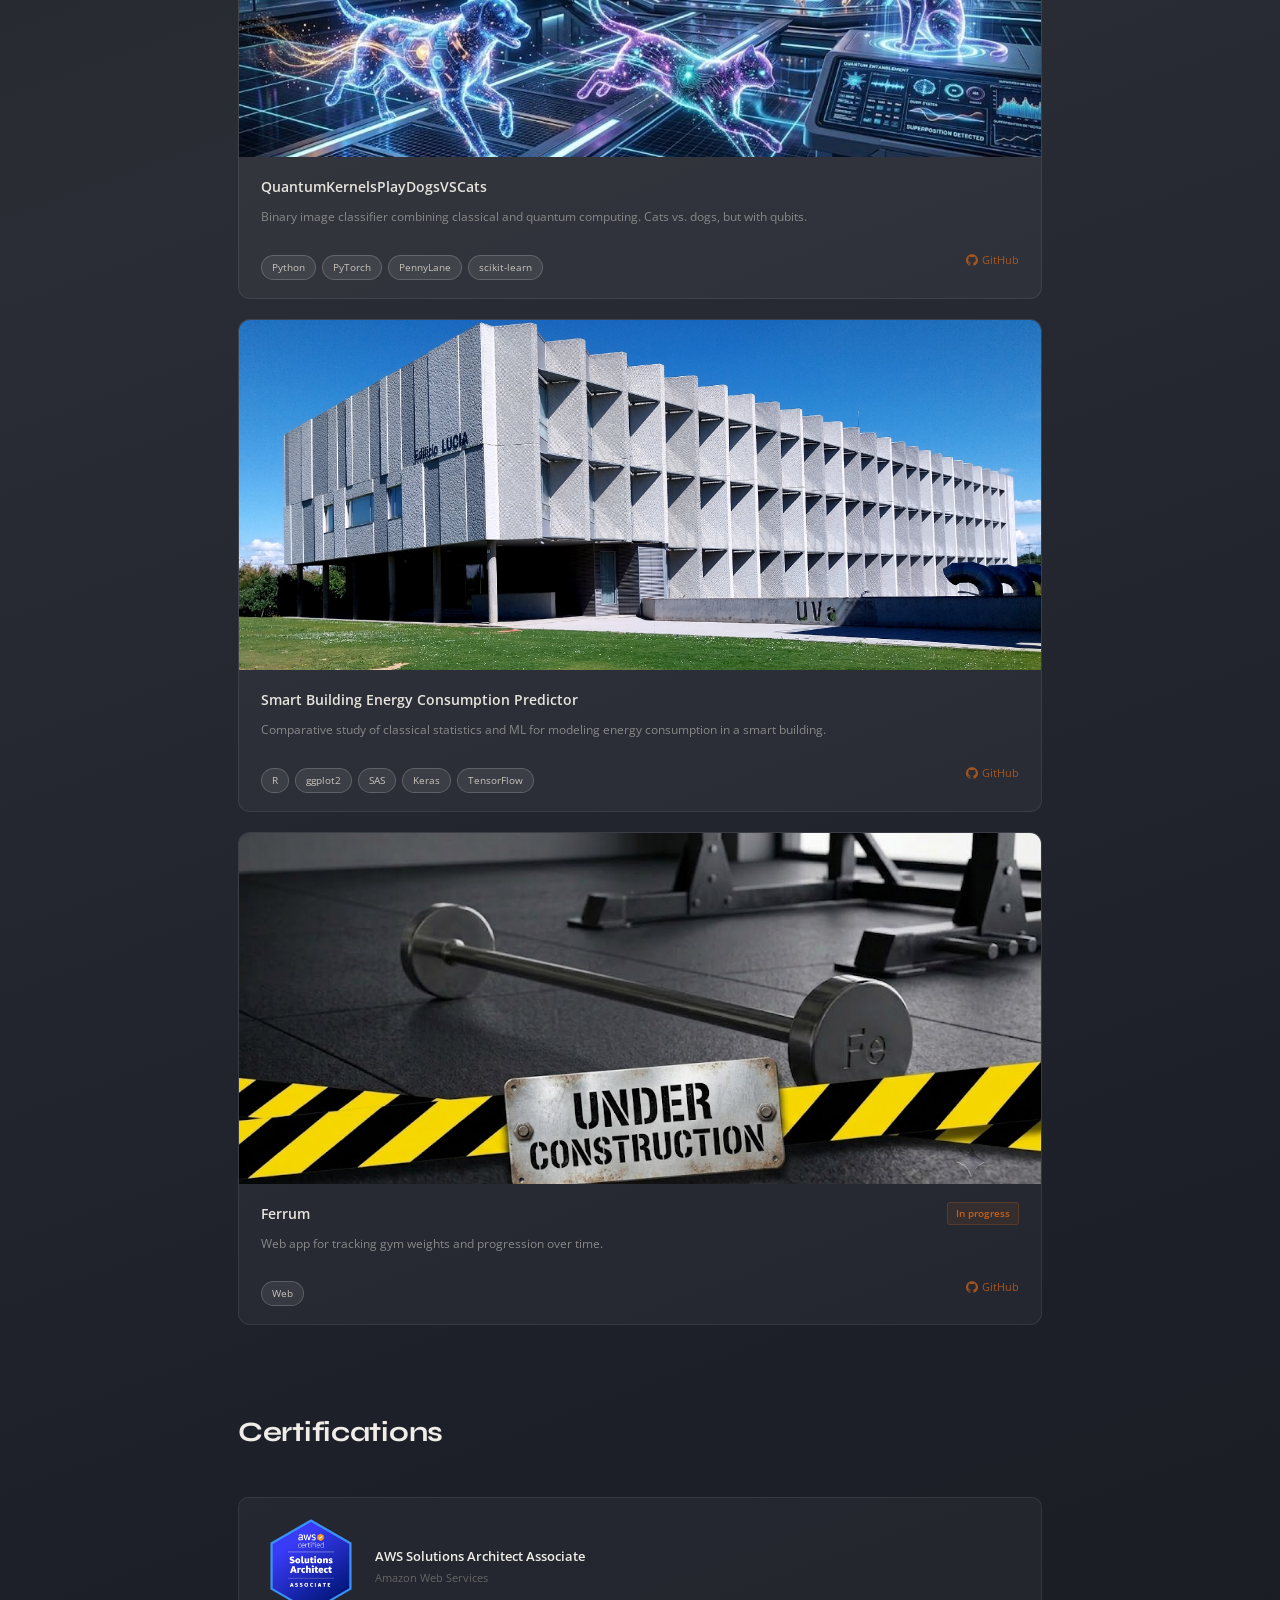
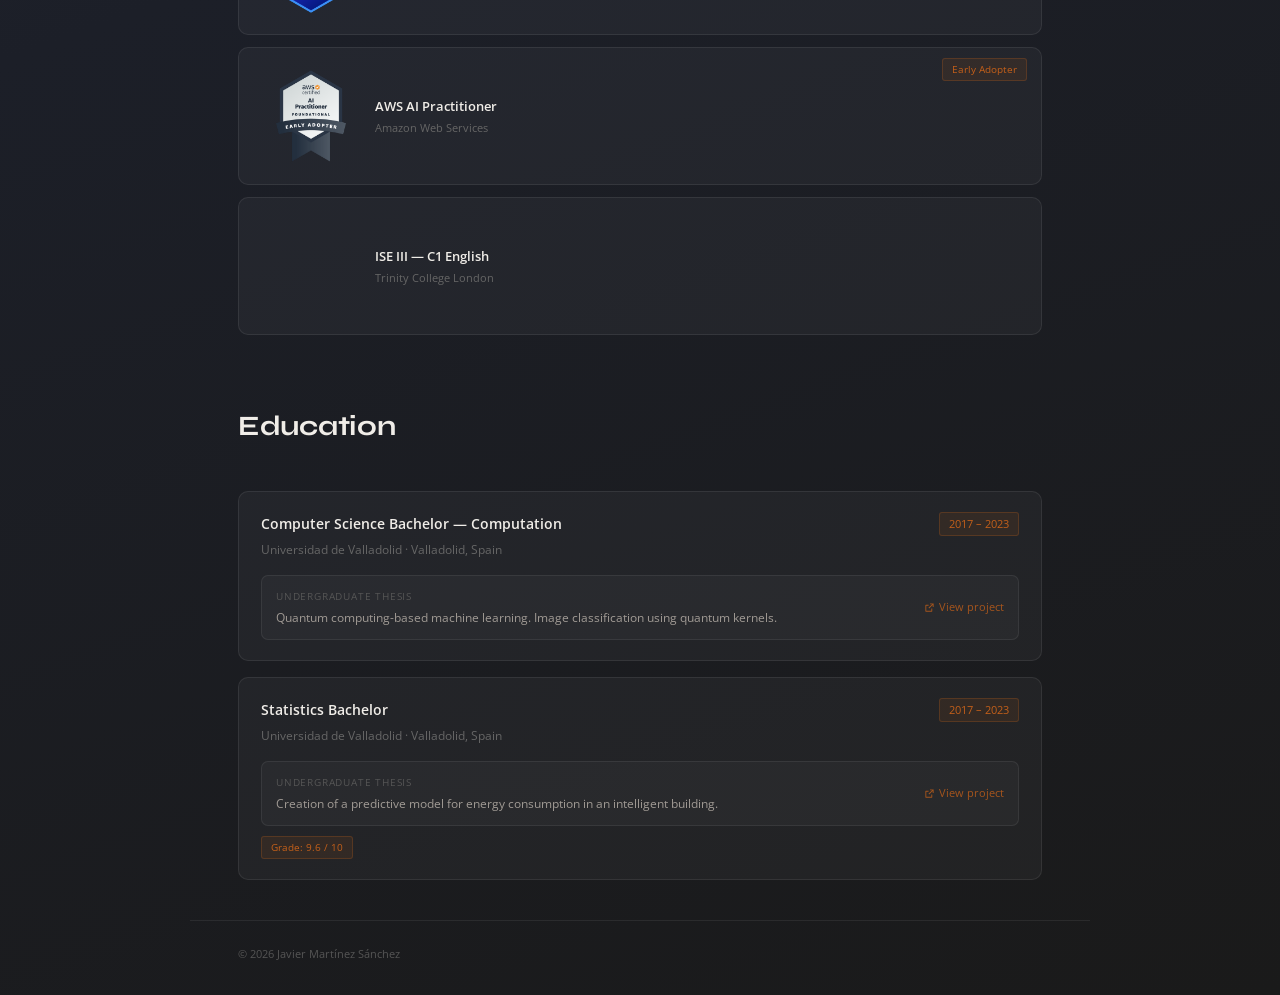
==== commit 09451842: "Add AWS Solutions Architect badge Add AWS Certified Solutions Architect Associate badge image and up" ====
--- a/index.html
+++ b/index.html
@@ -217,12 +217,12 @@
       <h2 class="section-title" data-i18n="cert.title">Certifications</h2>
       <div class="cert-cards">
 
-        <a class="cert-card cert-card--featured" href="https://www.credly.com/earner/earned/badge/7e3fd683-af2b-4093-980b-3d5ff11c2d91" target="_blank" rel="noopener">
+        <a class="cert-card cert-card--featured" href="https://www.credly.com/badges/e2f981ee-c955-4c4c-a5ef-ec362ff03f79/public_url" target="_blank" rel="noopener">
           <div class="cert-logo cert-logo--aws">
-            <img src="images/badges/AWS_Certified_Cloud_Practitioner.png" alt="AWS Certified Cloud Practitioner badge" loading="lazy" />
+            <img src="images/badges/AWS_Certified_Solutions_Architect_Associate.png" alt="AWS Certified Solutions Architect Associate badge" loading="lazy" />
           </div>
           <div class="cert-info">
-            <p class="cert-title" data-i18n="cert.c1.title">AWS Cloud Practitioner</p>
+            <p class="cert-title" data-i18n="cert.c1.title">AWS Solutions Architect Associate</p>
             <p class="cert-issuer">Amazon Web Services</p>
           </div>
         </a>
